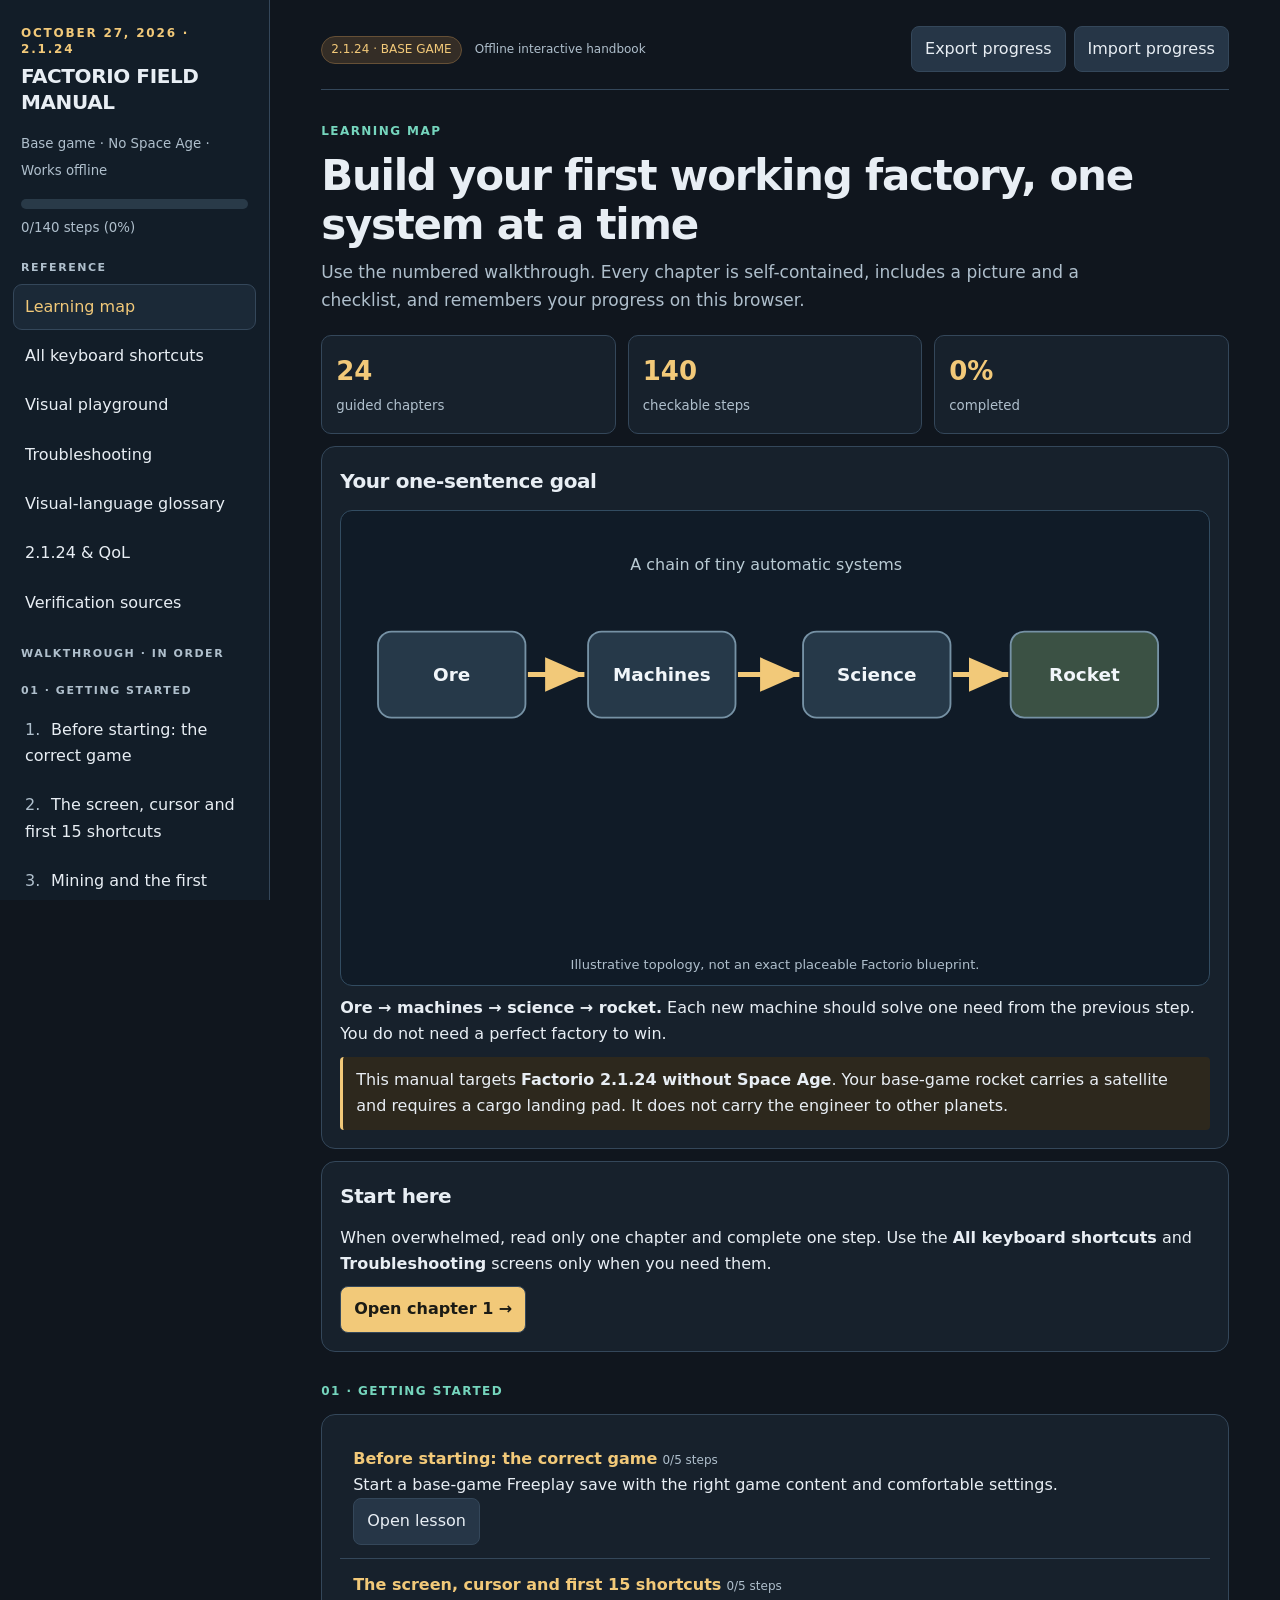
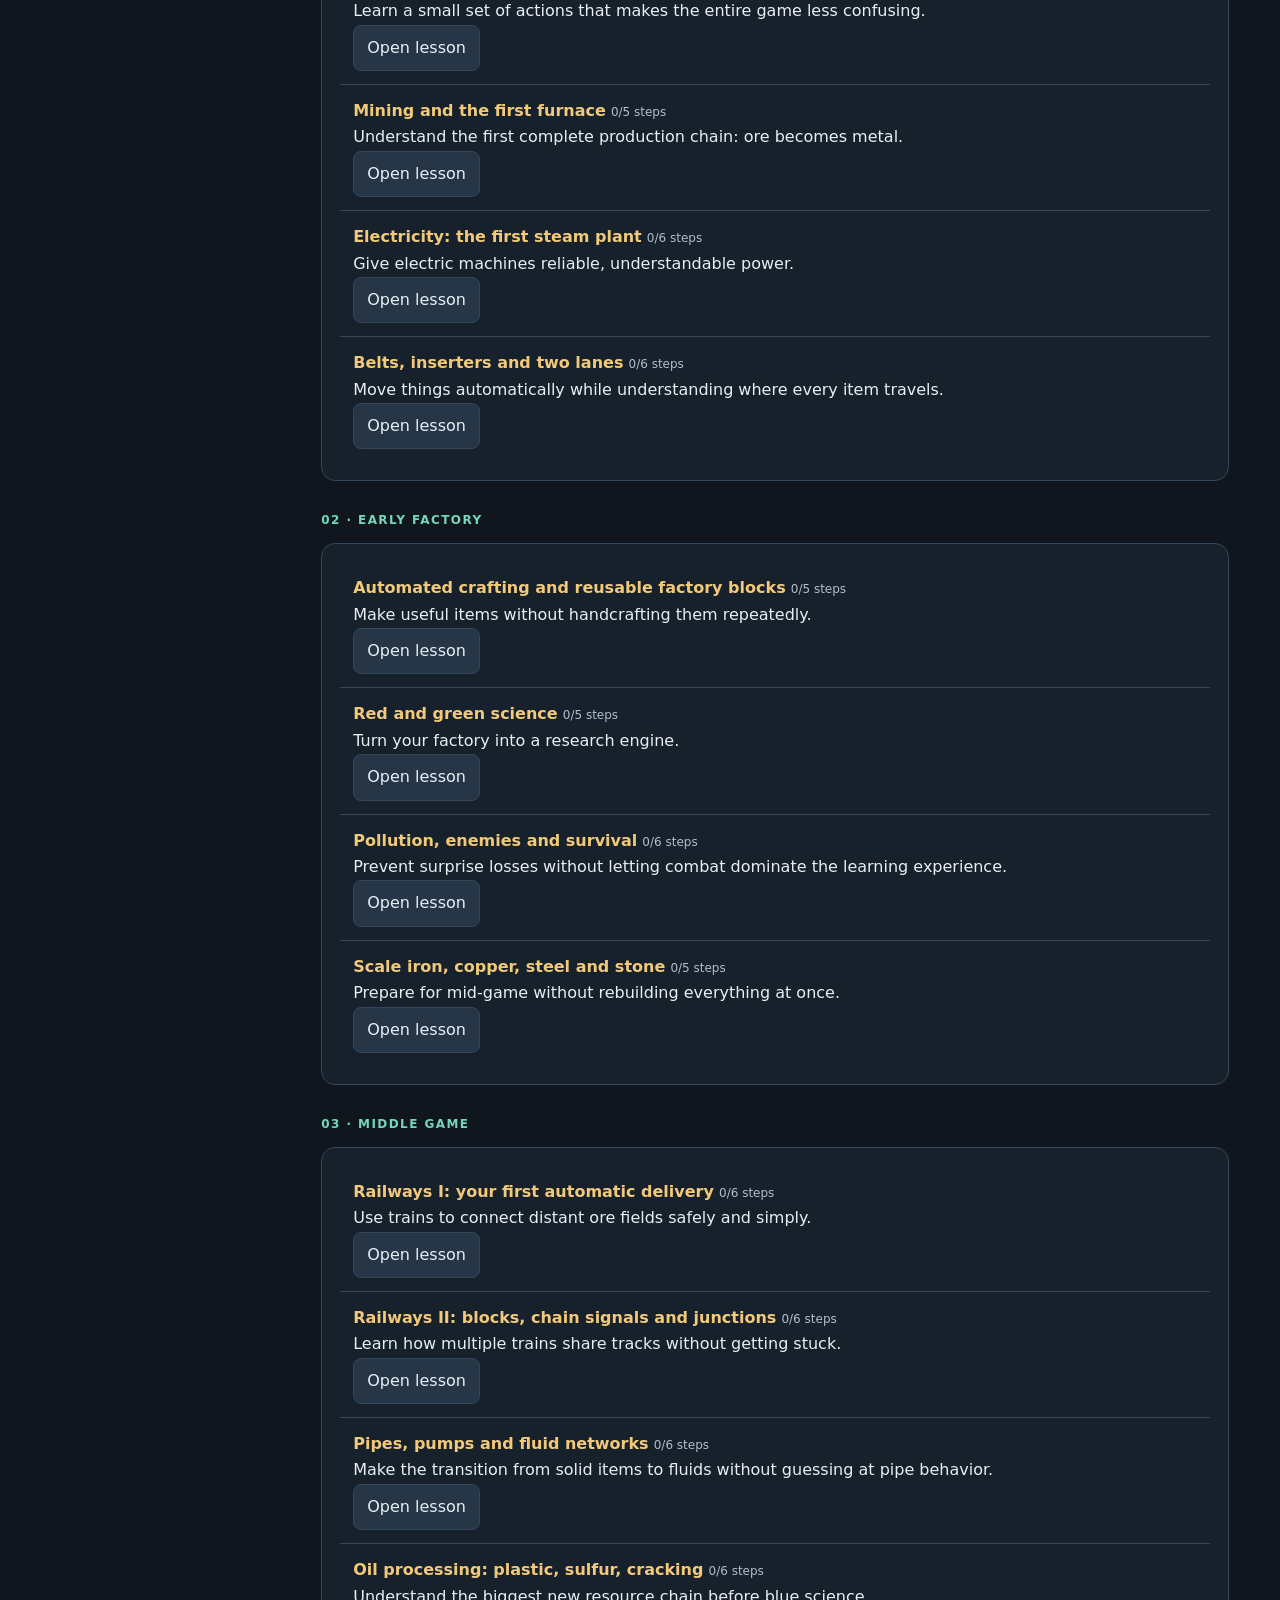
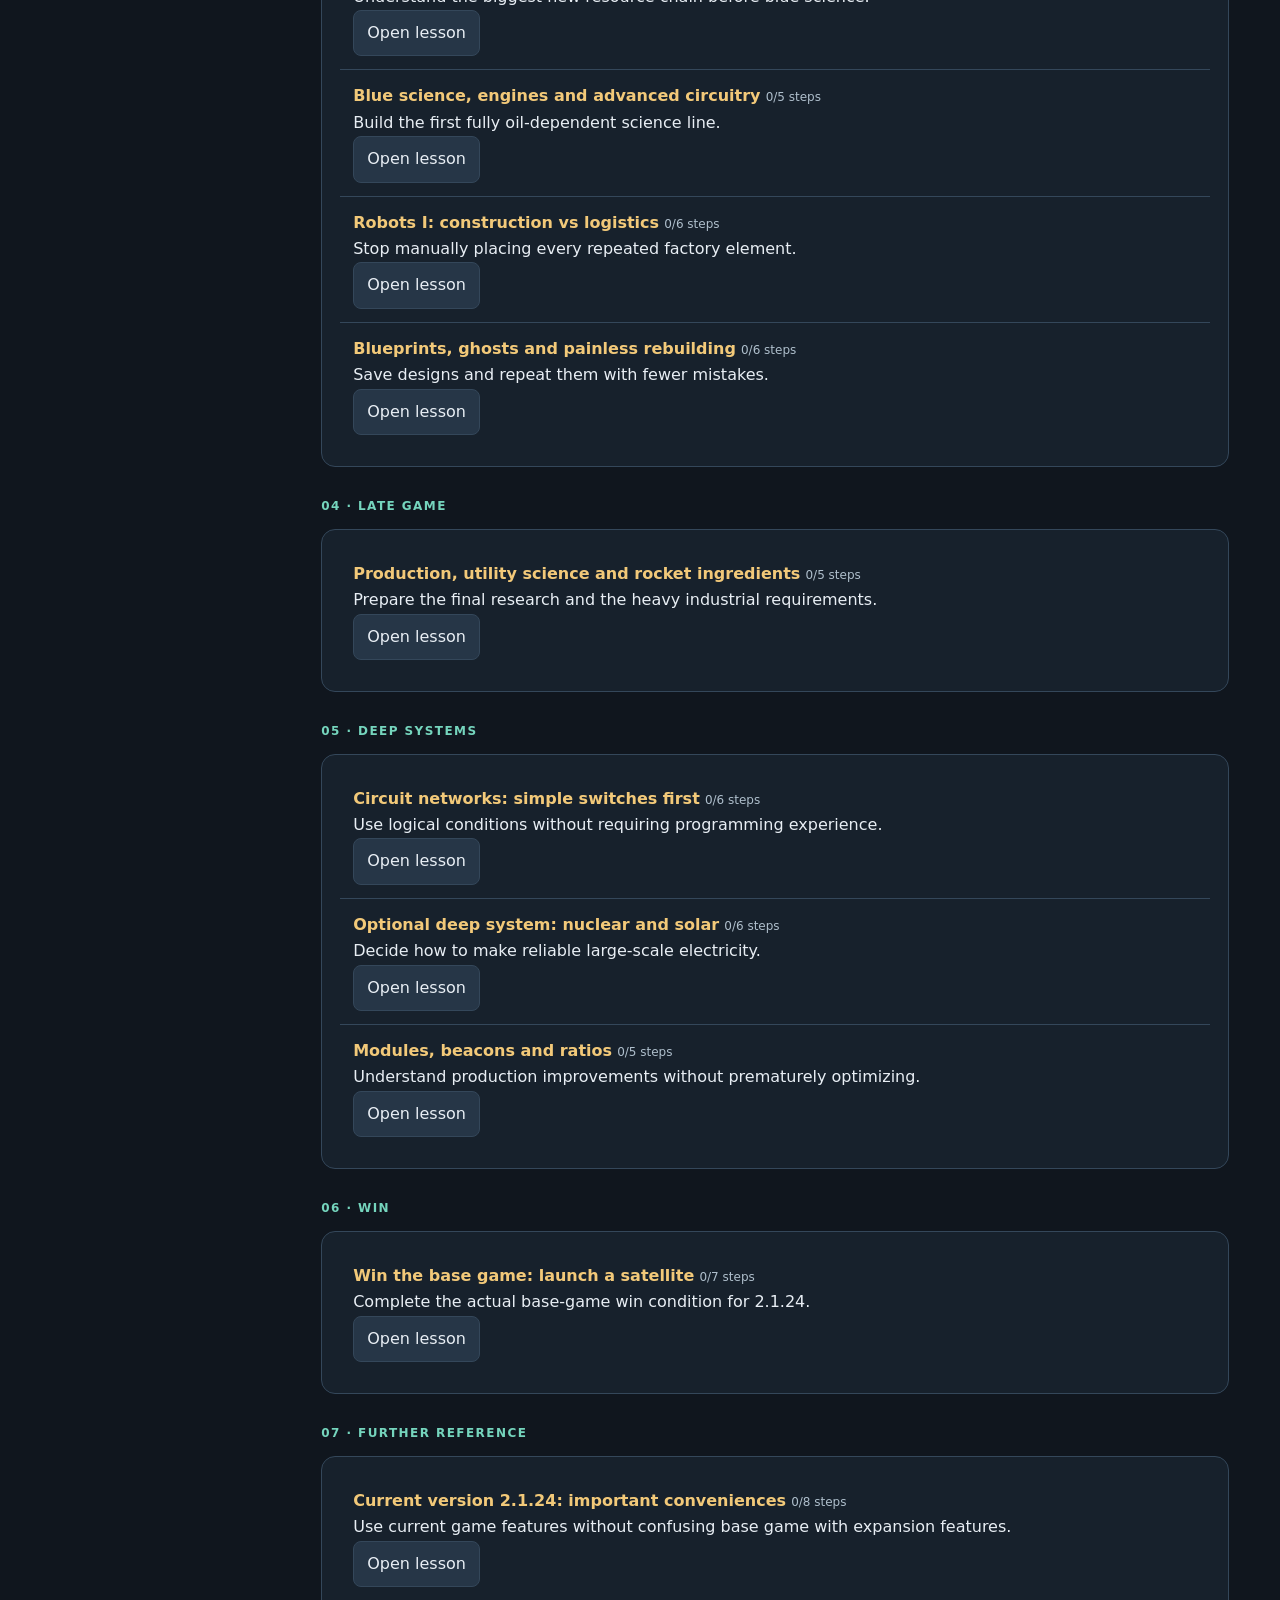
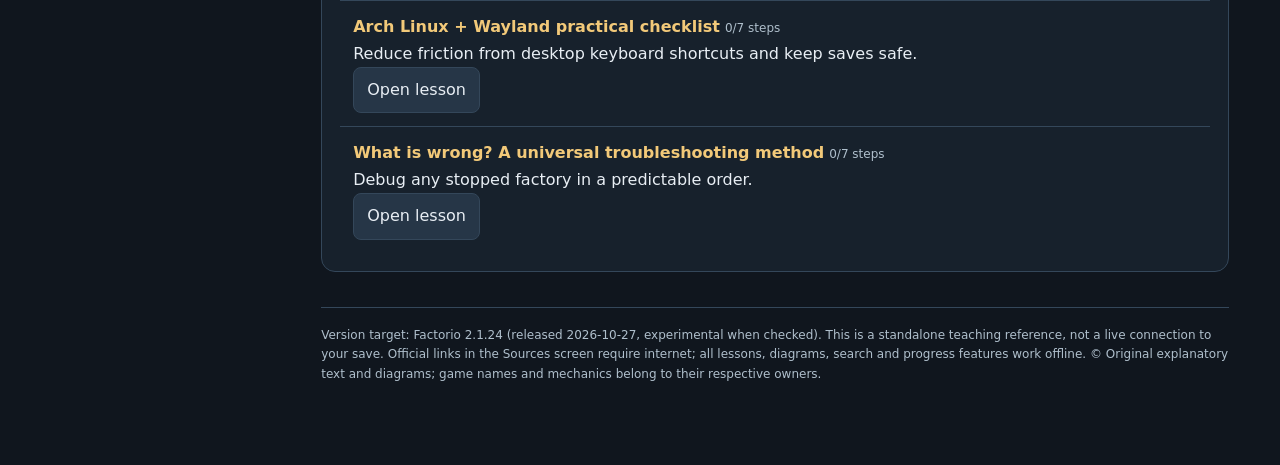
==== index.html @ 94737570 "Add offline Factorio guide with validated progress and browser tests" ====
<!doctype html>
<html lang="en"><head><meta charset="utf-8"><meta name="viewport" content="width=device-width,initial-scale=1"><meta name="color-scheme" content="dark light"><title>Factorio 2.1.24 | Base Game Field Manual</title>
<style>
:root{--bg:#10161e;--pane:#17212c;--pane2:#1b2937;--line:#34475a;--txt:#e8eef4;--muted:#afbfcc;--gold:#f2c979;--mint:#75d5bd;--blue:#83bce9;--danger:#ff9b96;--chip:#263647;--radius:14px}*{box-sizing:border-box}body{margin:0;font-family:system-ui,-apple-system,"Segoe UI",Arial,sans-serif;background:var(--bg);color:var(--txt);line-height:1.65}button,input,select{font:inherit}button{cursor:pointer}button:focus-visible,input:focus-visible,select:focus-visible{outline:3px solid var(--gold);outline-offset:2px}a{color:var(--blue)}.layout{display:grid;grid-template-columns:270px minmax(0,1fr);min-height:100vh}.side{background:#121d28;border-right:1px solid var(--line);padding:20px 13px;height:100vh;overflow:auto;position:sticky;top:0}.brand{font-weight:850;font-size:20px;line-height:1.3;letter-spacing:-.4px;padding:6px 8px 15px}.brand span{display:block;color:var(--gold);font-size:12px;text-transform:uppercase;letter-spacing:.15em;font-weight:650;margin-bottom:6px}.side small{color:var(--muted)}.side-button{display:block;width:100%;text-align:left;margin:3px 0;padding:9px 11px;background:transparent;color:var(--txt);border:1px solid transparent;border-radius:9px}.side-button:hover,.side-button[aria-current=true]{background:var(--pane2);border-color:var(--line)}.side-button[aria-current=true]{color:var(--gold)}.side-button span{display:inline-block;min-width:21px;color:var(--muted)}.side-label{margin:19px 8px 6px;font-size:11px;letter-spacing:.14em;color:var(--muted);text-transform:uppercase;font-weight:700}.main{width:min(1120px,100%);padding:26px clamp(16px,4vw,54px) 80px;margin:0 auto}.top{display:flex;align-items:center;justify-content:space-between;flex-wrap:wrap;gap:10px;border-bottom:1px solid var(--line);padding-bottom:17px}.tag{color:var(--gold);background:#342d26;display:inline-block;padding:3px 9px;border-radius:99px;font-size:12px;border:1px solid #665036}.btn{background:var(--chip);color:var(--txt);border:1px solid var(--line);border-radius:8px;padding:9px 13px}.btn:hover{border-color:var(--gold)}.btn.primary{background:var(--gold);color:#1b1b15;font-weight:800}.btn:disabled{opacity:.4;cursor:not-allowed}.navflex{display:flex;align-items:center;gap:8px;flex-wrap:wrap}.pagehead{margin:32px 0 20px}.eyebrow{color:var(--mint);text-transform:uppercase;font-size:12px;letter-spacing:.12em;font-weight:800}.pagehead h1{font-size:clamp(27px,4vw,42px);line-height:1.17;margin:9px 0;letter-spacing:-.03em}.lead{font-size:17px;color:var(--muted);max-width:800px}.progress{height:10px;background:#293a48;border-radius:99px;overflow:hidden;margin:16px 0 5px}.progress>div{height:100%;background:linear-gradient(90deg,#80bdaf,#f3ca7a);transition:width .2s}.tiny{font-size:12px;color:var(--muted)}.cols{display:grid;grid-template-columns:minmax(0,1fr) minmax(270px,.72fr);gap:16px;align-items:start}.panel{border:1px solid var(--line);border-radius:var(--radius);background:var(--pane);padding:18px;margin:12px 0}.panel h2{font-size:20px;margin:0 0 12px;letter-spacing:-.02em}.panel h3{font-size:16px;margin:14px 0 8px;color:var(--gold)}.panel p{margin:9px 0}.panel ul{margin:7px 0;padding-left:22px}.panel li{margin-bottom:9px}.step{display:grid;grid-template-columns:28px minmax(0,1fr);gap:12px;align-items:start;padding:13px 4px;border-bottom:1px solid #304355}.step:last-child{border:0}.step input{width:21px;height:21px;accent-color:var(--mint);margin-top:4px}.step.done .step-text{text-decoration:line-through;color:#94adba}.step-text{font-size:15px;overflow-wrap:anywhere}.number{color:var(--gold);font-size:12px;font-weight:800;margin-right:8px}.visual{min-height:220px;display:grid;place-items:center;background:#101b27;border:1px solid #324c61;border-radius:12px;padding:10px;overflow:auto}.visual svg{max-width:100%;height:auto}.caption{font-size:13px;color:var(--muted);margin-top:9px}.pill{display:inline-block;border:1px solid var(--line);border-radius:20px;padding:2px 9px;font-size:12px;margin:4px;color:var(--muted)}.callout{border-left:3px solid var(--mint);padding:10px 13px;background:#17312f;border-radius:4px}.warn{border-left-color:var(--gold);background:#2d281d}.check{display:flex;gap:9px;align-items:center;margin:8px 0}.check input{width:18px;height:18px;accent-color:var(--mint)}.stat-row{display:flex;flex-wrap:wrap;gap:12px}.stat{background:var(--pane);padding:14px;border:1px solid var(--line);border-radius:10px;min-width:150px;flex:1}.stat b{display:block;font-size:26px;color:var(--gold)}.stat small{color:var(--muted)}.actions{margin-top:20px;display:flex;justify-content:space-between;flex-wrap:wrap;gap:10px}.search{width:100%;background:#0e1720;border:1px solid var(--line);border-radius:8px;color:var(--txt);padding:12px 14px;margin:12px 0}.result{overflow-wrap:anywhere;padding:13px;border-bottom:1px solid var(--line)}.result:last-child{border:0}.result strong{color:var(--gold)}.kbd{font:600 12px/1.3 ui-monospace,SFMono-Regular,Consolas,monospace;background:#314254;border:1px solid #66798d;border-radius:5px;padding:4px 6px;color:#fff;white-space:nowrap;display:inline-block}.rowlabel{font-size:12px;color:var(--muted);text-transform:uppercase;letter-spacing:.08em;font-weight:700}.filter{display:flex;gap:6px;flex-wrap:wrap;margin:8px 0 16px}.filter button{border:1px solid var(--line);background:var(--chip);color:var(--txt);border-radius:99px;padding:7px 12px;font-size:13px}.filter button.active{background:var(--gold);color:#242015}.tablewrap{overflow:auto}table{border-collapse:collapse;width:100%;font-size:14px}td,th{padding:12px;border-bottom:1px solid var(--line);text-align:left;vertical-align:top}th{font-size:12px;text-transform:uppercase;color:var(--muted);letter-spacing:.08em}tr:hover td{background:#1c2b39}.expand{border-bottom:1px solid var(--line);padding:10px 2px}summary{cursor:pointer;font-weight:700;color:var(--gold)}.refs{font-size:13px}.refs a{display:block;padding:6px 0;overflow-wrap:anywhere}.railbuttons{display:flex;gap:8px;flex-wrap:wrap;margin:12px 0}.diagram-tabs{display:flex;gap:7px;flex-wrap:wrap;margin-top:10px}.diagram-tabs button{background:#263949;border:1px solid #476175;border-radius:6px;color:var(--txt);padding:6px 10px}.diagram-tabs button.active{background:#365949}.subtle{color:var(--muted)}.mobile-nav{display:none}.topinfo{display:none}footer{color:var(--muted);font-size:12px;margin-top:35px;border-top:1px solid var(--line);padding-top:18px}@media(max-width:820px){.layout{display:block}.side{height:auto;max-height:40vh;overflow:auto;position:static;border-right:0;border-bottom:1px solid var(--line)}.main{padding:18px 15px 60px}.cols{grid-template-columns:minmax(0,1fr)}.mobile-nav{display:block}.topinfo{display:block}}@media print{body{background:#fff;color:#000}.side,.top button,.actions,.filter,.search,.diagram-tabs{display:none!important}.layout{display:block}.main{width:100%;padding:8px}.panel{background:#fff;color:#000;border:1px solid #777;break-inside:avoid}.step-text{color:#000}.lead,.tiny,.caption{color:#444}.visual{background:#fafafa}.pagehead h1{font-size:28px}}
</style></head><body><div class="layout"><aside class="side"><div class="brand"><span>October 27, 2026 · 2.1.24</span>FACTORIO FIELD MANUAL</div><div style="padding:0 8px"><small>Base game · No Space Age · Works offline</small><div class="progress"><div id="sidebarprogress" style="width:0"></div></div><small id="sidebarpct">0% of lesson steps checked</small></div><div class="side-label">Reference</div><div id="coreNav"></div><div class="side-label">Walkthrough · in order</div><div id="lessonNav"></div></aside>
<main class="main"><div class="top"><div><span class="tag">2.1.24 · BASE GAME</span> <span class="tiny" style="margin-left:8px">Offline interactive handbook</span></div><div class="navflex"><button class="btn mobile-nav" id="lessonsBtn">Lessons</button><button class="btn" id="exportBtn">Export progress</button><button class="btn" id="importBtn">Import progress</button><input id="importFile" type="file" accept="application/json" hidden></div></div><p id="storageNotice" class="callout warn" role="status" hidden></p><div id="content"></div><footer>Version target: Factorio 2.1.24 (released 2026-10-27, experimental when checked). This is a standalone teaching reference, not a live connection to your save. Official links in the Sources screen require internet; all lessons, diagrams, search and progress features work offline. © Original explanatory text and diagrams; game names and mechanics belong to their respective owners.</footer></main></div>
<script id="manualdata" type="application/json">{"meta":{"title":"Factorio 2.1.24 — Base-game field manual","version":"2.1.24","date":"2026-10-27","content":"Base game, no Space Age / Quality / Elevated Rails","notes":"Verified against official wiki 2026-10-27; learn in-game by doing; no automatic integration with game save."},"chapters":[{"id":"setup","title":"Before starting: the correct game","phase":"BEGIN","why":"Start a base-game Freeplay save with the right game content and comfortable settings.","steps":["At the main menu, open Mods. Keep the base game enabled. Disable Space Age, Quality, Elevated Rails, and any other overhaul/gameplay mods for this manual. The Space Age expansion is NOT required.","Start with the built-in Tutorial scenarios if you have never placed a drill or inserter. Then create a New Game → Freeplay world. Choose default settings or increase starting area if attacks are stressful.","For a gentler learning save, consider Peaceful mode, or lower enemy frequency. These settings change the challenge; some achievements have restrictions. Save under a clear name and make backups.","Open Settings → Controls to confirm keyboard bindings. Turn on Alt-mode (Alt) after you begin; it exposes recipes, filter icons, and directions.","Your base-game win condition is to build a rocket silo, make a rocket and satellite, place a cargo landing pad, and launch the rocket. The satellite yields space science."],"diagram":"goal","tips":["Use one small goal at a time; leave space for future machines.","Do not try to make a perfect megabase or memorize every recipe."],"checks":["I know whether Space Age is disabled.","I can find Controls, Freeplay and Save."],"misconceptions":["“Version 2.1” does not mean Space Age is active."],"sources":["version","rocket","science"]},{"id":"movement","title":"The screen, cursor and first 15 shortcuts","phase":"BEGIN","why":"Learn a small set of actions that makes the entire game less confusing.","steps":["W/A/S/D move the engineer. Mouse wheel zooms. E opens the character/inventory. Left-click opens machine windows or places held buildings; hold right-click to mine/remove a structure.","Q clears the held item; when hovering an object, Q pipettes that object to your cursor if available. R rotates; Shift+R reverses rotation; H and V flip compatible layouts.","Alt toggles informative overlays. F collects items from the ground or nearby belt. Z drops one held item. Ctrl+left-click transfers item stacks quickly in contextual situations.","Use Shift+right-click on a configured machine to copy its settings and Shift+left-click on another compatible machine to paste. Press T for research, P for production statistics, Tab/M for map, and B for blueprint library.","Hold a belt, pole, or underground belt and drag to place a repeated run. E closes many opened windows; Esc opens menu or backs out. Learn the controls panel if your Wayland compositor consumes shortcuts."],"diagram":"input","tips":["Default controls are context-dependent; the same key can do different things in an inventory versus in the world.","The quickbar is a shortcut bar, not extra item storage."],"checks":["I can rotate, pipette and clear my cursor.","I can move items into/out of a machine without manually dragging each stack."],"misconceptions":[],"sources":["controls","hotkeys"]},{"id":"mining","title":"Mining and the first furnace","phase":"BEGIN","why":"Understand the first complete production chain: ore becomes metal.","steps":["Locate iron ore, copper ore, stone and coal using the map. Mine a little iron, stone and coal by right-clicking on resources.","Craft or use a burner mining drill and stone furnace. Place the drill over iron ore and point its output arrow toward the furnace or a chest. Open the drill and add coal.","Fuel the furnace with coal as well. The drill places ore into the furnace; the furnace turns ore into iron plates without player intervention.","Repeat for copper. Mine stone for extra furnaces; smelt some stone into stone bricks for later buildings.","If nothing runs, check: resource under drill, fuel in drill, fuel in furnace, drill arrow, blocked output and furnace contents."],"diagram":"ore","tips":["Burner drills burn fuel; electric drills need electric power.","A building can be functional even if you have no inserters yet."],"checks":["My miner places ore into a furnace.","I can explain why fuel and output are separate needs."],"misconceptions":[],"sources":["quick","machines"]},{"id":"power","title":"Electricity: the first steam plant","phase":"BEGIN","why":"Give electric machines reliable, understandable power.","steps":["Place one offshore pump on water. Its water outlet must connect by pipe directly or indirectly to a boiler water input.","Put coal into the boiler or feed coal with an inserter. Connect the boiler steam outlet to two steam engines using pipes or direct adjacency.","Place electric poles so their wire network connects the engines and their blue power supply areas overlap the machines you want powered.","Open any connected electric pole to inspect production, consumption and satisfaction. A working plant with no demand may idle; that is normal.","Expand gradually. The core energy ratio is 1 boiler per 2 steam engines. For version 2.1, the official water-flow calculation says an offshore pump can theoretically feed 200 boilers, but long pipelines may need pumps and practical layouts should be modular.","If a steam setup fails: trace water → boiler fuel → steam outlet → engine → electric wire → pole coverage → consuming building."],"diagram":"power","tips":["A boiler uses 1.8 MW of fuel at full output; two steam engines can generate 0.9 MW each.","Power wires connecting poles are not the same thing as the blue coverage area for machines."],"checks":["I can open the electricity graph.","I can tell “no electricity”, “insufficient electricity” and “no fuel” apart."],"misconceptions":["Do not use pre-2.0 “1 offshore pump for 20 boilers” as the current water limit."],"sources":["power","fluid"]},{"id":"belts","title":"Belts, inserters and two lanes","phase":"BEGIN","why":"Move things automatically while understanding where every item travels.","steps":["Build an electric mining drill, an inserter, belt, furnace and another inserter. The drill outputs ore directly onto a belt.","Build the first inserter to pick ore from the belt and put it into a furnace; use a second inserter to move plates out to another belt or chest.","Each belt has TWO lanes. Observe which lane receives items and how the inserter drops items. Rotation R changes direction; Alt-mode makes arrows readable.","Learn underground belts to cross another line, and splitters to divide/merge material streams. A splitter does not magically increase throughput.","With a splitter GUI, set input/output priority and filters when needed. A common future use is giving an important machine priority for scarce resources.","Reference rates for unstacked items on both lanes: yellow belt 15/s, red 30/s, blue 45/s. Upgrades need supporting production; a faster belt does not create more ore."],"diagram":"belt","tips":["Limit an output chest to a few slots so you do not unintentionally use every available resource on low-priority products.","Drag poles, belts, underground pieces and similar buildings for much faster placement."],"checks":["I can explain both belt lanes.","I can fix a furnace that is missing ore or unable to unload."],"misconceptions":[],"sources":["belts","hotkeys"]},{"id":"automation","title":"Automated crafting and reusable factory blocks","phase":"EARLY","why":"Make useful items without handcrafting them repeatedly.","steps":["Research Automation, craft an assembling machine, place it inside powered pole coverage and left-click to choose a recipe.","A recipe needs input ingredients, enough power, a valid assembler tier, and somewhere for the output to go. Feed ingredients from belts/chests with inserters; remove results with another inserter.","Build dedicated mini-lines for gears, copper cable, electronic circuits, belts, inserters, ammunition and machines. They need not be fully optimized.","Use Shift+right-click / Shift+left-click to copy recipe/settings among similar assemblers. Use Ctrl+C and Ctrl+V to duplicate a useful layout as ghosts, then build its pieces by hand or by robots later.","Learn the bottleneck rule: the slowest upstream ingredient determines downstream production. If something stops, follow its inputs backward."],"diagram":"assemble","tips":["Electronic circuits use iron plates and copper cable; cable is bulky, so make it beside circuit assemblers rather than carrying massive cable belts across the factory.","Machine craft speed, recipe time, module bonuses and inserter speed affect ratios."],"checks":["I have an assembler that runs without my inventory open.","I can identify which ingredient is missing."],"misconceptions":[],"sources":["machines","research"]},{"id":"redgreen","title":"Red and green science","phase":"EARLY","why":"Turn your factory into a research engine.","steps":["Open T. Choose a technology that needs automation (red) science packs. Feed those packs to a powered lab with an inserter or by hand.","Automate red science from copper plates and iron gears; automate gears in an assembler rather than continuously handcrafting them.","Make transport belts and inserters and automate logistic (green) science: it requires one belt and one inserter per pack.","Feed both science types to labs on belts, by inserters from chests, or by inserter-to-inserter transfer between labs.","Prioritize logistics, steel processing, electronics, automation tiers and anything that solves an immediate limitation. A research queue can handle planned follow-ups."],"diagram":"science","tips":["Science packs are not points you manually spend: powered labs consume them over time for the selected technology.","Military (black) science can be optional for launching the base-game rocket, though very useful for defense."],"checks":["My labs research automatically.","I know what a lab is waiting for if its progress stalls."],"misconceptions":[],"sources":["science","research"]},{"id":"defense","title":"Pollution, enemies and survival","phase":"EARLY","why":"Prevent surprise losses without letting combat dominate the learning experience.","steps":["Open the map and enable pollution display to see the cloud. Pollution spreads and can provoke attacks when it reaches enemy nests; expansion and enemy evolution add future pressure.","Automate basic ammunition, build gun turrets around likely approaches and keep them supplied. Walls can buy time; radars reveal distant threats.","Fight with Space (nearest enemy near the cursor), Shift+Space (selected target) and switch weapons with C. Keep ammo in both turrets and your character.","Before expanding toward enemy bases, prepare spare turrets, ammo, repair packs and a retreat route. Later use laser or flamethrower turrets if appropriate.","Version 2.1 adjusted enemy expansion patterns; do not rely on leaving a map unexplored as a way to make nearby expansion easier.","When you feel overwhelmed, inspect the world settings on a new practice save rather than increasing your factory production blindly."],"diagram":"defense","tips":["Build a small perimeter early when attacks are enabled.","Avoid running directly across active train tracks: trains are dangerous."],"checks":["I can read the pollution overlay.","I have automatic ammo production and at least one protected approach."],"misconceptions":[],"sources":["combat","version"]},{"id":"steel","title":"Scale iron, copper, steel and stone","phase":"EARLY","why":"Prepare for mid-game without rebuilding everything at once.","steps":["Make repeatable rows of electric drills feeding belts. Spread drills across ore patches, taking account of their mining areas.","Separate iron and copper smelting lines. Steel is made by smelting iron plates again; it needs a meaningful share of your iron production.","Leave build space beside every line. When it is slow, first increase miners, then furnace capacity, then belt throughput, then consumers.","Reserve simple lanes or a mall (a collection of assemblers that makes belts, inserters, poles, furnaces, rails and other buildings for your personal use).","Learn why a buffer chest hides brief shortages but does not fix a permanently under-supplied production line."],"diagram":"steel","tips":["Do not put every resource through one narrow bottleneck.","Use production statistics P to see whether a needed item is being produced and consumed."],"checks":["I know why steel demand can suddenly drain iron."],"misconceptions":[],"sources":["machines","statistics"]},{"id":"trains1","title":"Railways I: your first automatic delivery","phase":"MID","why":"Use trains to connect distant ore fields safely and simply.","steps":["Make a small one-way loop with a locomotive and cargo wagon; one-directional tracks are easier to learn than bidirectional shared track.","Put a train stop beside each station track with the correct orientation (its arrow indicates arriving trains). Give stops clear distinct names.","Load the cargo wagon at the mine using inserters from belts or chests. Unload at the main base using inserters into chests or belts; power the station equipment.","Fuel the locomotive. Open the train GUI and create a schedule: Mine → Full cargo; Base → Empty cargo. Switch to Automatic.","For longer railways, add regular rail signals to divide the line into blocks long enough to contain a complete train, including distance before merges.","When No path appears, check the railway is continuous, locomotive faces a viable route, stop alignment, rail signals on the right-hand travel side, and whether the destination is reachable."],"diagram":"train","tips":["A train stop is a destination, not a rail signal.","Train limits cap how many trains are permitted to reserve a station; they do not cap cargo."],"checks":["One train travels automatically and returns.","I can identify a valid one-way rail signal position."],"misconceptions":[],"sources":["rail","trains"]},{"id":"trains2","title":"Railways II: blocks, chain signals and junctions","phase":"MID","why":"Learn how multiple trains share tracks without getting stuck.","steps":["Think of rail signals as doors dividing continuous rail into colored BLOCKS. Only one train can own a block at once (a long train can span several blocks).","Normal rail signal: “enter if the following block is free.” Chain signal: “enter only if the following path is clear far enough to exit.”","For a junction shared by crossing routes, place chain signals before and inside the conflict region where necessary; regular rail signals after the junction only when a full train can fit behind them.","Always signal from the viewpoint of the travel direction: place signals on the RIGHT side. For two-way track segments pair opposite-facing signals, but two independent one-way tracks are much simpler.","A chain signal can display BLUE when some exits are free and some blocked; it is not simply a green/red version of an ordinary signal.","Introduce a second train after verifying each loop and each block. Name same-purpose stations consistently and consider station train limits, stacking areas and future train interrupts."],"diagram":"signals","tips":["Mnemonic: chain in, rail out — a starting rule, not a substitute for separating every actual crossing/conflict.","Do not place a normal signal directly before a crossing if the train could stop inside the crossing."],"checks":["I can explain a block in one sentence.","I can explain why a chain signal belongs before an intersection."],"misconceptions":[],"sources":["rail","trains"]},{"id":"fluids","title":"Pipes, pumps and fluid networks","phase":"MID","why":"Make the transition from solid items to fluids without guessing at pipe behavior.","steps":["Unlike ore and plates, fluids live in pipe connections, tanks, machines and fluid wagons. Inserters cannot grab loose fluid. Barrels are an optional method for transporting fluid as items.","In modern Factorio, all connected pipes/tanks form one fluid segment. Fluid transport within a valid segment is effectively instant, with per-port transfer limits; it is not old-style pipe-by-pipe pressure simulation.","A segment extending beyond a 320×320-tile bounding area becomes overextended. Split long pipelines into new segments with powered pumps; confirm pump direction.","Different-fluid pipelines cannot simply merge. Version 2.1 warns about incompatible fluids and 2.1.24 shows the pipeline overlay when selecting a fluid entity by default.","Use Alt-mode to reveal fluid input/output sockets. Open pipes and tanks to inspect pipeline contents and flow; for complex builds, connect them to red/green circuit wires if you want readouts.","For train fluids: put pumps beside fluid wagons and power them. The 2.1 pump connector supports improved wagon alignment, including ends and curves."],"diagram":"fluid","tips":["A machine can stall because its output fluid is full, not because it is short of input.","Pumps require electricity; offshore pumps do not require electricity."],"checks":["I can tell a fluid flow problem from a fuel/recipe problem."],"misconceptions":[],"sources":["fluid","version"]},{"id":"oil","title":"Oil processing: plastic, sulfur, cracking","phase":"MID","why":"Understand the biggest new resource chain before blue science.","steps":["Place pumpjacks on crude oil wells, supply electric power, and pipe crude oil into a refinery. Use the basic oil processing recipe first: crude oil becomes petroleum gas.","Route petroleum gas to chemical plants. Plastic requires petroleum gas and coal; sulfur requires petroleum gas and water. Both become essential intermediates.","With Advanced oil processing, also supply water to the refinery. It produces heavy oil, light oil and petroleum gas from separate output ports.","Use heavy oil for lubricant; use light oil for solid fuel/rocket fuel. Crack excess heavy oil into light oil, and excess light oil into petroleum gas when petroleum runs short.","A refinery producing several fluids stops if even one output backs up. Store fluids in tanks and use pump conditions to crack only surplus oil.","Use the status icon and fluid GUI, not guesswork: check every pipe, every recipe input, and whether any refinery output is full."],"diagram":"oil","tips":["Simple control example: activate heavy-oil cracking pump when heavy oil in tank exceeds a chosen reserve threshold.","Light oil is often a better solid-fuel feedstock than petroleum gas."],"checks":["My plastic plant runs automatically.","I can explain what to do when heavy oil backs up."],"misconceptions":[],"sources":["oil","fluid"]},{"id":"blue","title":"Blue science, engines and advanced circuitry","phase":"MID","why":"Build the first fully oil-dependent science line.","steps":["Automate sulfur and plastic. Automate advanced circuits from electronic circuits, plastic and copper cable.","Build engine units from steel, iron gears and pipes. Engines must be crafted in an assembler; they cannot be handcrafting shortcuts for everything.","Make chemical (blue) science from advanced circuits, engine units and sulfur in the required recipe counts.","Add blue science to labs; research advanced oil processing and other technologies that unlock logistic robots, modules, better machines and later science.","If blue science is stalled, follow the dependency chain in order: crude → petroleum → plastic/sulfur, plus iron/steel → engines and green circuits → advanced circuits."],"diagram":"science","tips":["Place assemblers for low-throughput expensive parts near their supply of circuits and plastic.","Keep a supply of lubricant for electric engines and higher-tier belts."],"checks":["I have automated all ingredients for blue science."],"misconceptions":[],"sources":["science","oil"]},{"id":"robots","title":"Robots I: construction vs logistics","phase":"MID","why":"Stop manually placing every repeated factory element.","steps":["Research robotics and construct roboports, construction robots and logistics robots. A robot needs a network/home, charge and a compatible task.","Hover a roboport: orange 50×50 is logistics service area, green 110×110 is construction coverage. Two roboports share a logistics network when their orange areas touch.","Place construction robots into a roboport, put needed buildings in available provider/storage chests, and place a blueprint or ghost inside green construction coverage.","A passive provider chest offers items to a network. A storage chest accepts unsorted items. A requester chest requests a specified minimum stock from providers. Active provider and buffer chests have specialized roles.","Logistics robots move items in the orange-connected logistics network; construction robots handle building, deconstruction and repairs within green coverage. Personal roboport equipment is a separate local build network.","If bots idle, verify task coverage, item availability, chest type, power, roboport connection, number of bots and charging congestion."],"diagram":"bots","tips":["Do not expect logistic bots to fill a chest outside orange coverage even though construction robots can build there.","Requester chests depend on later research; begin with construction robots and passive/storage chests if requesters are not unlocked yet."],"checks":["I can distinguish construction and logistics bots.","I can explain orange versus green coverage."],"misconceptions":[],"sources":["bots","logistics"]},{"id":"blueprints","title":"Blueprints, ghosts and painless rebuilding","phase":"MID","why":"Save designs and repeat them with fewer mistakes.","steps":["Ctrl+C drag-selects entities to copy as a temporary blueprint. Ctrl+V pastes it. Ctrl+X cuts/marks for removal. Ctrl+Z undoes certain build/deconstruct actions; Ctrl+Y or Ctrl+Shift+Z redoes.","Create a permanent blueprint with Alt+B. Store it in the blueprint library B or organize several in a blueprint book.","A translucent ghost is a plan, not an automatically built object. Construction robots need the item, construction coverage and power to build it.","Shift+left-click when holding a building makes a ghost even if you do not have the item. Use the upgrade planner Alt+U and deconstruction planner Alt+D for large changes.","Press H/V to flip compatible blueprints. Some buildings and complex recipes cannot be flipped in every orientation; inspect pipe ports and outputs.","Try copy-pasting four working smelters or a small assembler line. Resist the urge to import a giant external blueprint before you understand its flows."],"diagram":"blueprint","tips":["Shift+mouse wheel cycles clipboard history while holding paste.","Quickbar slots can store references to blueprints and frequently built items."],"checks":["I know why a ghost is not immediately built.","I can undo a misplaced blueprint and preserve an important layout."],"misconceptions":[],"sources":["blueprints","hotkeys"]},{"id":"circuits","title":"Circuit networks: simple switches first","phase":"ADVANCED","why":"Use logical conditions without requiring programming experience.","steps":["A circuit network carries named signals (for example “iron plate = 200”) along red/green wires. It is not an electricity cable and it cannot power machines.","Connect a storage tank to a pump with a red or green circuit wire. Set the pump enabled condition to “heavy oil > 10,000” to crack surplus oil.","A constant combinator outputs chosen signals. An arithmetic combinator calculates quantities. A decider combinator compares quantities and outputs a result. A selector combinator chooses among signals.","In version 2.1, circuit-connected machines can choose which wire colors are INPUT and which are OUTPUT. This prevents certain unwanted feedback loops and is especially useful on combinators and request-controlled machines.","Practical first projects: limit inserters based on chest count; turn an alarm light on when ammo is low; set dynamic station train limits from cargo or free capacity.","Debug by hovering a wire connection to read signal values. Trace where the value comes from, which wires are selected, the condition, and what receives the result."],"diagram":"circuit","tips":["Keep your first circuits simple: one reader, one condition, one actor.","Decider combinators in 2.1 support else outputs; circuit signals can also control labs, heat devices, mines and pipes."],"checks":["I can wire a pump to a tank.","I can distinguish a red/green signal wire from an electric pole connection."],"misconceptions":[],"sources":["circuit","version"]},{"id":"late","title":"Production, utility science and rocket ingredients","phase":"LATE","why":"Prepare the final research and the heavy industrial requirements.","steps":["Production (purple) science uses advanced manufacturing, including electric furnaces, rails and productivity modules. Automate these instead of handcrafting stacks.","Utility (yellow) science uses advanced resources such as processing units, low-density structures and flying robot frames. Make them permanent production lines.","Processing units demand advanced circuits, electronic circuits and sulfuric acid. Low-density structures require copper, steel and plastic. Flying robot frames require electric engines, batteries, steel and circuits.","Research the rocket silo technology after you have automated the required red, green, blue, purple and yellow science. Military science is optional for the launch goal.","Scale only the lines that genuinely bottleneck. Check P for long-term consumption, use reserve chests where useful, and upgrade to steel/electric furnaces or faster belts where needed."],"diagram":"rocket","tips":["Start small: a steady trickle of purple and yellow science is enough to make progress.","Avoid starving all other factories by letting rocket-component assemblers consume unlimited materials."],"checks":["My late-game science packs are made without handcrafting."],"misconceptions":[],"sources":["science","rocket"]},{"id":"nuclear","title":"Optional deep system: nuclear and solar","phase":"ADVANCED","why":"Decide how to make reliable large-scale electricity.","steps":["Solar panels produce daytime power; accumulators store excess electricity for night. The standard Nauvis planning rule is about 21 accumulators per 25 solar panels.","For nuclear, mine uranium ore (requires sulfuric acid), centrifuge uranium, create uranium fuel cells and feed a reactor. Pipe reactor heat through heat pipes to heat exchangers.","Supply exchangers with water and transport their high-temperature steam to steam turbines; cool/use spent fuel cell handling if desired.","A lone reactor produces 40 MW of heat; adjacent reactors share a neighbor bonus, making layouts more efficient but harder to design.","Nuclear fuel cells burn for a fixed cycle; a simple insertion-control circuit can reduce waste. Kovarex enrichment helps later fuel supply but is not needed for the first reactor.","Neither nuclear nor solar is required to launch the base-game rocket. Reliable coal steam power is enough if scaled appropriately."],"diagram":"power","tips":["Build nuclear for learning and compact steady power, not because rocket victory strictly requires it.","A heat exchanger and steam turbine are not interchangeable with the normal coal boiler/steam-engine pair."],"checks":["I know the direction of heat and water through nuclear power."],"misconceptions":[],"sources":["power","nuclear"]},{"id":"modules","title":"Modules, beacons and ratios","phase":"ADVANCED","why":"Understand production improvements without prematurely optimizing.","steps":["Speed modules increase machine speed but typically raise electricity use. Efficiency modules lower electricity demand and may reduce pollution indirectly.","Productivity modules create extra products per set amount of input but slow the machine and raise consumption; only allowed in compatible recipes/machines.","Beacons transmit module effects to nearby machines. Machine UI shows crafting speed and productivity effects; do not use pre-2.0 or Space Age-specific beacon ratios blindly.","For throughput, measure products per second = recipe output quantity × crafting speed × (1 + productivity bonus) / recipe time. Check the in-game numbers for your specific setup.","Prioritize productivity on expensive intermediates and science once you understand supply chains. Use speed elsewhere to counter bottlenecks. No modules are necessary for learning the first rocket."],"diagram":"assemble","tips":["A ratio is a prediction, not a law: changing modules, machine tiers or technologies changes it."],"checks":["I can explain the trade-off among speed, efficiency and productivity."],"misconceptions":[],"sources":["machines","modules"]},{"id":"rocket","title":"Win the base game: launch a satellite","phase":"FINISH","why":"Complete the actual base-game win condition for 2.1.24.","steps":["Research Rocket silo. Produce substantial concrete, electric engine units, processing units and the other silo ingredients in automated production lines.","Build the rocket silo inside your electric network and feed it the ingredients shown in its recipe interface. It builds the required rocket parts over time.","Construct a satellite (requires advanced components including solar panels, accumulators, radars, rocket fuel and advanced circuits).","Place a cargo landing pad somewhere on the planet. Insert the satellite into the rocket silo payload. In the 2.1 base game, the rocket requires a satellite to launch.","Launch the rocket and watch the victory event. The launch returns 1,000 space science packs to the cargo landing pad for infinite research.","If the rocket will not launch, confirm that the silo is powered, rocket assembly is complete, the satellite is loaded and a cargo landing pad exists.","You can continue playing after winning: improve production, add more trains, try construction robots or build an exceptionally reliable factory."],"diagram":"rocket","tips":["Do not follow a Space Age guide that says your first base-game rocket leaves Nauvis with your character.","Satellite plus cargo landing pad are essential to the 2.1 base-game launch path."],"checks":["I launched a satellite in a rocket.","I understand where base-game space science comes from."],"misconceptions":[],"sources":["rocket","science"]},{"id":"qol","title":"Current version 2.1.24: important conveniences","phase":"REFERENCE","why":"Use current game features without confusing base game with expansion features.","steps":["2.1.24: selecting a fluid entity again visualizes its pipeline; the relevant interface option is enabled by default. The pipe GUI also explains pipeline content and flow.","2.1.24: holding a wire limits selection to entities that accept that wire. Interface settings now include a separate Quickbar section.","2.1.21: pressing a hotkey for an empty quickbar slot can pipette the object under your cursor into that slot. Some combinators gained more comparison options.","2.1 broadly: flippable burner miners, pumpjacks and supported inserters; better drops onto splitters; fluid mixing warnings; better fluid-wagon pump connections.","2.1 broadly: pin Factoriopedia while working, hide unresearchable/unresearched entries, show interface tooltips, show pipe/tank flow information, and configure circuit input/output separately.","2.1 broadly: revised biter expansion, improved shotgun balance, Spidertron patrol support and easier rolling-stock upgrades.","2.1 Linux: SDL3, automatic video driver choice (prefers Wayland if fifo-v1 is available, otherwise X11), IME and on-screen keyboard support, and Wayland blueprint drag-and-drop.","Not in your base-only game: Space Age planets and space platforms, Quality module progression, elevated rail buildings, foundries, recyclers and interplanetary logistics."],"diagram":"goal","tips":["Some newer tools are optional or only useful late in the game. Do not learn them until you need them."],"checks":["I can find new 2.1.24 fluid visualization and Quickbar settings."],"misconceptions":[],"sources":["version","controls"]},{"id":"linux","title":"Arch Linux + Wayland practical checklist","phase":"REFERENCE","why":"Reduce friction from desktop keyboard shortcuts and keep saves safe.","steps":["Factorio 2.1 uses SDL3. On Linux the “auto” video driver prefers native Wayland when the compositor advertises fifo-v1; otherwise it prefers X11 (which may run through XWayland). Do not assume native Wayland without checking the running environment.","If Alt or Alt+mouse shortcuts are intercepted by your desktop environment, adjust the compositor window-move shortcuts or rebind Factorio controls under Settings → Controls. Do not change many hotkeys at once.","Search your user data directory, commonly ~/.factorio/ for native Linux installations. Some Steam setups store cloud-related data under ~/.steam/steam/userdata/\u003cid>/427520/remote/, and Flatpak paths differ.","Before changing mods, settings or release branches, make a backup of your saves, blueprints and config files. In-game save files generally live in the user data directory under saves/.","Check the game main menu version string, not just the Steam beta setting, to confirm 2.1.24. At the time this manual was researched, 2.1.24 was experimental and 2.1.23 was the confirmed stable branch.","If UI scaling is uncomfortable, adjust interface size within the game; the debug scaling shortcuts are Ctrl+Numpad +/− or Ctrl+Numpad 0. Choose a display/UI scale that makes recipe icons readable.","The updated native non-Steam Linux requirement is GLIBC 2.36 or newer. Arch normally meets it if system packages are reasonably current; do not make blind system changes to fix an unrelated game problem."],"diagram":"input","tips":["Keep a clearly named before-update save; save files and blueprints from 2.1 cannot be downgraded safely to 2.0."],"checks":["I know where to inspect the version and back up save files."],"misconceptions":[],"sources":["linux","version"]},{"id":"debug","title":"What is wrong? A universal troubleshooting method","phase":"REFERENCE","why":"Debug any stopped factory in a predictable order.","steps":["Step 1: Look at the stopped machine and hover/open it. Read its exact status, recipe, input inventory, output inventory and power icon.","Step 2: Follow the item/fluid stream backward. Is the ingredient produced, delivered, accessible to an inserter and on the lane the inserter can reach?","Step 3: Inspect energy and fuel. Are poles connected to a generator? Does the power network have enough electricity? Is an engine/boiler out of water, steam or coal?","Step 4: Check orientation and room. Are inserter arrows backwards? Are pipe connections mismatched? Are output slots, fluid tanks, chests or belts completely full?","Step 5: For trains, check path continuity, signal travel side, signal colors/blocks, stop placement, automatic mode, fuel and train limits.","Step 6: For robots, check green/orange areas, item chests, robot availability, network power and charging. For circuits, check signal counts, wire color, condition and input/output configuration.","Step 7: After changing one thing, observe again before changing more. Record the cause and the one fix that worked."],"diagram":"debug","tips":["A saturated belt is often evidence that the downstream consumer is too slow, not that the belt is defective.","Try the in-game Factoriopedia Alt+click, machine status tooltip and P production screen before searching the internet."],"checks":["I can check power → ingredients → outputs → transport in a repeatable order."],"misconceptions":[],"sources":["troubleshoot","statistics"]}],"controls":[{"category":"Movement","key":"W","action":"Move up","detail":"Move engineer on the surface.","scope":"Base","note":""},{"category":"Movement","key":"A","action":"Move left","detail":"Move engineer on the surface.","scope":"Base","note":""},{"category":"Movement","key":"S","action":"Move down","detail":"Move engineer on the surface.","scope":"Base","note":""},{"category":"Movement","key":"D","action":"Move right","detail":"Move engineer on the surface.","scope":"Base","note":""},{"category":"World","key":"E","action":"Open inventory/character GUI","detail":"Also confirms/closes some game panels.","scope":"Base","note":""},{"category":"World","key":"Left mouse","action":"Build / open GUI","detail":"Place held entity, or open selected entity interface.","scope":"Base","note":""},{"category":"World","key":"Right mouse","action":"Mine / use item","detail":"Hold over entities/resources to mine; contextual item use.","scope":"Base","note":""},{"category":"World","key":"Q","action":"Pipette / clear cursor","detail":"Hover placed object to select matching build item; otherwise clear cursor.","scope":"Base","note":""},{"category":"World","key":"R","action":"Rotate clockwise","detail":"Rotate held entity or currently selected entity.","scope":"Base","note":""},{"category":"World","key":"Shift+R","action":"Rotate anticlockwise","detail":"Reverse rotate.","scope":"Base","note":""},{"category":"World","key":"H","action":"Flip horizontally","detail":"Works only for flippable objects/blueprints.","scope":"Base","note":""},{"category":"World","key":"V","action":"Flip vertically","detail":"Works only for flippable objects/blueprints.","scope":"Base","note":""},{"category":"World","key":"Alt","action":"Toggle Alt-mode","detail":"Show recipes, item icons, inserter arrows.","scope":"Base","note":""},{"category":"World","key":"F","action":"Pick up nearby items","detail":"Pick loose items up off belts or the ground.","scope":"Base","note":""},{"category":"World","key":"Z","action":"Drop one item","detail":"Drop one held item into world, belt or machine.","scope":"Base","note":""},{"category":"World","key":"Shift+Left mouse","action":"Build ghost","detail":"Requires holding a buildable item; contextual other action in GUI.","scope":"Base","note":""},{"category":"World","key":"Ctrl+Shift+Left mouse","action":"Super-force build","detail":"Prepare terrain and mark obstructions for robot deconstruction.","scope":"Base","note":""},{"category":"World","key":"Space","action":"Shoot enemy","detail":"Shoot near cursor with equipped weapon.","scope":"Base","note":""},{"category":"World","key":"Shift+Space","action":"Shoot selected target","detail":"Shoot precise selection/contextual targeted shot.","scope":"Base","note":""},{"category":"World","key":"C","action":"Cycle weapons","detail":"Next equipped weapon.","scope":"Base","note":""},{"category":"World","key":"Enter","action":"Enter/exit vehicle","detail":"Stand near a car/tank/train.","scope":"Base","note":""},{"category":"World","key":"Mouse wheel","action":"Zoom world in/out","detail":"Scroll to zoom; mouse position handling configurable.","scope":"Base","note":""},{"category":"World","key":"Shift+Alt+Mouse wheel","action":"Zoom minimap","detail":"Pointer must be over minimap.","scope":"Base","note":""},{"category":"World","key":"Shift+Right mouse","action":"Copy machine settings","detail":"Copy source recipe/filter/schedule/circuit configuration.","scope":"Base","note":""},{"category":"World","key":"Shift+Left mouse","action":"Paste machine settings","detail":"Apply copied settings to compatible target.","scope":"Base","note":""},{"category":"World","key":"Grave / backtick","action":"Toggle chat/console","detail":"Avoid commands that disable achievements.","scope":"Base","note":""},{"category":"World","key":"Alt+Left mouse","action":"Open Factoriopedia","detail":"Hover an object then use this shortcut.","scope":"Base","note":""},{"category":"World","key":"Alt+Right mouse","action":"Pin entity or location","detail":"Contextual entity/location pin.","scope":"Base","note":""},{"category":"World","key":"Ctrl+Alt+Left mouse","action":"Ping map location","detail":"Share a location in chat.","scope":"Base","note":""},{"category":"Inventory / craft","key":"Left click recipe","action":"Craft 1","detail":"In character crafting screen.","scope":"Base","note":""},{"category":"Inventory / craft","key":"Right click recipe","action":"Craft 5","detail":"In crafting screen.","scope":"Base","note":""},{"category":"Inventory / craft","key":"Shift+Left click recipe","action":"Craft maximum","detail":"In crafting screen.","scope":"Base","note":""},{"category":"Inventory / craft","key":"Left click crafting queue","action":"Cancel 1","detail":"In crafting queue.","scope":"Base","note":""},{"category":"Inventory / craft","key":"Right click crafting queue","action":"Cancel 5","detail":"In crafting queue.","scope":"Base","note":""},{"category":"Inventory / craft","key":"Shift+Left click crafting queue","action":"Cancel all","detail":"In crafting queue.","scope":"Base","note":""},{"category":"Inventory / craft","key":"Left mouse on inventory","action":"Pick up/drop full stack","detail":"Within inventory.","scope":"Base","note":""},{"category":"Inventory / craft","key":"Right mouse on inventory","action":"Half-stack / place one","detail":"Right-click takes half or places one held item.","scope":"Base","note":""},{"category":"Inventory / craft","key":"Shift+Left mouse","action":"Move one stack","detail":"Transfer between inventories.","scope":"Base","note":""},{"category":"Inventory / craft","key":"Ctrl+Left mouse","action":"Move all matching stacks","detail":"Inventory bulk transfer; in world fast transfer into/out of machines.","scope":"Base","note":""},{"category":"Inventory / craft","key":"Shift+Right mouse","action":"Transfer half stack","detail":"Inventory context.","scope":"Base","note":""},{"category":"Inventory / craft","key":"Ctrl+Right mouse","action":"Transfer half of item type","detail":"Inventory context; world transfers half via entity.","scope":"Base","note":""},{"category":"Inventory / craft","key":"Middle mouse","action":"Filter slot","detail":"Filters inventory/quickbar or clears quickbar slot.","scope":"Base","note":""},{"category":"Inventory / craft","key":"Shift+Right mouse on slot","action":"Copy inventory filter","detail":"Use with Shift+Left mouse paste filter.","scope":"Base","note":""},{"category":"Inventory / craft","key":"Shift+Left mouse on slot","action":"Paste inventory filter","detail":"Compatible inventory slots.","scope":"Base","note":""},{"category":"Quickbar","key":"1–0","action":"Select quickbar slot","detail":"Slots 1–10 on active quickbar.","scope":"Base","note":""},{"category":"Quickbar","key":"Shift+1–0","action":"Activate quickbar N","detail":"Select quickbar numbered 1 through 10.","scope":"Base","note":""},{"category":"Quickbar","key":"X","action":"Rotate active quickbars","detail":"Switch which shortcut bars display.","scope":"Base","note":""},{"category":"Quickbar","key":"Empty quickbar slot key","action":"Quick pipette (2.1.21)","detail":"If enabled, key for empty slot can pipette hovered object into that slot.","scope":"Base","note":""},{"category":"Plans / tools","key":"Ctrl+C","action":"Copy area","detail":"Drag rectangle for temporary blueprint.","scope":"Base","note":""},{"category":"Plans / tools","key":"Ctrl+X","action":"Cut area","detail":"Copy and mark entities for removal.","scope":"Base","note":""},{"category":"Plans / tools","key":"Ctrl+V","action":"Paste clipboard","detail":"Ghost-paste copied entities.","scope":"Base","note":""},{"category":"Plans / tools","key":"Ctrl+Z","action":"Undo","detail":"Undo certain placements/deconstruction.","scope":"Base","note":""},{"category":"Plans / tools","key":"Ctrl+Y / Ctrl+Shift+Z","action":"Redo","detail":"Redo an undo.","scope":"Base","note":""},{"category":"Plans / tools","key":"Shift+Mouse wheel","action":"Cycle clipboard history","detail":"While paste tool is held.","scope":"Base","note":""},{"category":"Plans / tools","key":"Alt+B","action":"Make blueprint","detail":"Open permanent blueprint creation tool.","scope":"Base","note":""},{"category":"Plans / tools","key":"Alt+D","action":"Make deconstruction planner","detail":"Mark entities for robot removal.","scope":"Base","note":""},{"category":"Plans / tools","key":"Alt+U","action":"Make upgrade planner","detail":"Mark entities for robot upgrading.","scope":"Base","note":""},{"category":"Plans / tools","key":"Alt+C","action":"Copper wire tool","detail":"Electric-pole wire connecting/disconnecting.","scope":"Base","note":""},{"category":"Plans / tools","key":"Alt+R","action":"Red wire tool","detail":"Circuit wire connection mode.","scope":"Base","note":""},{"category":"Plans / tools","key":"Alt+G","action":"Green wire tool","detail":"Circuit wire connection mode.","scope":"Base","note":""},{"category":"Plans / tools","key":"Alt+A","action":"Spidertron remote","detail":"Only after researching/building Spidertron.","scope":"Base","note":""},{"category":"Plans / tools","key":"Alt+T","action":"Artillery targeting remote","detail":"Late-game artillery targeting.","scope":"Base","note":""},{"category":"Plans / tools","key":"Alt+E","action":"Toggle exoskeleton","detail":"Equipment dependent.","scope":"Base","note":""},{"category":"Plans / tools","key":"Alt+L","action":"Toggle personal logistics","detail":"Equipment / research dependent.","scope":"Base","note":""},{"category":"Plans / tools","key":"Alt+F","action":"Toggle personal roboport","detail":"Equipment dependent.","scope":"Base","note":""},{"category":"Plans / tools","key":"Alt+Y","action":"Discharge defense remote","detail":"Equipment dependent.","scope":"Base","note":""},{"category":"Panels","key":"T","action":"Technology / research","detail":"Open research tree.","scope":"Base","note":""},{"category":"Panels","key":"P","action":"Production statistics","detail":"Open production and consumption graphs.","scope":"Base","note":""},{"category":"Panels","key":"L","action":"Logistic networks","detail":"View robot network details.","scope":"Base","note":""},{"category":"Panels","key":"B","action":"Blueprint library","detail":"Saved blueprint and book UI.","scope":"Base","note":""},{"category":"Panels","key":"O","action":"Train overview","detail":"Train list and status.","scope":"Base","note":""},{"category":"Panels","key":"Tab / M","action":"Map","detail":"Open map.","scope":"Base","note":""},{"category":"Panels","key":"Esc","action":"Menu / cancel","detail":"Open pause menu or back out of interface.","scope":"Base","note":""},{"category":"Panels","key":"F1","action":"Character logistics","detail":"Character logistics panel.","scope":"Base","note":""},{"category":"Panels","key":"F2","action":"Character info","detail":"Character info panel.","scope":"Base","note":""},{"category":"Panels","key":"F3","action":"Character crafting","detail":"Character crafting panel.","scope":"Base","note":""},{"category":"Panels","key":"Alt+Left / Alt+Right","action":"UI navigation back/forward","detail":"Go to previous or next previously opened UI window.","scope":"Base","note":""},{"category":"Panels","key":"Ctrl+F","action":"Focus GUI search","detail":"Contextual search boxes.","scope":"Base","note":""},{"category":"Panels","key":"Pause","action":"Pause simulation","detail":"Dedicated Pause key.","scope":"Base","note":""},{"category":"Advanced","key":"G","action":"Toggle rail layer","detail":"Applies when rail planner used; elevated rails depend on DLC.","scope":"Base","note":""},{"category":"Advanced","key":"Ctrl+Left mouse with rail","action":"Avoid obstacles","detail":"Contextual rail-building ghost/obstacle avoidance.","scope":"Base","note":""},{"category":"Advanced","key":"Ctrl+Left mouse on map","action":"Temporary train stop","detail":"From locomotive GUI or map, adds a temporary stop.","scope":"Base","note":""},{"category":"Advanced","key":"Shift+Left mouse on train map","action":"Schedule train stop","detail":"Add selected stop to locomotive schedule.","scope":"Base","note":""},{"category":"Advanced","key":"J","action":"Connect trains","detail":"Couple selected rolling stock.","scope":"Base","note":""},{"category":"Advanced","key":"K","action":"Disconnect trains","detail":"Uncouple selected rolling stock.","scope":"Base","note":""},{"category":"Advanced","key":"Numpad + / −","action":"Change tile brush size","detail":"While laying terrain tiles.","scope":"Base","note":""},{"category":"Advanced","key":"Shift+Left mouse on pole","action":"Remove pole cables","detail":"Contextual cable removal.","scope":"Base","note":""},{"category":"Advanced","key":"Ctrl+Arrow","action":"Adjust blueprint absolute grid","detail":"Only in blueprint placement contexts.","scope":"Base","note":""},{"category":"Advanced","key":"Shift+Arrow","action":"Shift blueprint entities","detail":"Only in blueprint placement contexts.","scope":"Base","note":""},{"category":"Advanced","key":"Alt+Mouse wheel","action":"Change quality selection","detail":"Requires Quality mod: NOT base-game feature.","scope":"Base","note":""},{"category":"Advanced","key":"Ctrl+Numpad + / −","action":"Change UI scale","detail":"Debug shortcut; scaling is also available in settings.","scope":"Base","note":""},{"category":"Advanced","key":"Ctrl+Numpad 0","action":"Automatic UI scale","detail":"Debug shortcut.","scope":"Base","note":""},{"category":"Advanced","key":"F4","action":"Debug settings","detail":"Advanced diagnostics.","scope":"Base","note":""},{"category":"Advanced","key":"F5","action":"Debug display","detail":"Advanced diagnostics.","scope":"Base","note":""},{"category":"Advanced","key":"F9","action":"Reset zoom","detail":"Debug shortcut.","scope":"Base","note":""},{"category":"Advanced","key":"Ctrl+Shift+E","action":"Prototype viewer","detail":"Advanced/debug.","scope":"Base","note":""},{"category":"Advanced","key":"Ctrl+Shift+F","action":"Prototype explorer","detail":"Advanced/debug.","scope":"Base","note":""},{"category":"Contextual","key":"Shift+Right mouse","action":"Queue command","detail":"When commanding a remote-controlled unit, append rather than replace an order.","scope":"Base","note":""},{"category":"Contextual","key":"Ctrl+Left mouse","action":"Rename all","detail":"Some rename dialogs can rename all identically named stops.","scope":"Base","note":""},{"category":"Contextual","key":"Shift+Left mouse","action":"Place chat tag","detail":"With chat open, insert a link to the hovered item/location.","scope":"Base","note":""},{"category":"Contextual","key":"Shift","action":"Force tooltip","detail":"Immediately show a tooltip if tooltip delay is long or Never.","scope":"Base","note":""},{"category":"Contextual","key":"Shift+Mouse wheel","action":"Scroll tooltip","detail":"When the contextual detailed tooltip supports scrolling.","scope":"Base","note":""},{"category":"Contextual","key":"Backspace / Mouse button 4","action":"Previous mod","detail":"Only in the mod-selection dialog.","scope":"Base","note":""},{"category":"Contextual","key":"F10","action":"Next replay player","detail":"Only when watching a replay.","scope":"Base","note":""},{"category":"Editor / debug","key":"Middle mouse","action":"Next editor variation","detail":"Editor mode only; not normal Freeplay.","scope":"Base","note":""},{"category":"Editor / debug","key":"Shift+Middle mouse","action":"Previous editor variation / clone","detail":"Editor mode; the same combination is context-dependent.","scope":"Base","note":""},{"category":"Editor / debug","key":"Ctrl+Middle mouse","action":"Delete editor item","detail":"Editor mode only.","scope":"Base","note":""},{"category":"Editor / debug","key":"Numpad 0","action":"Pause selected editor entity","detail":"Editor mode only.","scope":"Base","note":""},{"category":"Editor / debug","key":"Numpad .","action":"Advance one simulation tick","detail":"Editor mode only.","scope":"Base","note":""},{"category":"Editor / debug","key":"Shift+Numpad +","action":"Increase simulation speed","detail":"Editor mode only.","scope":"Base","note":""},{"category":"Editor / debug","key":"Shift+Numpad −","action":"Decrease simulation speed","detail":"Editor mode only.","scope":"Base","note":""},{"category":"Editor / debug","key":"Shift+Numpad *","action":"Reset simulation speed","detail":"Editor mode only.","scope":"Base","note":""},{"category":"Editor / debug","key":"Ctrl+number","action":"Select editor surface","detail":"Editor mode, if available.","scope":"Base","note":""},{"category":"Editor / debug","key":"Ctrl+Shift+F11","action":"Enter editor","detail":"Advanced/editor command, not needed for winning.","scope":"Base","note":""},{"category":"Editor / debug","key":"Ctrl+F3","action":"Toggle sprite atlas display","detail":"Debug only.","scope":"Base","note":""},{"category":"Editor / debug","key":"Ctrl+Shift+F4","action":"Toggle GUI visibility","detail":"Debug only.","scope":"Base","note":""},{"category":"Editor / debug","key":"Ctrl+F5","action":"Toggle GUI debug","detail":"Debug only.","scope":"Base","note":""},{"category":"Editor / debug","key":"Ctrl+F6","action":"Toggle GUI style inspection","detail":"Debug only.","scope":"Base","note":""},{"category":"Editor / debug","key":"Ctrl+F7","action":"Toggle GUI shadows","detail":"Debug only.","scope":"Base","note":""},{"category":"Editor / debug","key":"Ctrl+F8","action":"Toggle GUI glows","detail":"Debug only.","scope":"Base","note":""},{"category":"Editor / debug","key":"Shift+F9","action":"Set zoom to 2×","detail":"Debug only.","scope":"Base","note":""}],"troubleshooting":[["No power icon","Check pole blue coverage, connected wires, generator, steam/fuel and network satisfaction."],["Low power","Open a pole: supply is below consumption. Add generation or reduce loads."],["Steam engines idle","If electricity demand is low, engines may deliberately produce almost nothing."],["Boiler does not run","Check coal fuel, water connection, steam output orientation and demand."],["Miner stopped","Check resource under mining area, electricity/fuel, output belt and potential depletion."],["Assembler stuck","Check chosen recipe, unlocked recipe tier, ingredients, power, output space and fluid ports."],["Inserter frozen","Check power, pickup/drop positions, filters, disabled condition, input and destination full."],["Items on wrong belt lane","Inspect drill/inserter drop arrow in Alt-mode and where belt turns/side-loads."],["One lane starves","Side-load/merge lanes deliberately or feed each lane independently."],["Oil refinery blocked","An advanced recipe stops when ANY output is full. Add tanks and cracking."],["Fluid pipe overextended","Find the >320×320 segment; add a powered pump to split the network."],["Fluid mixing warning","Separate conflicting fluid systems; check rotated chemical machines and wrong pipe joins."],["Pump inactive","Check electric power, direction, input fluid, output capacity and circuit condition."],["Train “No path”","Check connected rails, direction of signals on train’s right, stop orientation and bridges if enabled."],["Train “Destination full”","Train limit is zero/used up, all same-name stations unavailable or disabled."],["Deadlocked intersection","Check crossing blocks, normal signals inside junctions, chain signals before and sufficient waiting lengths."],["Train misses loading","Check stop side, wagon/inserter alignment, wagon filters, cargo capacity and power."],["Cargo wagon fluid loading fails","Use FLUID wagon plus powered pumps with actual valid connectors, not inserters."],["Bot ghost not built","Check ghost in green zone, providers holding exact item, construction bots available and power."],["Logistics bot ignores requester","Check orange shared network, logistic bots, available source and unlock of requester chest."],["Bots charge slowly","Spread charging load across more powered roboports."],["Circuit does opposite action","Verify comparator, selected red/green input, condition, output and negative counts."],["Research stuck","Check tech chosen, ALL science pack colors available, lab power and lab input."],["Rocket unable to launch","For base 2.1: finish rocket parts, provide satellite and build cargo landing pad."],["Enemies suddenly attack","View pollution overlay, strengthen ammo/turrets, clear threatening nests or reduce pollution."],["A key does nothing on Wayland","Check compositor shortcuts/keyboard layout; test binding in Factorio Settings → Controls."],["Shortcut missing","Look at controls category; some hotkeys unbound by default or only work with an equipped tool."]],"glossary":[["Belt","Two-lane solid-item transport line."],["Inserter","Swinging arm that moves solid items between machines, belts and chests."],["Lane","One half of a belt’s item flow."],["Throughput","Number of items or fluid units delivered per second."],["Bottleneck","The stage that limits the total output of a production chain."],["Recipe","The input items and time required to produce an output in a machine."],["Handcrafting","The engineer personally crafting in the character panel; not always possible."],["Fuel","Consumable energy source (often coal, solid fuel, rocket fuel or uranium cells)."],["Power network","Electricity wiring between generators, poles and consumers."],["Pollution","Factory emissions which spread and can trigger biter attacks."],["Science pack","Consumed by powered labs to progress technology research."],["Ghost","A planned, not yet physically placed object."],["Blueprint","Saved arrangement of structures/settings that can be placed as ghosts."],["Block","Section of connected railway controlled by signals."],["Rail signal","Allows train entry if the protected block is available."],["Chain signal","Allows entry only if the train can follow its planned path onward."],["Station train limit","Number of trains allowed to reserve the station as their destination."],["Fluid segment","Connected pipes/tanks sharing fluid and fluid-level behavior."],["Cracking","Conversion of a heavier oil product into a lighter one."],["Orange zone","Roboport logistic-service coverage."],["Green zone","Roboport construction coverage."],["Circuit signal","Named quantity carried on red/green circuit wires."],["Combinator","Circuit-network building for constant, arithmetic, decision or selection logic."],["Mall","Factory section that supplies the player with construction materials."],["Alt-mode","Visibility overlay for recipes, arrow directions and item contents."],["Factoriopedia","Built-in searchable reference of entities/recipes/technologies."],["FPS / UPS","Frames per second and game simulation updates per second."],["Nauvis","Starting planet in Factorio; the entire base-game campaign stays there."],["Space science","Base game: 1,000 packs produced by launching a rocket with satellite."],["Cargo landing pad","Base game rocket science is delivered here; one must exist for launch."],["Quickbar","Reference slots for selecting items/tools; not extra inventory."]],"qol":[["2.1.24","Base","Selected fluid entities show pipeline visualization again; enabled by default."],["2.1.24","Base","Only wire-compatible entities selectable while holding wire."],["2.1.24","Base","Quickbar settings get their own interface section."],["2.1.21","Base","Empty quickbar hotkey can pipette hovered item into that slot."],["2.1.21","Base","Selector combinator index selection; read empty slots for containers; silo launched signal."],["2.1.13","Base","Zoom-to-cursor setting where supported; new alert for detected enemy expansion."],["2.1.9","Base","Decider combinator else output."],["2.1.7","Base","Flippable burner drills, pumpjacks, compatible inserters."],["2.1.7","Base","Circuit input/output red/green wire selection separately."],["2.1.7","Base","Pipes, boilers, labs, land mines, heat pipes gain circuit options."],["2.1.7","Base","Fluid mixing warnings and expanded pipe GUI/overlay."],["2.1.7","Base","Fluid pumps connect to curved, non-aligned and end-of-wagon positions."],["2.1.7","Base","Factoriopedia pinning and hiding unresearched content."],["2.1.7","Base","Spidertron patrol and easier rolling-stock upgrades."],["2.1.7","Base","Shotgun behavior/damage rebalance and changed enemy expansion."],["2.1.7","Base","New assembler, refinery and rocket silo appearance."],["2.1.7","Linux","SDL3, Wayland auto fallback behavior, IME, virtual keyboard and blueprint drag/drop."],["2.1","Space Age only","Mixed rockets and platform logistics; ignore in base game."],["2.1","Space Age only","Quality locomotives/wagons, landing-pad unloading bay and orbital transfers."],["2.1","Space Age only","New planetary visuals/asteroid balancing; do not learn for base victory."]],"sources":{"version":["Official complete 2.1 version history incl. 2.1.24","https://wiki.factorio.com/Version_history/2.1.0"],"controls":["Official current keyboard/mouse controls","https://wiki.factorio.com/Controls"],"hotkeys":["Keyboard shortcuts tutorial","https://wiki.factorio.com/Tutorial:Keyboard_shortcuts"],"quick":["Beginner quick start (some ratios are outdated)","https://wiki.factorio.com/Tutorial:Quick_start_guide"],"machines":["Assembling machine","https://wiki.factorio.com/Assembling_machine"],"belts":["Belt transport system","https://wiki.factorio.com/Belt_transport_system"],"power":["Power production (current ratios)","https://wiki.factorio.com/Power_production"],"fluid":["Fluid system (modern mechanics)","https://wiki.factorio.com/Fluid_system"],"science":["Science packs and research","https://wiki.factorio.com/Science_pack"],"research":["Research","https://wiki.factorio.com/Research"],"combat":["Enemies and pollution","https://wiki.factorio.com/Enemies"],"statistics":["Production statistics","https://wiki.factorio.com/Production_statistics"],"rail":["Train signals tutorial","https://wiki.factorio.com/Tutorial:Train_signals"],"trains":["Train stops, train limits and priority","https://wiki.factorio.com/Train_stop"],"oil":["Oil processing and cracking","https://wiki.factorio.com/Oil_processing"],"bots":["Roboport coverage","https://wiki.factorio.com/Roboport"],"logistics":["Logistic network and chests","https://wiki.factorio.com/Logistic_network"],"blueprints":["Blueprint","https://wiki.factorio.com/Blueprint"],"circuit":["Circuit networks","https://wiki.factorio.com/Circuit_network"],"modules":["Modules","https://wiki.factorio.com/Module"],"nuclear":["Nuclear tutorial","https://wiki.factorio.com/Tutorial:Nuclear_power"],"rocket":["Rocket silo in base game","https://wiki.factorio.com/Rocket_silo"],"linux":["Linux file locations","https://wiki.factorio.com/Application_directory"],"goal":["Official 2.1 stable overview","https://factorio.com/blog/post/fff-449"],"troubleshoot":["Alerts and icons","https://wiki.factorio.com/Alerts"]}}</script><script>
'use strict';const DATA=JSON.parse(document.getElementById('manualdata').textContent);const $=id=>document.getElementById(id);let route='home',filter='All',searchTerm='';const phaseNames={BEGIN:'01 · Getting started',EARLY:'02 · Early factory',MID:'03 · Middle game',LATE:'04 · Late game',ADVANCED:'05 · Deep systems',FINISH:'06 · Win',REFERENCE:'07 · Further reference'};
const escapeHTML=s=>String(s??'').replace(/[&<>"']/g,m=>({'&':'&amp;','<':'&lt;','>':'&gt;','"':'&quot;',"'":'&#39;'}[m]));
const progressKeys=new Set(DATA.chapters.flatMap(ch=>[...ch.steps.map((_,i)=>ch.id+':'+i),...ch.checks.map((_,i)=>ch.id+':quiz'+i)]));
function validateProgress(value){
 if(!value||typeof value!=='object'||Array.isArray(value))throw new Error('Progress must be an object.');
 const clean={};
 for(const [key,checked] of Object.entries(value)){
  if(!progressKeys.has(key)||typeof checked!=='boolean')throw new Error('Progress contains an unknown step or an invalid checkbox value.');
  clean[key]=checked;
 }
 return clean;
}
function storageNotice(message){$('storageNotice').textContent=message;$('storageNotice').hidden=!message}
let progress={};try{progress=validateProgress(JSON.parse(localStorage.getItem('factorio_2_1_24_progress')||'{}'))}catch(_){storageNotice('Saved progress could not be loaded. Use Import progress to restore a backup, and Export progress to keep your work.');}
function persist(){try{localStorage.setItem('factorio_2_1_24_progress',JSON.stringify(progress));storageNotice('')}catch(_){storageNotice('This browser cannot save progress locally. Use Export progress before closing the manual.')}};
const referenceRoutes=['home','controls','diagrams','help','glossary','whatsnew','sources'];
function readRoute(){try{const r=decodeURIComponent(location.hash.slice(1));return referenceRoutes.includes(r)||DATA.chapters.some(c=>c.id===r)?r:'home'}catch(_){return 'home'}}
function visited(ch){return ch.steps.filter((_,i)=>!!progress[ch.id+':'+i]).length}
function stats(){const total=DATA.chapters.reduce((n,c)=>n+c.steps.length,0),done=DATA.chapters.reduce((n,c)=>n+visited(c),0);return {total,done,pct:Math.round(100*done/total)}};
function nav(to){route=to;searchTerm='';render();window.scrollTo(0,0);location.hash=encodeURIComponent(to)}
function totalNav(){let html='';for(const [id,label] of [['home','Learning map'],['controls','All keyboard shortcuts'],['diagrams','Visual playground'],['help','Troubleshooting'],['glossary','Visual-language glossary'],['whatsnew','2.1.24 & QoL'],['sources','Verification sources']])html+=`<button class="side-button" aria-current="${route===id}" data-to="${id}">${label}</button>`;$('coreNav').innerHTML=html;html='';let last='';DATA.chapters.forEach((c,i)=>{if(last!==c.phase){last=c.phase;html+=`<div class="side-label">${escapeHTML(phaseNames[last]||last)}</div>`}html+=`<button class="side-button" aria-current="${route===c.id}" data-to="${c.id}"><span>${visited(c)===c.steps.length?'✓':(i+1)+'.'}</span> ${escapeHTML(c.title)}</button>`});$('lessonNav').innerHTML=html;const st=stats();$('sidebarprogress').style.width=st.pct+'%';$('sidebarpct').textContent=`${st.done}/${st.total} steps (${st.pct}%)`;document.querySelectorAll('[data-to]').forEach(b=>b.onclick=()=>nav(b.dataset.to))}
function heading(eyebrow,title,desc){return `<header class="pagehead"><div class="eyebrow">${escapeHTML(eyebrow)}</div><h1>${escapeHTML(title)}</h1><div class="lead">${escapeHTML(desc||'')}</div></header>`}
function box(x,y,w,h,t,color='#263949'){return `<rect x="${x}" y="${y}" width="${w}" height="${h}" rx="11" fill="${color}" stroke="#7692a5" stroke-width="1.5"/><text x="${x+w/2}" y="${y+h/2+5}" text-anchor="middle" fill="#f1f6fa" font-family="system-ui" font-size="15" font-weight="650">${escapeHTML(t)}</text>`}
function arrow(x1,y1,x2,y2,color='#f2c979'){return `<line x1="${x1}" y1="${y1}" x2="${x2}" y2="${y2}" stroke="${color}" stroke-width="4" marker-end="url(#arr)"/>`}
function caption(x,y,t){return `<text x="${x}" y="${y}" text-anchor="middle" fill="#b9cbd4" font-size="13" font-family="system-ui">${escapeHTML(t)}</text>`}
function graphic(kind){const a=[];let sub='Illustrative topology, not an exact placeable Factorio blueprint.';
 switch(kind){
case 'goal':a.push(box(22,90,120,70,'Ore'),arrow(144,125,190,125),box(193,90,120,70,'Machines'),arrow(315,125,365,125),box(368,90,120,70,'Science'),arrow(490,125,535,125),box(537,90,120,70,'Rocket','#3b5144'));a.push(caption(338,40,'A chain of tiny automatic systems'));break;
case 'input':a.push(box(40,45,200,130,'WASD: move'),box(375,45,200,130,'Mouse: interact'),box(207,220,200,58,'Q · R · Alt · E','#3c554b'),caption(340,345,'Learn these before memorizing anything else'));break;
case 'ore':a.push(box(35,96,150,70,'Burner drill','#564b31'),arrow(190,128,280,128),box(282,96,150,70,'Stone furnace','#744b35'),arrow(435,128,505,128),box(507,96,140,70,'Iron plate','#3c554b'),caption(323,48,'Coal fuels BOTH drill and furnace'));break;
case 'power':a.push(box(16,90,125,70,'Water pump'),arrow(144,125,195,125,'#83bce9'),box(198,90,130,70,'Boiler','#6b4938'),arrow(330,125,385,125),box(390,50,145,64,'Steam engine'),box(390,145,145,64,'Steam engine'),arrow(540,122,625,122,'#75d5bd'),caption(630,145,'To poles'),caption(325,270,'1 boiler → 2 engines → up to 1.8 MW'));break;
case 'belt':a.push(box(22,87,118,82,'Drill'),arrow(143,127,190,127),`<rect x="193" y="87" width="285" height="90" fill="#385066" stroke="#89a5b9"/><line x1="193" y1="132" x2="478" y2="132" stroke="#f2c979" stroke-width="3"/>`,caption(330,114,'Lane A → → →'),caption(330,162,'Lane B → → →'),arrow(477,130,523,130),box(526,87,125,82,'Inserter →'),caption(330,48,'Both lanes share the same belt direction'));break;
case 'assemble':a.push(box(25,80,150,65,'Input belt'),arrow(177,113,232,113),box(234,80,172,65,'Assembler','#395349'),arrow(409,113,465,113),box(468,80,174,65,'Output belt'),caption(337,221,'Recipe + ingredients + power + room for output'));break;
case 'science':a.push(box(17,38,167,63,'Red science','#634444'),box(17,172,167,63,'Green science','#426341'),arrow(188,70,330,125),arrow(188,204,330,150),box(332,90,156,80,'LAB','#3b5555'),arrow(494,130,542,130),box(545,91,120,77,'Research','#5c4f35'));break;
case 'defense':a.push(`<circle cx="342" cy="148" r="130" fill="#51482f" fill-opacity=".4" stroke="#d4a95d" stroke-dasharray="8 8"/>`,box(280,112,123,66,'Factory','#325548'),box(33,110,128,66,'Biters','#603535'),box(519,110,128,66,'Turrets','#375165'),caption(342,312,'Pollution can reach enemy nests beyond walls'));break;
case 'steel':a.push(box(32,76,150,70,'Iron ore'),arrow(184,111,233,111),box(236,76,170,70,'Furnace'),arrow(408,111,456,111),box(458,76,174,70,'Iron plate'),arrow(546,148,546,196),box(457,200,174,67,'Steel furnace','#5a5335'),caption(345,315,'Steel is another smelting step from iron plates'));break;
case 'train':a.push(box(10,42,168,68,'Mine stop'),box(512,42,168,68,'Base stop'),`<path d="M 170 112 L 170 260 Q170 288 200 288 H 491 Q 521 288 521 258 V112" stroke="#8aa3b4" stroke-width="9" fill="none"/><path d="M 200 122 H 490" stroke="#8aa3b4" stroke-width="9" fill="none"/>`,box(246,240,155,54,'Locomotive','#4b563e'),caption(344,190,'One-way loop with clear stops'));break;
case 'signals':a.push(`<path d="M 20 152 H 665 M 350 25 V285" stroke="#9bb3c1" stroke-width="9"/>`,box(65,70,145,53,'Chain BEFORE','#4e4932'),box(475,75,150,53,'Rail AFTER','#31594c'),`<circle cx="261" cy="152" r="12" fill="#eeae56"/><circle cx="423" cy="152" r="12" fill="#70d6b6"/>`,caption(346,318,'A waiting train must never obstruct the crossing'));break;
case 'fluid':a.push(box(20,85,140,65,'Oil source'),arrow(164,116,238,116,'#83bce9'),box(240,85,180,65,'Pipe segment'),arrow(423,116,486,116,'#83bce9'),box(488,85,155,65,'Powered pump'),caption(337,241,'New segment beyond pump; no more than 320×320 tiles per segment'));break;
case 'oil':a.push(box(16,95,156,70,'Crude oil'),arrow(174,130,219,130),box(222,95,146,70,'Refinery'),arrow(370,130,417,130),box(420,95,220,70,'Petroleum gas','#554636'),caption(530,208,'Plastic + sulfur'),caption(335,35,'Later: heavy → light → petroleum cracking'));break;
case 'bots':a.push(`<rect x="55" y="35" width="590" height="264" rx="6" fill="#1f3834" stroke="#85d7bd" stroke-width="4" stroke-dasharray="10 7"/>`,`<rect x="192" y="70" width="313" height="200" rx="3" fill="#544a24" fill-opacity=".55" stroke="#f2c979" stroke-width="4"/>`,box(273,127,153,65,'Roboport','#4b5145'),caption(349,55,'ORANGE = logistics'),caption(352,322,'GREEN (outer) = construction; illustrative coverage'));break;
case 'blueprint':a.push(box(22,94,180,72,'Working block'),arrow(205,130,260,130),box(264,94,172,72,'Ghost plan','#44516a'),arrow(439,130,495,130),box(499,94,150,72,'Robot builds','#3b5445'),caption(337,235,'Needs materials + construction coverage + robot'));break;
case 'circuit':a.push(box(25,85,160,70,'Tank: 12000'),arrow(190,120,258,120,'#ef777d'),box(263,85,190,70,'Condition >10000'),arrow(456,120,514,120,'#75d5bd'),box(515,85,136,70,'Pump ON'),caption(350,238,'Red/green wires carry SIGNALS, not electrical power'));break;
case 'rocket':a.push(box(20,75,165,77,'Rocket silo'),arrow(190,116,235,116),box(239,75,160,77,'Satellite'),arrow(402,116,451,116),box(456,75,210,77,'Launch + victory','#496144'),caption(340,245,'Cargo landing pad collects 1,000 space science packs'));break;
case 'debug':a.push(box(25,78,130,75,'Power?'),arrow(160,115,208,115),box(212,78,145,75,'Inputs?'),arrow(362,115,410,115),box(415,78,145,75,'Output?'),arrow(565,115,601,115),caption(335,235,'Inspect one possible cause at a time'));break;
 default:a.push(box(100,80,160,72,'Input'),arrow(264,116,370,116),box(374,80,160,72,'Output'));}
return `<svg viewBox="0 0 690 345" role="img" aria-label="${escapeHTML(kind)} concept diagram" xmlns="http://www.w3.org/2000/svg"><defs><marker id="arr" markerWidth="9" markerHeight="9" refX="8" refY="3.5" orient="auto"><path d="M0,0 L0,7 L8,3.5 Z" fill="#f2c979"/></marker></defs>${a.join('')}</svg><div class="caption">${escapeHTML(sub)}</div>`}
function list(items){return items.length?`<ul>${items.map(x=>`<li>${escapeHTML(x)}</li>`).join('')}</ul>`:''}
function renderHome(){const st=stats();const phases=['BEGIN','EARLY','MID','LATE','ADVANCED','FINISH','REFERENCE'];let h=heading('Learning map','Build your first working factory, one system at a time','Use the numbered walkthrough. Every chapter is self-contained, includes a picture and a checklist, and remembers your progress on this browser.');h+=`<div class="stat-row"><div class="stat"><b>${DATA.chapters.length}</b><small>guided chapters</small></div><div class="stat"><b>${st.total}</b><small>checkable steps</small></div><div class="stat"><b>${st.pct}%</b><small>completed</small></div></div><section class="panel"><h2>Your one-sentence goal</h2><div class="visual">${graphic('goal')}</div><p><strong>Ore → machines → science → rocket.</strong> Each new machine should solve one need from the previous step. You do not need a perfect factory to win.</p><div class="callout warn">This manual targets <strong>Factorio 2.1.24 without Space Age</strong>. Your base-game rocket carries a satellite and requires a cargo landing pad. It does not carry the engineer to other planets.</div></section>`;h+=`<section class="panel"><h2>Start here</h2><p>When overwhelmed, read only one chapter and complete one step. Use the <b>All keyboard shortcuts</b> and <b>Troubleshooting</b> screens only when you need them.</p><button class="btn primary" data-to="setup">Open chapter 1 →</button></section>`;for(const phase of phases){const cc=DATA.chapters.filter(x=>x.phase===phase);if(!cc.length)continue;h+=`<div class="eyebrow" style="margin-top:30px">${escapeHTML(phaseNames[phase])}</div><div class="panel">${cc.map(c=>`<div class="result"><strong>${escapeHTML(c.title)}</strong> <span class="tiny">${visited(c)}/${c.steps.length} steps</span><div>${escapeHTML(c.why)}</div><button class="btn" data-to="${c.id}">Open lesson</button></div>`).join('')}</div>`}return h}
function renderLesson(ch){const idx=DATA.chapters.findIndex(x=>x.id===ch.id);const s=visited(ch),total=ch.steps.length;let h=heading(`${phaseNames[ch.phase]} · Chapter ${idx+1}/${DATA.chapters.length}`,ch.title,ch.why);h+=`<div class="cols"><div><section class="panel"><h2>Follow these steps</h2><div class="progress"><div style="width:${Math.round(s/total*100)}%"></div></div><div class="tiny">${s} of ${total} steps checked. Checking means you actually tried it in Factorio.</div>${ch.steps.map((step,i)=>`<label class="step ${progress[ch.id+':'+i]?'done':''}"><input type="checkbox" data-check="${ch.id+':'+i}" ${progress[ch.id+':'+i]?'checked':''}><span class="step-text"><span class="number">${i+1}.</span>${escapeHTML(step)}</span></label>`).join('')}</section><section class="panel"><h2>Self-check: Can I explain this?</h2>${ch.checks.map((c,i)=>`<label class="check"><input type="checkbox" data-check="${ch.id+':quiz'+i}" ${progress[ch.id+':quiz'+i]?'checked':''}><span>${escapeHTML(c)}</span></label>`).join('')}</section></div><div><div class="panel"><h2>Picture first</h2><div class="visual">${graphic(ch.diagram)}</div><p class="tiny">These are simplified diagrams, not precise placement blueprints.</p></div>${ch.tips.length?`<section class="panel"><h2>Useful habits</h2>${list(ch.tips)}</section>`:''}${ch.misconceptions.length?`<section class="panel"><h2>Common misunderstanding</h2><div class="callout warn">${list(ch.misconceptions)}</div></section>`:''}<section class="panel"><h2>Check the official reference</h2><div class="refs">${ch.sources.map(k=>DATA.sources[k]?`<a target="_blank" rel="noopener" href="${DATA.sources[k][1]}">${escapeHTML(DATA.sources[k][0])}</a>`:'').join('')}</div><p class="tiny">Links need internet; the chapter does not.</p></section></div></div>`;h+=`<div class="actions"><button class="btn" ${idx===0?'disabled':''} data-to="${DATA.chapters[idx-1]?.id||'setup'}">← Previous chapter</button><button class="btn primary" data-to="${DATA.chapters[idx+1]?.id||'home'}">${idx===DATA.chapters.length-1?'Back to map':'Next chapter →'}</button></div>`;return h}
function renderControls(){let categories=['All',...new Set(DATA.controls.map(x=>x.category))];let filtered=DATA.controls.filter(x=>(filter==='All'||x.category===filter)&&([x.key,x.action,x.detail].join(' ').toLowerCase().includes(searchTerm.toLowerCase())));return heading('Reference','Every default keyboard and mouse shortcut','Search by task, key or words such as “train”, “filter”, “copy”. Controls are contextual, some are DLC-only and some are unbound by default.')+`<input class="search" id="lookup" placeholder="Search keys or actions (e.g. train, Ctrl, paste)" value="${escapeHTML(searchTerm)}" aria-label="Search shortcuts"><div class="filter">${categories.map(c=>`<button data-filter="${escapeHTML(c)}" class="${filter===c?'active':''}">${escapeHTML(c)}</button>`).join('')}</div><div class="panel tablewrap"><div class="tiny">${filtered.length} matching commands. Verify any rebound keys under Settings → Controls.</div><table><thead><tr><th>Key / gesture</th><th>Action</th><th>Meaning</th></tr></thead><tbody>${filtered.map(r=>`<tr><td><span class="kbd">${escapeHTML(r.key)}</span></td><td><strong>${escapeHTML(r.action)}</strong></td><td>${escapeHTML(r.detail)}${r.scope!=='Base'?` <span class="tag">${escapeHTML(r.scope)}</span>`:''}</td></tr>`).join('')}</tbody></table></div>`}
function renderHelp(){let f=DATA.troubleshooting.filter(([q,a])=>(q+' '+a).toLowerCase().includes(searchTerm.toLowerCase()));return heading('Rapid diagnosis','Find out why the factory stopped','Always follow the same sequence: machine status → power/fuel → input → output → transport → wires.')+`<input class="search" id="lookup" placeholder="Search symptom: No path, robot, oil, power…" value="${escapeHTML(searchTerm)}" aria-label="Search problems"><div class="panel"><h2>${f.length} problems and first checks</h2>${f.map(([q,a])=>`<details class="expand"><summary>${escapeHTML(q)}</summary><p>${escapeHTML(a)}</p></details>`).join('')}</div><div class="panel"><h2>Diagnostic picture</h2><div class="visual">${graphic('debug')}</div></div>`}
function renderGlossary(){const f=DATA.glossary.filter(x=>x.join(' ').toLowerCase().includes(searchTerm.toLowerCase()));return heading('Learning the vocabulary','Plain-language glossary','Every new concept gets one short description. Search by any word you do not understand.')+`<input class="search" id="lookup" placeholder="Look up: block, orange, throughput…" value="${escapeHTML(searchTerm)}" aria-label="Search glossary"><div class="panel">${f.map(([term,definition])=>`<div class="result"><strong>${escapeHTML(term)}</strong><div>${escapeHTML(definition)}</div></div>`).join('')}</div>`}
function renderWhatsnew(){return heading('Current facts','What 2.1.24 means for you','Features relevant to the modern base game are separated from expansion-only features. This section is about how the current game behaves, not a historical changelog.')+`<section class="panel"><h2>Changes that matter while playing</h2><div class="tablewrap"><table><thead><tr><th>Introduced</th><th>Applies to</th><th>Available behavior</th></tr></thead><tbody>${DATA.qol.map(([v,scope,ex])=>`<tr><td>${escapeHTML(v)}</td><td><span class="tag">${escapeHTML(scope)}</span></td><td>${escapeHTML(ex)}</td></tr>`).join('')}</tbody></table></div><div class="callout warn">2.1.24 was experimental when researched, not the latest confirmed stable build. The official 2.1.24 patch notes and 2.1 stable announcement are in Sources.</div></section>`}
function renderSources(){return heading('Verified references','Official sources and scope','Source links are intentionally online-only; the manual itself is offline. These resources are where the local AI building agent should check factual claims and game-data changes.')+`<section class="panel"><h2>Primary source register</h2>${Object.entries(DATA.sources).map(([id,[name,url]])=>`<div class="result"><strong>${escapeHTML(name)}</strong><div><a href="${url}" target="_blank" rel="noopener">${escapeHTML(url)}</a></div></div>`).join('')}</section><section class="panel"><h2>Important verification caveats</h2><ul><li>Official Factorio wiki pages can contain both base-game and Space Age tabs. Always use the base-game values.</li><li>The official older Quick Start Guide is helpful for concepts but has outdated boiler/pump ratios; prefer current Power production.</li><li>Player-changed hotkeys override defaults. The live game Controls panel is authoritative for the user’s installation.</li><li>The manuals explicitly exclude modded recipe or progression changes.</li><li>Current patch is version 2.1.24. This handbook is not guaranteed correct for releases later than October 27, 2026.</li></ul></section>`}
function renderDiagrams(){let kinds=[['goal','Factory goal'],['ore','First smelting'],['power','Electric power'],['belt','Belt lanes'],['science','Science and labs'],['signals','Train signals'],['bots','Robot zones'],['fluid','Fluid pipes'],['oil','Refining'],['circuit','Oil circuit'],['rocket','Rocket victory']];return heading('Visual reference','Learn with diagrams','Select a system. These are conceptual maps to explain flow, not importable or tile-accurate blueprints.')+`<div class="panel"><div class="diagram-tabs">${kinds.map(([id,name],i)=>`<button class="${(window._diagram||'goal')===id?'active':''}" data-diagram="${id}">${name}</button>`).join('')}</div><div class="visual" id="diagramPic">${graphic(window._diagram||'goal')}</div></div><div class="panel"><h2>Train signal thought experiment</h2><p>A train approaches an intersection. The immediate crossing block is empty, but its exit block is occupied. What happens?</p><div class="railbuttons"><button class="btn" data-rail="regular">Try regular signal</button><button class="btn" data-rail="chain">Try chain signal</button></div><div id="railOutcome" class="callout">Choose one signal above.</div><p class="tiny">Simplified case: one path, chain signal guarding the junction, with a regular signal at its exit.</p></div><div class="panel"><h2>Steam power mini-planner</h2><label for="boilerCount">How many boilers?</label> <input id="boilerCount" type="number" min="1" max="500" value="4" class="search" style="width:120px;display:inline-block"><div id="powerCount" class="callout">4 boilers supply 8 engines → 7.2 MW maximum generation.</div><p class="tiny">Assumes full boiler fuel, 165°C steam, and sufficient water and power demand; a layout is constrained by actual pipe and machine connections.</p></div>`}
function render(){totalNav();const ch=DATA.chapters.find(c=>c.id===route);let h=ch?renderLesson(ch):({home:renderHome,controls:renderControls,diagrams:renderDiagrams,help:renderHelp,glossary:renderGlossary,whatsnew:renderWhatsnew,sources:renderSources}[route]||renderHome)();$('content').innerHTML=h;document.querySelectorAll('[data-to]').forEach(b=>b.onclick=()=>nav(b.dataset.to));document.querySelectorAll('[data-check]').forEach(b=>b.onchange=()=>{progress[b.dataset.check]=b.checked;persist();const key=b.dataset.check;render();document.querySelector('[data-check=\"'+key+'\"]')?.focus({preventScroll:true})});document.querySelectorAll('[data-filter]').forEach(b=>b.onclick=()=>{filter=b.dataset.filter;render();$('lookup')?.focus()});const inp=$('lookup');if(inp){inp.addEventListener('input',e=>{searchTerm=e.target.value;const pos=e.target.selectionStart;render();const ii=$('lookup');ii?.focus();ii?.setSelectionRange(pos,pos)});}document.querySelectorAll('[data-diagram]').forEach(b=>b.onclick=()=>{window._diagram=b.dataset.diagram;render()});document.querySelectorAll('[data-rail]').forEach(b=>b.onclick=()=>{let isChain=b.dataset.rail==='chain';$('railOutcome').innerHTML=isChain?'<strong>Chain: WAIT before entering.</strong> The crossing is empty, but the path beyond its exit is not free. The train stays outside the intersection.':'<strong>Regular: ENTER the empty crossing block.</strong> It can then stop inside the intersection at the next red signal, blocking other paths. This is why a regular signal alone is dangerous at a junction entrance.'});const bc=$('boilerCount');if(bc){bc.oninput=()=>{let n=Number(bc.value);$('powerCount').textContent=Number.isInteger(n)&&n>0&&n<=500?`${n} boilers supply ${2*n} steam engines → ${(1.8*n).toLocaleString()} MW maximum generation.`:'Enter a whole boiler count from 1 to 500.'}}}
$('exportBtn').onclick=()=>{const blob=new Blob([JSON.stringify({manualVersion:DATA.meta.version,exported:new Date().toISOString(),progress},null,2)],{type:'application/json'});const a=document.createElement('a');a.href=URL.createObjectURL(blob);a.download='factorio-manual-progress.json';a.click();setTimeout(()=>URL.revokeObjectURL(a.href),1000)};
$('importBtn').onclick=()=>$('importFile').click();$('importFile').onchange=async e=>{
 const f=e.target.files[0];if(!f)return;
 try{
  const obj=JSON.parse(await f.text());
  if(!obj||obj.manualVersion!==DATA.meta.version)throw new Error('Choose a progress export for manual version '+DATA.meta.version+'.');
  const imported=validateProgress(obj.progress);
  progress=imported;persist();render();alert('Progress imported.');
 }catch(err){alert('Could not import progress. '+err.message)}
 finally{e.target.value=''}
};
$('lessonsBtn').onclick=()=>{document.querySelector('.side').scrollIntoView({behavior:'smooth'})};window.addEventListener('hashchange',()=>{const r=readRoute();if(r!==route){route=r;searchTerm='';render()}});route=readRoute();render();
</script></body></html>
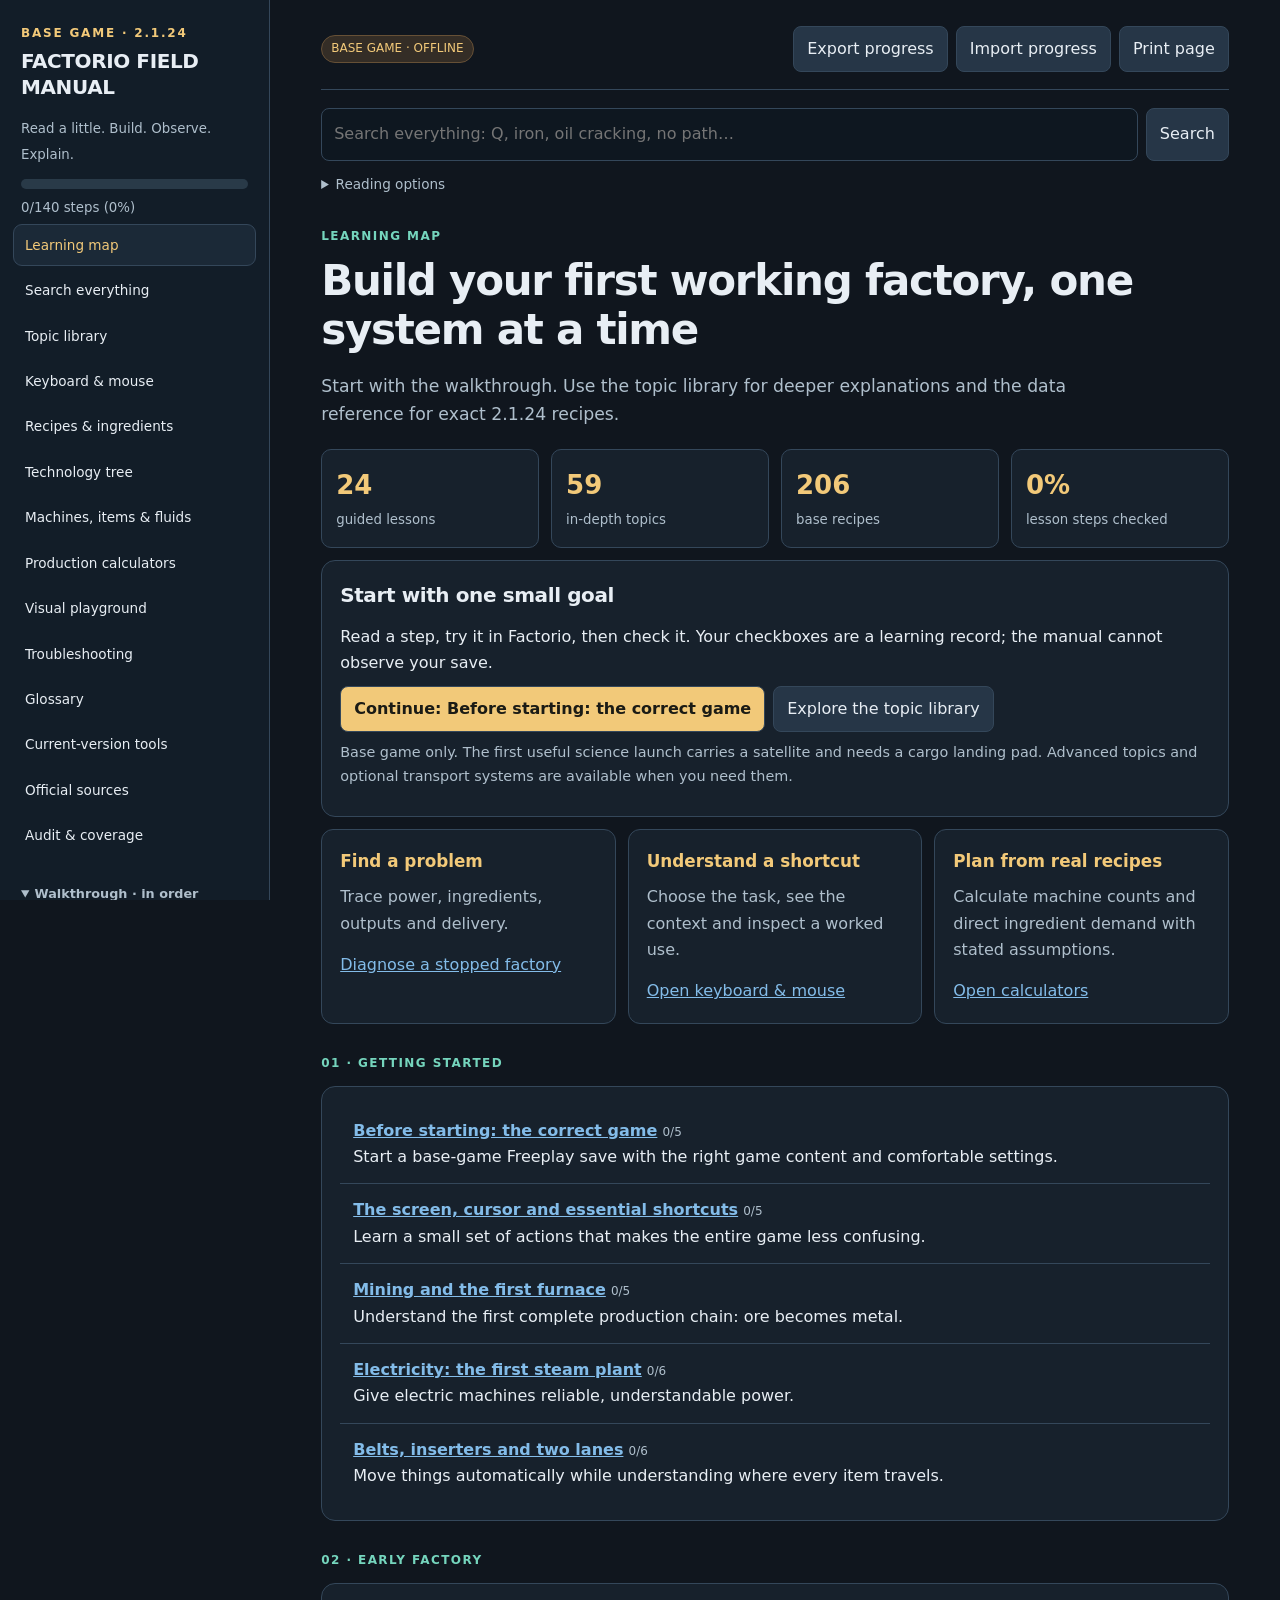
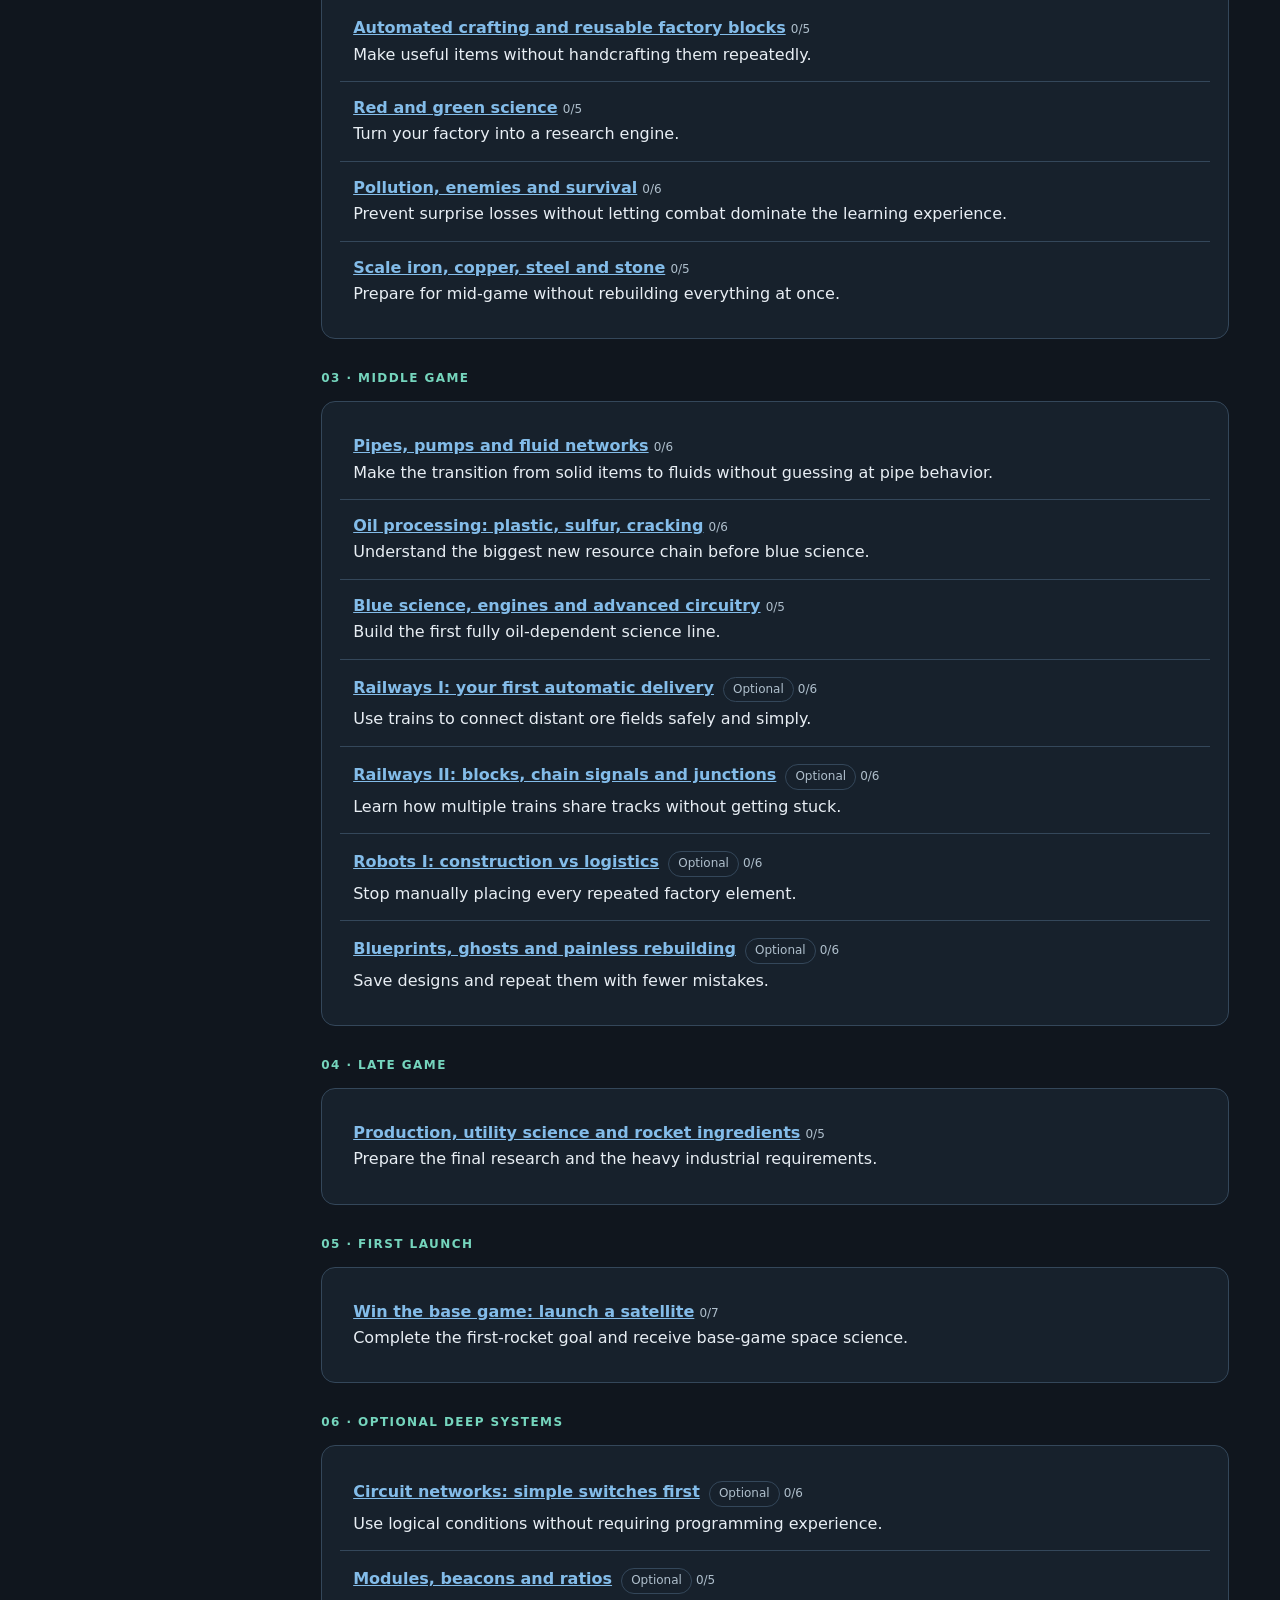
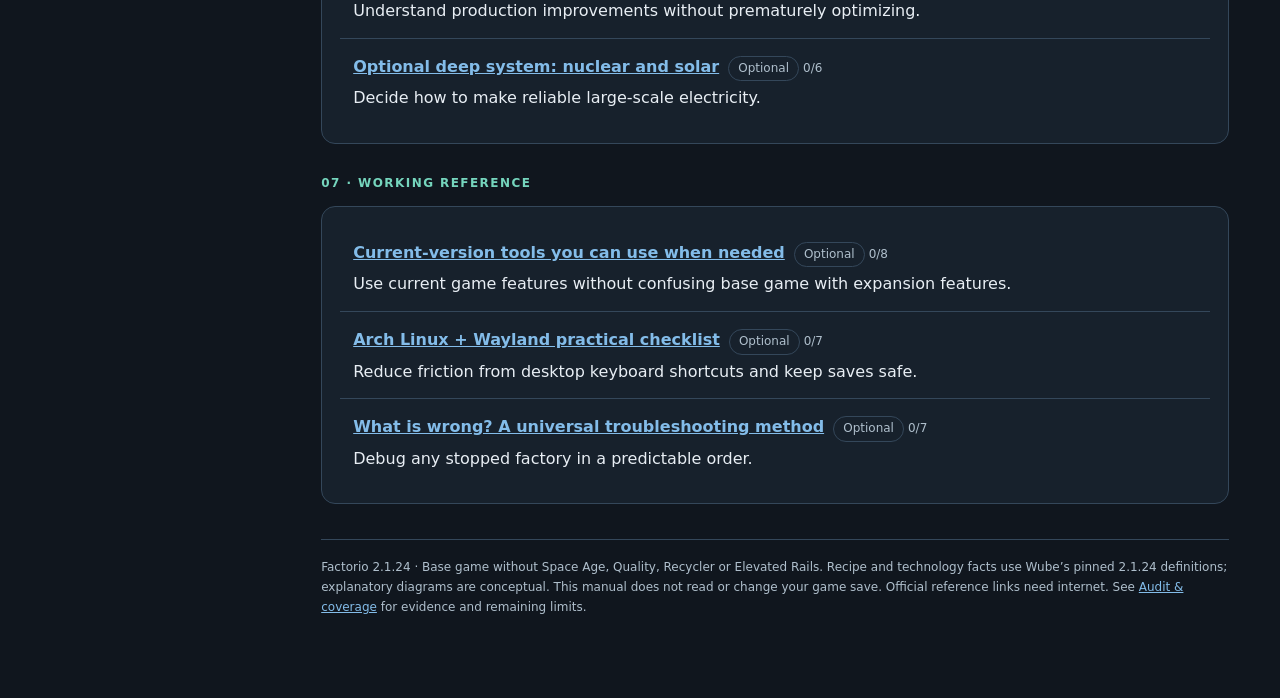
==== commit ac5819a2: "Audit and expand Factorio manual with versioned data and deep system guides" ====
--- a/index.html
+++ b/index.html
@@ -1,39 +1,98 @@
 <!doctype html>
-<html lang="en"><head><meta charset="utf-8"><meta name="viewport" content="width=device-width,initial-scale=1"><meta name="color-scheme" content="dark light"><title>Factorio 2.1.24 | Base Game Field Manual</title>
-<style>
-:root{--bg:#10161e;--pane:#17212c;--pane2:#1b2937;--line:#34475a;--txt:#e8eef4;--muted:#afbfcc;--gold:#f2c979;--mint:#75d5bd;--blue:#83bce9;--danger:#ff9b96;--chip:#263647;--radius:14px}*{box-sizing:border-box}body{margin:0;font-family:system-ui,-apple-system,"Segoe UI",Arial,sans-serif;background:var(--bg);color:var(--txt);line-height:1.65}button,input,select{font:inherit}button{cursor:pointer}button:focus-visible,input:focus-visible,select:focus-visible{outline:3px solid var(--gold);outline-offset:2px}a{color:var(--blue)}.layout{display:grid;grid-template-columns:270px minmax(0,1fr);min-height:100vh}.side{background:#121d28;border-right:1px solid var(--line);padding:20px 13px;height:100vh;overflow:auto;position:sticky;top:0}.brand{font-weight:850;font-size:20px;line-height:1.3;letter-spacing:-.4px;padding:6px 8px 15px}.brand span{display:block;color:var(--gold);font-size:12px;text-transform:uppercase;letter-spacing:.15em;font-weight:650;margin-bottom:6px}.side small{color:var(--muted)}.side-button{display:block;width:100%;text-align:left;margin:3px 0;padding:9px 11px;background:transparent;color:var(--txt);border:1px solid transparent;border-radius:9px}.side-button:hover,.side-button[aria-current=true]{background:var(--pane2);border-color:var(--line)}.side-button[aria-current=true]{color:var(--gold)}.side-button span{display:inline-block;min-width:21px;color:var(--muted)}.side-label{margin:19px 8px 6px;font-size:11px;letter-spacing:.14em;color:var(--muted);text-transform:uppercase;font-weight:700}.main{width:min(1120px,100%);padding:26px clamp(16px,4vw,54px) 80px;margin:0 auto}.top{display:flex;align-items:center;justify-content:space-between;flex-wrap:wrap;gap:10px;border-bottom:1px solid var(--line);padding-bottom:17px}.tag{color:var(--gold);background:#342d26;display:inline-block;padding:3px 9px;border-radius:99px;font-size:12px;border:1px solid #665036}.btn{background:var(--chip);color:var(--txt);border:1px solid var(--line);border-radius:8px;padding:9px 13px}.btn:hover{border-color:var(--gold)}.btn.primary{background:var(--gold);color:#1b1b15;font-weight:800}.btn:disabled{opacity:.4;cursor:not-allowed}.navflex{display:flex;align-items:center;gap:8px;flex-wrap:wrap}.pagehead{margin:32px 0 20px}.eyebrow{color:var(--mint);text-transform:uppercase;font-size:12px;letter-spacing:.12em;font-weight:800}.pagehead h1{font-size:clamp(27px,4vw,42px);line-height:1.17;margin:9px 0;letter-spacing:-.03em}.lead{font-size:17px;color:var(--muted);max-width:800px}.progress{height:10px;background:#293a48;border-radius:99px;overflow:hidden;margin:16px 0 5px}.progress>div{height:100%;background:linear-gradient(90deg,#80bdaf,#f3ca7a);transition:width .2s}.tiny{font-size:12px;color:var(--muted)}.cols{display:grid;grid-template-columns:minmax(0,1fr) minmax(270px,.72fr);gap:16px;align-items:start}.panel{border:1px solid var(--line);border-radius:var(--radius);background:var(--pane);padding:18px;margin:12px 0}.panel h2{font-size:20px;margin:0 0 12px;letter-spacing:-.02em}.panel h3{font-size:16px;margin:14px 0 8px;color:var(--gold)}.panel p{margin:9px 0}.panel ul{margin:7px 0;padding-left:22px}.panel li{margin-bottom:9px}.step{display:grid;grid-template-columns:28px minmax(0,1fr);gap:12px;align-items:start;padding:13px 4px;border-bottom:1px solid #304355}.step:last-child{border:0}.step input{width:21px;height:21px;accent-color:var(--mint);margin-top:4px}.step.done .step-text{text-decoration:line-through;color:#94adba}.step-text{font-size:15px;overflow-wrap:anywhere}.number{color:var(--gold);font-size:12px;font-weight:800;margin-right:8px}.visual{min-height:220px;display:grid;place-items:center;background:#101b27;border:1px solid #324c61;border-radius:12px;padding:10px;overflow:auto}.visual svg{max-width:100%;height:auto}.caption{font-size:13px;color:var(--muted);margin-top:9px}.pill{display:inline-block;border:1px solid var(--line);border-radius:20px;padding:2px 9px;font-size:12px;margin:4px;color:var(--muted)}.callout{border-left:3px solid var(--mint);padding:10px 13px;background:#17312f;border-radius:4px}.warn{border-left-color:var(--gold);background:#2d281d}.check{display:flex;gap:9px;align-items:center;margin:8px 0}.check input{width:18px;height:18px;accent-color:var(--mint)}.stat-row{display:flex;flex-wrap:wrap;gap:12px}.stat{background:var(--pane);padding:14px;border:1px solid var(--line);border-radius:10px;min-width:150px;flex:1}.stat b{display:block;font-size:26px;color:var(--gold)}.stat small{color:var(--muted)}.actions{margin-top:20px;display:flex;justify-content:space-between;flex-wrap:wrap;gap:10px}.search{width:100%;background:#0e1720;border:1px solid var(--line);border-radius:8px;color:var(--txt);padding:12px 14px;margin:12px 0}.result{overflow-wrap:anywhere;padding:13px;border-bottom:1px solid var(--line)}.result:last-child{border:0}.result strong{color:var(--gold)}.kbd{font:600 12px/1.3 ui-monospace,SFMono-Regular,Consolas,monospace;background:#314254;border:1px solid #66798d;border-radius:5px;padding:4px 6px;color:#fff;white-space:nowrap;display:inline-block}.rowlabel{font-size:12px;color:var(--muted);text-transform:uppercase;letter-spacing:.08em;font-weight:700}.filter{display:flex;gap:6px;flex-wrap:wrap;margin:8px 0 16px}.filter button{border:1px solid var(--line);background:var(--chip);color:var(--txt);border-radius:99px;padding:7px 12px;font-size:13px}.filter button.active{background:var(--gold);color:#242015}.tablewrap{overflow:auto}table{border-collapse:collapse;width:100%;font-size:14px}td,th{padding:12px;border-bottom:1px solid var(--line);text-align:left;vertical-align:top}th{font-size:12px;text-transform:uppercase;color:var(--muted);letter-spacing:.08em}tr:hover td{background:#1c2b39}.expand{border-bottom:1px solid var(--line);padding:10px 2px}summary{cursor:pointer;font-weight:700;color:var(--gold)}.refs{font-size:13px}.refs a{display:block;padding:6px 0;overflow-wrap:anywhere}.railbuttons{display:flex;gap:8px;flex-wrap:wrap;margin:12px 0}.diagram-tabs{display:flex;gap:7px;flex-wrap:wrap;margin-top:10px}.diagram-tabs button{background:#263949;border:1px solid #476175;border-radius:6px;color:var(--txt);padding:6px 10px}.diagram-tabs button.active{background:#365949}.subtle{color:var(--muted)}.mobile-nav{display:none}.topinfo{display:none}footer{color:var(--muted);font-size:12px;margin-top:35px;border-top:1px solid var(--line);padding-top:18px}@media(max-width:820px){.layout{display:block}.side{height:auto;max-height:40vh;overflow:auto;position:static;border-right:0;border-bottom:1px solid var(--line)}.main{padding:18px 15px 60px}.cols{grid-template-columns:minmax(0,1fr)}.mobile-nav{display:block}.topinfo{display:block}}@media print{body{background:#fff;color:#000}.side,.top button,.actions,.filter,.search,.diagram-tabs{display:none!important}.layout{display:block}.main{width:100%;padding:8px}.panel{background:#fff;color:#000;border:1px solid #777;break-inside:avoid}.step-text{color:#000}.lead,.tiny,.caption{color:#444}.visual{background:#fafafa}.pagehead h1{font-size:28px}}
-</style></head><body><div class="layout"><aside class="side"><div class="brand"><span>October 27, 2026 · 2.1.24</span>FACTORIO FIELD MANUAL</div><div style="padding:0 8px"><small>Base game · No Space Age · Works offline</small><div class="progress"><div id="sidebarprogress" style="width:0"></div></div><small id="sidebarpct">0% of lesson steps checked</small></div><div class="side-label">Reference</div><div id="coreNav"></div><div class="side-label">Walkthrough · in order</div><div id="lessonNav"></div></aside>
-<main class="main"><div class="top"><div><span class="tag">2.1.24 · BASE GAME</span> <span class="tiny" style="margin-left:8px">Offline interactive handbook</span></div><div class="navflex"><button class="btn mobile-nav" id="lessonsBtn">Lessons</button><button class="btn" id="exportBtn">Export progress</button><button class="btn" id="importBtn">Import progress</button><input id="importFile" type="file" accept="application/json" hidden></div></div><p id="storageNotice" class="callout warn" role="status" hidden></p><div id="content"></div><footer>Version target: Factorio 2.1.24 (released 2026-10-27, experimental when checked). This is a standalone teaching reference, not a live connection to your save. Official links in the Sources screen require internet; all lessons, diagrams, search and progress features work offline. © Original explanatory text and diagrams; game names and mechanics belong to their respective owners.</footer></main></div>
-<script id="manualdata" type="application/json">{"meta":{"title":"Factorio 2.1.24 — Base-game field manual","version":"2.1.24","date":"2026-10-27","content":"Base game, no Space Age / Quality / Elevated Rails","notes":"Verified against official wiki 2026-10-27; learn in-game by doing; no automatic integration with game save."},"chapters":[{"id":"setup","title":"Before starting: the correct game","phase":"BEGIN","why":"Start a base-game Freeplay save with the right game content and comfortable settings.","steps":["At the main menu, open Mods. Keep the base game enabled. Disable Space Age, Quality, Elevated Rails, and any other overhaul/gameplay mods for this manual. The Space Age expansion is NOT required.","Start with the built-in Tutorial scenarios if you have never placed a drill or inserter. Then create a New Game → Freeplay world. Choose default settings or increase starting area if attacks are stressful.","For a gentler learning save, consider Peaceful mode, or lower enemy frequency. These settings change the challenge; some achievements have restrictions. Save under a clear name and make backups.","Open Settings → Controls to confirm keyboard bindings. Turn on Alt-mode (Alt) after you begin; it exposes recipes, filter icons, and directions.","Your base-game win condition is to build a rocket silo, make a rocket and satellite, place a cargo landing pad, and launch the rocket. The satellite yields space science."],"diagram":"goal","tips":["Use one small goal at a time; leave space for future machines.","Do not try to make a perfect megabase or memorize every recipe."],"checks":["I know whether Space Age is disabled.","I can find Controls, Freeplay and Save."],"misconceptions":["“Version 2.1” does not mean Space Age is active."],"sources":["version","rocket","science"]},{"id":"movement","title":"The screen, cursor and first 15 shortcuts","phase":"BEGIN","why":"Learn a small set of actions that makes the entire game less confusing.","steps":["W/A/S/D move the engineer. Mouse wheel zooms. E opens the character/inventory. Left-click opens machine windows or places held buildings; hold right-click to mine/remove a structure.","Q clears the held item; when hovering an object, Q pipettes that object to your cursor if available. R rotates; Shift+R reverses rotation; H and V flip compatible layouts.","Alt toggles informative overlays. F collects items from the ground or nearby belt. Z drops one held item. Ctrl+left-click transfers item stacks quickly in contextual situations.","Use Shift+right-click on a configured machine to copy its settings and Shift+left-click on another compatible machine to paste. Press T for research, P for production statistics, Tab/M for map, and B for blueprint library.","Hold a belt, pole, or underground belt and drag to place a repeated run. E closes many opened windows; Esc opens menu or backs out. Learn the controls panel if your Wayland compositor consumes shortcuts."],"diagram":"input","tips":["Default controls are context-dependent; the same key can do different things in an inventory versus in the world.","The quickbar is a shortcut bar, not extra item storage."],"checks":["I can rotate, pipette and clear my cursor.","I can move items into/out of a machine without manually dragging each stack."],"misconceptions":[],"sources":["controls","hotkeys"]},{"id":"mining","title":"Mining and the first furnace","phase":"BEGIN","why":"Understand the first complete production chain: ore becomes metal.","steps":["Locate iron ore, copper ore, stone and coal using the map. Mine a little iron, stone and coal by right-clicking on resources.","Craft or use a burner mining drill and stone furnace. Place the drill over iron ore and point its output arrow toward the furnace or a chest. Open the drill and add coal.","Fuel the furnace with coal as well. The drill places ore into the furnace; the furnace turns ore into iron plates without player intervention.","Repeat for copper. Mine stone for extra furnaces; smelt some stone into stone bricks for later buildings.","If nothing runs, check: resource under drill, fuel in drill, fuel in furnace, drill arrow, blocked output and furnace contents."],"diagram":"ore","tips":["Burner drills burn fuel; electric drills need electric power.","A building can be functional even if you have no inserters yet."],"checks":["My miner places ore into a furnace.","I can explain why fuel and output are separate needs."],"misconceptions":[],"sources":["quick","machines"]},{"id":"power","title":"Electricity: the first steam plant","phase":"BEGIN","why":"Give electric machines reliable, understandable power.","steps":["Place one offshore pump on water. Its water outlet must connect by pipe directly or indirectly to a boiler water input.","Put coal into the boiler or feed coal with an inserter. Connect the boiler steam outlet to two steam engines using pipes or direct adjacency.","Place electric poles so their wire network connects the engines and their blue power supply areas overlap the machines you want powered.","Open any connected electric pole to inspect production, consumption and satisfaction. A working plant with no demand may idle; that is normal.","Expand gradually. The core energy ratio is 1 boiler per 2 steam engines. For version 2.1, the official water-flow calculation says an offshore pump can theoretically feed 200 boilers, but long pipelines may need pumps and practical layouts should be modular.","If a steam setup fails: trace water → boiler fuel → steam outlet → engine → electric wire → pole coverage → consuming building."],"diagram":"power","tips":["A boiler uses 1.8 MW of fuel at full output; two steam engines can generate 0.9 MW each.","Power wires connecting poles are not the same thing as the blue coverage area for machines."],"checks":["I can open the electricity graph.","I can tell “no electricity”, “insufficient electricity” and “no fuel” apart."],"misconceptions":["Do not use pre-2.0 “1 offshore pump for 20 boilers” as the current water limit."],"sources":["power","fluid"]},{"id":"belts","title":"Belts, inserters and two lanes","phase":"BEGIN","why":"Move things automatically while understanding where every item travels.","steps":["Build an electric mining drill, an inserter, belt, furnace and another inserter. The drill outputs ore directly onto a belt.","Build the first inserter to pick ore from the belt and put it into a furnace; use a second inserter to move plates out to another belt or chest.","Each belt has TWO lanes. Observe which lane receives items and how the inserter drops items. Rotation R changes direction; Alt-mode makes arrows readable.","Learn underground belts to cross another line, and splitters to divide/merge material streams. A splitter does not magically increase throughput.","With a splitter GUI, set input/output priority and filters when needed. A common future use is giving an important machine priority for scarce resources.","Reference rates for unstacked items on both lanes: yellow belt 15/s, red 30/s, blue 45/s. Upgrades need supporting production; a faster belt does not create more ore."],"diagram":"belt","tips":["Limit an output chest to a few slots so you do not unintentionally use every available resource on low-priority products.","Drag poles, belts, underground pieces and similar buildings for much faster placement."],"checks":["I can explain both belt lanes.","I can fix a furnace that is missing ore or unable to unload."],"misconceptions":[],"sources":["belts","hotkeys"]},{"id":"automation","title":"Automated crafting and reusable factory blocks","phase":"EARLY","why":"Make useful items without handcrafting them repeatedly.","steps":["Research Automation, craft an assembling machine, place it inside powered pole coverage and left-click to choose a recipe.","A recipe needs input ingredients, enough power, a valid assembler tier, and somewhere for the output to go. Feed ingredients from belts/chests with inserters; remove results with another inserter.","Build dedicated mini-lines for gears, copper cable, electronic circuits, belts, inserters, ammunition and machines. They need not be fully optimized.","Use Shift+right-click / Shift+left-click to copy recipe/settings among similar assemblers. Use Ctrl+C and Ctrl+V to duplicate a useful layout as ghosts, then build its pieces by hand or by robots later.","Learn the bottleneck rule: the slowest upstream ingredient determines downstream production. If something stops, follow its inputs backward."],"diagram":"assemble","tips":["Electronic circuits use iron plates and copper cable; cable is bulky, so make it beside circuit assemblers rather than carrying massive cable belts across the factory.","Machine craft speed, recipe time, module bonuses and inserter speed affect ratios."],"checks":["I have an assembler that runs without my inventory open.","I can identify which ingredient is missing."],"misconceptions":[],"sources":["machines","research"]},{"id":"redgreen","title":"Red and green science","phase":"EARLY","why":"Turn your factory into a research engine.","steps":["Open T. Choose a technology that needs automation (red) science packs. Feed those packs to a powered lab with an inserter or by hand.","Automate red science from copper plates and iron gears; automate gears in an assembler rather than continuously handcrafting them.","Make transport belts and inserters and automate logistic (green) science: it requires one belt and one inserter per pack.","Feed both science types to labs on belts, by inserters from chests, or by inserter-to-inserter transfer between labs.","Prioritize logistics, steel processing, electronics, automation tiers and anything that solves an immediate limitation. A research queue can handle planned follow-ups."],"diagram":"science","tips":["Science packs are not points you manually spend: powered labs consume them over time for the selected technology.","Military (black) science can be optional for launching the base-game rocket, though very useful for defense."],"checks":["My labs research automatically.","I know what a lab is waiting for if its progress stalls."],"misconceptions":[],"sources":["science","research"]},{"id":"defense","title":"Pollution, enemies and survival","phase":"EARLY","why":"Prevent surprise losses without letting combat dominate the learning experience.","steps":["Open the map and enable pollution display to see the cloud. Pollution spreads and can provoke attacks when it reaches enemy nests; expansion and enemy evolution add future pressure.","Automate basic ammunition, build gun turrets around likely approaches and keep them supplied. Walls can buy time; radars reveal distant threats.","Fight with Space (nearest enemy near the cursor), Shift+Space (selected target) and switch weapons with C. Keep ammo in both turrets and your character.","Before expanding toward enemy bases, prepare spare turrets, ammo, repair packs and a retreat route. Later use laser or flamethrower turrets if appropriate.","Version 2.1 adjusted enemy expansion patterns; do not rely on leaving a map unexplored as a way to make nearby expansion easier.","When you feel overwhelmed, inspect the world settings on a new practice save rather than increasing your factory production blindly."],"diagram":"defense","tips":["Build a small perimeter early when attacks are enabled.","Avoid running directly across active train tracks: trains are dangerous."],"checks":["I can read the pollution overlay.","I have automatic ammo production and at least one protected approach."],"misconceptions":[],"sources":["combat","version"]},{"id":"steel","title":"Scale iron, copper, steel and stone","phase":"EARLY","why":"Prepare for mid-game without rebuilding everything at once.","steps":["Make repeatable rows of electric drills feeding belts. Spread drills across ore patches, taking account of their mining areas.","Separate iron and copper smelting lines. Steel is made by smelting iron plates again; it needs a meaningful share of your iron production.","Leave build space beside every line. When it is slow, first increase miners, then furnace capacity, then belt throughput, then consumers.","Reserve simple lanes or a mall (a collection of assemblers that makes belts, inserters, poles, furnaces, rails and other buildings for your personal use).","Learn why a buffer chest hides brief shortages but does not fix a permanently under-supplied production line."],"diagram":"steel","tips":["Do not put every resource through one narrow bottleneck.","Use production statistics P to see whether a needed item is being produced and consumed."],"checks":["I know why steel demand can suddenly drain iron."],"misconceptions":[],"sources":["machines","statistics"]},{"id":"trains1","title":"Railways I: your first automatic delivery","phase":"MID","why":"Use trains to connect distant ore fields safely and simply.","steps":["Make a small one-way loop with a locomotive and cargo wagon; one-directional tracks are easier to learn than bidirectional shared track.","Put a train stop beside each station track with the correct orientation (its arrow indicates arriving trains). Give stops clear distinct names.","Load the cargo wagon at the mine using inserters from belts or chests. Unload at the main base using inserters into chests or belts; power the station equipment.","Fuel the locomotive. Open the train GUI and create a schedule: Mine → Full cargo; Base → Empty cargo. Switch to Automatic.","For longer railways, add regular rail signals to divide the line into blocks long enough to contain a complete train, including distance before merges.","When No path appears, check the railway is continuous, locomotive faces a viable route, stop alignment, rail signals on the right-hand travel side, and whether the destination is reachable."],"diagram":"train","tips":["A train stop is a destination, not a rail signal.","Train limits cap how many trains are permitted to reserve a station; they do not cap cargo."],"checks":["One train travels automatically and returns.","I can identify a valid one-way rail signal position."],"misconceptions":[],"sources":["rail","trains"]},{"id":"trains2","title":"Railways II: blocks, chain signals and junctions","phase":"MID","why":"Learn how multiple trains share tracks without getting stuck.","steps":["Think of rail signals as doors dividing continuous rail into colored BLOCKS. Only one train can own a block at once (a long train can span several blocks).","Normal rail signal: “enter if the following block is free.” Chain signal: “enter only if the following path is clear far enough to exit.”","For a junction shared by crossing routes, place chain signals before and inside the conflict region where necessary; regular rail signals after the junction only when a full train can fit behind them.","Always signal from the viewpoint of the travel direction: place signals on the RIGHT side. For two-way track segments pair opposite-facing signals, but two independent one-way tracks are much simpler.","A chain signal can display BLUE when some exits are free and some blocked; it is not simply a green/red version of an ordinary signal.","Introduce a second train after verifying each loop and each block. Name same-purpose stations consistently and consider station train limits, stacking areas and future train interrupts."],"diagram":"signals","tips":["Mnemonic: chain in, rail out — a starting rule, not a substitute for separating every actual crossing/conflict.","Do not place a normal signal directly before a crossing if the train could stop inside the crossing."],"checks":["I can explain a block in one sentence.","I can explain why a chain signal belongs before an intersection."],"misconceptions":[],"sources":["rail","trains"]},{"id":"fluids","title":"Pipes, pumps and fluid networks","phase":"MID","why":"Make the transition from solid items to fluids without guessing at pipe behavior.","steps":["Unlike ore and plates, fluids live in pipe connections, tanks, machines and fluid wagons. Inserters cannot grab loose fluid. Barrels are an optional method for transporting fluid as items.","In modern Factorio, all connected pipes/tanks form one fluid segment. Fluid transport within a valid segment is effectively instant, with per-port transfer limits; it is not old-style pipe-by-pipe pressure simulation.","A segment extending beyond a 320×320-tile bounding area becomes overextended. Split long pipelines into new segments with powered pumps; confirm pump direction.","Different-fluid pipelines cannot simply merge. Version 2.1 warns about incompatible fluids and 2.1.24 shows the pipeline overlay when selecting a fluid entity by default.","Use Alt-mode to reveal fluid input/output sockets. Open pipes and tanks to inspect pipeline contents and flow; for complex builds, connect them to red/green circuit wires if you want readouts.","For train fluids: put pumps beside fluid wagons and power them. The 2.1 pump connector supports improved wagon alignment, including ends and curves."],"diagram":"fluid","tips":["A machine can stall because its output fluid is full, not because it is short of input.","Pumps require electricity; offshore pumps do not require electricity."],"checks":["I can tell a fluid flow problem from a fuel/recipe problem."],"misconceptions":[],"sources":["fluid","version"]},{"id":"oil","title":"Oil processing: plastic, sulfur, cracking","phase":"MID","why":"Understand the biggest new resource chain before blue science.","steps":["Place pumpjacks on crude oil wells, supply electric power, and pipe crude oil into a refinery. Use the basic oil processing recipe first: crude oil becomes petroleum gas.","Route petroleum gas to chemical plants. Plastic requires petroleum gas and coal; sulfur requires petroleum gas and water. Both become essential intermediates.","With Advanced oil processing, also supply water to the refinery. It produces heavy oil, light oil and petroleum gas from separate output ports.","Use heavy oil for lubricant; use light oil for solid fuel/rocket fuel. Crack excess heavy oil into light oil, and excess light oil into petroleum gas when petroleum runs short.","A refinery producing several fluids stops if even one output backs up. Store fluids in tanks and use pump conditions to crack only surplus oil.","Use the status icon and fluid GUI, not guesswork: check every pipe, every recipe input, and whether any refinery output is full."],"diagram":"oil","tips":["Simple control example: activate heavy-oil cracking pump when heavy oil in tank exceeds a chosen reserve threshold.","Light oil is often a better solid-fuel feedstock than petroleum gas."],"checks":["My plastic plant runs automatically.","I can explain what to do when heavy oil backs up."],"misconceptions":[],"sources":["oil","fluid"]},{"id":"blue","title":"Blue science, engines and advanced circuitry","phase":"MID","why":"Build the first fully oil-dependent science line.","steps":["Automate sulfur and plastic. Automate advanced circuits from electronic circuits, plastic and copper cable.","Build engine units from steel, iron gears and pipes. Engines must be crafted in an assembler; they cannot be handcrafting shortcuts for everything.","Make chemical (blue) science from advanced circuits, engine units and sulfur in the required recipe counts.","Add blue science to labs; research advanced oil processing and other technologies that unlock logistic robots, modules, better machines and later science.","If blue science is stalled, follow the dependency chain in order: crude → petroleum → plastic/sulfur, plus iron/steel → engines and green circuits → advanced circuits."],"diagram":"science","tips":["Place assemblers for low-throughput expensive parts near their supply of circuits and plastic.","Keep a supply of lubricant for electric engines and higher-tier belts."],"checks":["I have automated all ingredients for blue science."],"misconceptions":[],"sources":["science","oil"]},{"id":"robots","title":"Robots I: construction vs logistics","phase":"MID","why":"Stop manually placing every repeated factory element.","steps":["Research robotics and construct roboports, construction robots and logistics robots. A robot needs a network/home, charge and a compatible task.","Hover a roboport: orange 50×50 is logistics service area, green 110×110 is construction coverage. Two roboports share a logistics network when their orange areas touch.","Place construction robots into a roboport, put needed buildings in available provider/storage chests, and place a blueprint or ghost inside green construction coverage.","A passive provider chest offers items to a network. A storage chest accepts unsorted items. A requester chest requests a specified minimum stock from providers. Active provider and buffer chests have specialized roles.","Logistics robots move items in the orange-connected logistics network; construction robots handle building, deconstruction and repairs within green coverage. Personal roboport equipment is a separate local build network.","If bots idle, verify task coverage, item availability, chest type, power, roboport connection, number of bots and charging congestion."],"diagram":"bots","tips":["Do not expect logistic bots to fill a chest outside orange coverage even though construction robots can build there.","Requester chests depend on later research; begin with construction robots and passive/storage chests if requesters are not unlocked yet."],"checks":["I can distinguish construction and logistics bots.","I can explain orange versus green coverage."],"misconceptions":[],"sources":["bots","logistics"]},{"id":"blueprints","title":"Blueprints, ghosts and painless rebuilding","phase":"MID","why":"Save designs and repeat them with fewer mistakes.","steps":["Ctrl+C drag-selects entities to copy as a temporary blueprint. Ctrl+V pastes it. Ctrl+X cuts/marks for removal. Ctrl+Z undoes certain build/deconstruct actions; Ctrl+Y or Ctrl+Shift+Z redoes.","Create a permanent blueprint with Alt+B. Store it in the blueprint library B or organize several in a blueprint book.","A translucent ghost is a plan, not an automatically built object. Construction robots need the item, construction coverage and power to build it.","Shift+left-click when holding a building makes a ghost even if you do not have the item. Use the upgrade planner Alt+U and deconstruction planner Alt+D for large changes.","Press H/V to flip compatible blueprints. Some buildings and complex recipes cannot be flipped in every orientation; inspect pipe ports and outputs.","Try copy-pasting four working smelters or a small assembler line. Resist the urge to import a giant external blueprint before you understand its flows."],"diagram":"blueprint","tips":["Shift+mouse wheel cycles clipboard history while holding paste.","Quickbar slots can store references to blueprints and frequently built items."],"checks":["I know why a ghost is not immediately built.","I can undo a misplaced blueprint and preserve an important layout."],"misconceptions":[],"sources":["blueprints","hotkeys"]},{"id":"circuits","title":"Circuit networks: simple switches first","phase":"ADVANCED","why":"Use logical conditions without requiring programming experience.","steps":["A circuit network carries named signals (for example “iron plate = 200”) along red/green wires. It is not an electricity cable and it cannot power machines.","Connect a storage tank to a pump with a red or green circuit wire. Set the pump enabled condition to “heavy oil > 10,000” to crack surplus oil.","A constant combinator outputs chosen signals. An arithmetic combinator calculates quantities. A decider combinator compares quantities and outputs a result. A selector combinator chooses among signals.","In version 2.1, circuit-connected machines can choose which wire colors are INPUT and which are OUTPUT. This prevents certain unwanted feedback loops and is especially useful on combinators and request-controlled machines.","Practical first projects: limit inserters based on chest count; turn an alarm light on when ammo is low; set dynamic station train limits from cargo or free capacity.","Debug by hovering a wire connection to read signal values. Trace where the value comes from, which wires are selected, the condition, and what receives the result."],"diagram":"circuit","tips":["Keep your first circuits simple: one reader, one condition, one actor.","Decider combinators in 2.1 support else outputs; circuit signals can also control labs, heat devices, mines and pipes."],"checks":["I can wire a pump to a tank.","I can distinguish a red/green signal wire from an electric pole connection."],"misconceptions":[],"sources":["circuit","version"]},{"id":"late","title":"Production, utility science and rocket ingredients","phase":"LATE","why":"Prepare the final research and the heavy industrial requirements.","steps":["Production (purple) science uses advanced manufacturing, including electric furnaces, rails and productivity modules. Automate these instead of handcrafting stacks.","Utility (yellow) science uses advanced resources such as processing units, low-density structures and flying robot frames. Make them permanent production lines.","Processing units demand advanced circuits, electronic circuits and sulfuric acid. Low-density structures require copper, steel and plastic. Flying robot frames require electric engines, batteries, steel and circuits.","Research the rocket silo technology after you have automated the required red, green, blue, purple and yellow science. Military science is optional for the launch goal.","Scale only the lines that genuinely bottleneck. Check P for long-term consumption, use reserve chests where useful, and upgrade to steel/electric furnaces or faster belts where needed."],"diagram":"rocket","tips":["Start small: a steady trickle of purple and yellow science is enough to make progress.","Avoid starving all other factories by letting rocket-component assemblers consume unlimited materials."],"checks":["My late-game science packs are made without handcrafting."],"misconceptions":[],"sources":["science","rocket"]},{"id":"nuclear","title":"Optional deep system: nuclear and solar","phase":"ADVANCED","why":"Decide how to make reliable large-scale electricity.","steps":["Solar panels produce daytime power; accumulators store excess electricity for night. The standard Nauvis planning rule is about 21 accumulators per 25 solar panels.","For nuclear, mine uranium ore (requires sulfuric acid), centrifuge uranium, create uranium fuel cells and feed a reactor. Pipe reactor heat through heat pipes to heat exchangers.","Supply exchangers with water and transport their high-temperature steam to steam turbines; cool/use spent fuel cell handling if desired.","A lone reactor produces 40 MW of heat; adjacent reactors share a neighbor bonus, making layouts more efficient but harder to design.","Nuclear fuel cells burn for a fixed cycle; a simple insertion-control circuit can reduce waste. Kovarex enrichment helps later fuel supply but is not needed for the first reactor.","Neither nuclear nor solar is required to launch the base-game rocket. Reliable coal steam power is enough if scaled appropriately."],"diagram":"power","tips":["Build nuclear for learning and compact steady power, not because rocket victory strictly requires it.","A heat exchanger and steam turbine are not interchangeable with the normal coal boiler/steam-engine pair."],"checks":["I know the direction of heat and water through nuclear power."],"misconceptions":[],"sources":["power","nuclear"]},{"id":"modules","title":"Modules, beacons and ratios","phase":"ADVANCED","why":"Understand production improvements without prematurely optimizing.","steps":["Speed modules increase machine speed but typically raise electricity use. Efficiency modules lower electricity demand and may reduce pollution indirectly.","Productivity modules create extra products per set amount of input but slow the machine and raise consumption; only allowed in compatible recipes/machines.","Beacons transmit module effects to nearby machines. Machine UI shows crafting speed and productivity effects; do not use pre-2.0 or Space Age-specific beacon ratios blindly.","For throughput, measure products per second = recipe output quantity × crafting speed × (1 + productivity bonus) / recipe time. Check the in-game numbers for your specific setup.","Prioritize productivity on expensive intermediates and science once you understand supply chains. Use speed elsewhere to counter bottlenecks. No modules are necessary for learning the first rocket."],"diagram":"assemble","tips":["A ratio is a prediction, not a law: changing modules, machine tiers or technologies changes it."],"checks":["I can explain the trade-off among speed, efficiency and productivity."],"misconceptions":[],"sources":["machines","modules"]},{"id":"rocket","title":"Win the base game: launch a satellite","phase":"FINISH","why":"Complete the actual base-game win condition for 2.1.24.","steps":["Research Rocket silo. Produce substantial concrete, electric engine units, processing units and the other silo ingredients in automated production lines.","Build the rocket silo inside your electric network and feed it the ingredients shown in its recipe interface. It builds the required rocket parts over time.","Construct a satellite (requires advanced components including solar panels, accumulators, radars, rocket fuel and advanced circuits).","Place a cargo landing pad somewhere on the planet. Insert the satellite into the rocket silo payload. In the 2.1 base game, the rocket requires a satellite to launch.","Launch the rocket and watch the victory event. The launch returns 1,000 space science packs to the cargo landing pad for infinite research.","If the rocket will not launch, confirm that the silo is powered, rocket assembly is complete, the satellite is loaded and a cargo landing pad exists.","You can continue playing after winning: improve production, add more trains, try construction robots or build an exceptionally reliable factory."],"diagram":"rocket","tips":["Do not follow a Space Age guide that says your first base-game rocket leaves Nauvis with your character.","Satellite plus cargo landing pad are essential to the 2.1 base-game launch path."],"checks":["I launched a satellite in a rocket.","I understand where base-game space science comes from."],"misconceptions":[],"sources":["rocket","science"]},{"id":"qol","title":"Current version 2.1.24: important conveniences","phase":"REFERENCE","why":"Use current game features without confusing base game with expansion features.","steps":["2.1.24: selecting a fluid entity again visualizes its pipeline; the relevant interface option is enabled by default. The pipe GUI also explains pipeline content and flow.","2.1.24: holding a wire limits selection to entities that accept that wire. Interface settings now include a separate Quickbar section.","2.1.21: pressing a hotkey for an empty quickbar slot can pipette the object under your cursor into that slot. Some combinators gained more comparison options.","2.1 broadly: flippable burner miners, pumpjacks and supported inserters; better drops onto splitters; fluid mixing warnings; better fluid-wagon pump connections.","2.1 broadly: pin Factoriopedia while working, hide unresearchable/unresearched entries, show interface tooltips, show pipe/tank flow information, and configure circuit input/output separately.","2.1 broadly: revised biter expansion, improved shotgun balance, Spidertron patrol support and easier rolling-stock upgrades.","2.1 Linux: SDL3, automatic video driver choice (prefers Wayland if fifo-v1 is available, otherwise X11), IME and on-screen keyboard support, and Wayland blueprint drag-and-drop.","Not in your base-only game: Space Age planets and space platforms, Quality module progression, elevated rail buildings, foundries, recyclers and interplanetary logistics."],"diagram":"goal","tips":["Some newer tools are optional or only useful late in the game. Do not learn them until you need them."],"checks":["I can find new 2.1.24 fluid visualization and Quickbar settings."],"misconceptions":[],"sources":["version","controls"]},{"id":"linux","title":"Arch Linux + Wayland practical checklist","phase":"REFERENCE","why":"Reduce friction from desktop keyboard shortcuts and keep saves safe.","steps":["Factorio 2.1 uses SDL3. On Linux the “auto” video driver prefers native Wayland when the compositor advertises fifo-v1; otherwise it prefers X11 (which may run through XWayland). Do not assume native Wayland without checking the running environment.","If Alt or Alt+mouse shortcuts are intercepted by your desktop environment, adjust the compositor window-move shortcuts or rebind Factorio controls under Settings → Controls. Do not change many hotkeys at once.","Search your user data directory, commonly ~/.factorio/ for native Linux installations. Some Steam setups store cloud-related data under ~/.steam/steam/userdata/\u003cid>/427520/remote/, and Flatpak paths differ.","Before changing mods, settings or release branches, make a backup of your saves, blueprints and config files. In-game save files generally live in the user data directory under saves/.","Check the game main menu version string, not just the Steam beta setting, to confirm 2.1.24. At the time this manual was researched, 2.1.24 was experimental and 2.1.23 was the confirmed stable branch.","If UI scaling is uncomfortable, adjust interface size within the game; the debug scaling shortcuts are Ctrl+Numpad +/− or Ctrl+Numpad 0. Choose a display/UI scale that makes recipe icons readable.","The updated native non-Steam Linux requirement is GLIBC 2.36 or newer. Arch normally meets it if system packages are reasonably current; do not make blind system changes to fix an unrelated game problem."],"diagram":"input","tips":["Keep a clearly named before-update save; save files and blueprints from 2.1 cannot be downgraded safely to 2.0."],"checks":["I know where to inspect the version and back up save files."],"misconceptions":[],"sources":["linux","version"]},{"id":"debug","title":"What is wrong? A universal troubleshooting method","phase":"REFERENCE","why":"Debug any stopped factory in a predictable order.","steps":["Step 1: Look at the stopped machine and hover/open it. Read its exact status, recipe, input inventory, output inventory and power icon.","Step 2: Follow the item/fluid stream backward. Is the ingredient produced, delivered, accessible to an inserter and on the lane the inserter can reach?","Step 3: Inspect energy and fuel. Are poles connected to a generator? Does the power network have enough electricity? Is an engine/boiler out of water, steam or coal?","Step 4: Check orientation and room. Are inserter arrows backwards? Are pipe connections mismatched? Are output slots, fluid tanks, chests or belts completely full?","Step 5: For trains, check path continuity, signal travel side, signal colors/blocks, stop placement, automatic mode, fuel and train limits.","Step 6: For robots, check green/orange areas, item chests, robot availability, network power and charging. For circuits, check signal counts, wire color, condition and input/output configuration.","Step 7: After changing one thing, observe again before changing more. Record the cause and the one fix that worked."],"diagram":"debug","tips":["A saturated belt is often evidence that the downstream consumer is too slow, not that the belt is defective.","Try the in-game Factoriopedia Alt+click, machine status tooltip and P production screen before searching the internet."],"checks":["I can check power → ingredients → outputs → transport in a repeatable order."],"misconceptions":[],"sources":["troubleshoot","statistics"]}],"controls":[{"category":"Movement","key":"W","action":"Move up","detail":"Move engineer on the surface.","scope":"Base","note":""},{"category":"Movement","key":"A","action":"Move left","detail":"Move engineer on the surface.","scope":"Base","note":""},{"category":"Movement","key":"S","action":"Move down","detail":"Move engineer on the surface.","scope":"Base","note":""},{"category":"Movement","key":"D","action":"Move right","detail":"Move engineer on the surface.","scope":"Base","note":""},{"category":"World","key":"E","action":"Open inventory/character GUI","detail":"Also confirms/closes some game panels.","scope":"Base","note":""},{"category":"World","key":"Left mouse","action":"Build / open GUI","detail":"Place held entity, or open selected entity interface.","scope":"Base","note":""},{"category":"World","key":"Right mouse","action":"Mine / use item","detail":"Hold over entities/resources to mine; contextual item use.","scope":"Base","note":""},{"category":"World","key":"Q","action":"Pipette / clear cursor","detail":"Hover placed object to select matching build item; otherwise clear cursor.","scope":"Base","note":""},{"category":"World","key":"R","action":"Rotate clockwise","detail":"Rotate held entity or currently selected entity.","scope":"Base","note":""},{"category":"World","key":"Shift+R","action":"Rotate anticlockwise","detail":"Reverse rotate.","scope":"Base","note":""},{"category":"World","key":"H","action":"Flip horizontally","detail":"Works only for flippable objects/blueprints.","scope":"Base","note":""},{"category":"World","key":"V","action":"Flip vertically","detail":"Works only for flippable objects/blueprints.","scope":"Base","note":""},{"category":"World","key":"Alt","action":"Toggle Alt-mode","detail":"Show recipes, item icons, inserter arrows.","scope":"Base","note":""},{"category":"World","key":"F","action":"Pick up nearby items","detail":"Pick loose items up off belts or the ground.","scope":"Base","note":""},{"category":"World","key":"Z","action":"Drop one item","detail":"Drop one held item into world, belt or machine.","scope":"Base","note":""},{"category":"World","key":"Shift+Left mouse","action":"Build ghost","detail":"Requires holding a buildable item; contextual other action in GUI.","scope":"Base","note":""},{"category":"World","key":"Ctrl+Shift+Left mouse","action":"Super-force build","detail":"Prepare terrain and mark obstructions for robot deconstruction.","scope":"Base","note":""},{"category":"World","key":"Space","action":"Shoot enemy","detail":"Shoot near cursor with equipped weapon.","scope":"Base","note":""},{"category":"World","key":"Shift+Space","action":"Shoot selected target","detail":"Shoot precise selection/contextual targeted shot.","scope":"Base","note":""},{"category":"World","key":"C","action":"Cycle weapons","detail":"Next equipped weapon.","scope":"Base","note":""},{"category":"World","key":"Enter","action":"Enter/exit vehicle","detail":"Stand near a car/tank/train.","scope":"Base","note":""},{"category":"World","key":"Mouse wheel","action":"Zoom world in/out","detail":"Scroll to zoom; mouse position handling configurable.","scope":"Base","note":""},{"category":"World","key":"Shift+Alt+Mouse wheel","action":"Zoom minimap","detail":"Pointer must be over minimap.","scope":"Base","note":""},{"category":"World","key":"Shift+Right mouse","action":"Copy machine settings","detail":"Copy source recipe/filter/schedule/circuit configuration.","scope":"Base","note":""},{"category":"World","key":"Shift+Left mouse","action":"Paste machine settings","detail":"Apply copied settings to compatible target.","scope":"Base","note":""},{"category":"World","key":"Grave / backtick","action":"Toggle chat/console","detail":"Avoid commands that disable achievements.","scope":"Base","note":""},{"category":"World","key":"Alt+Left mouse","action":"Open Factoriopedia","detail":"Hover an object then use this shortcut.","scope":"Base","note":""},{"category":"World","key":"Alt+Right mouse","action":"Pin entity or location","detail":"Contextual entity/location pin.","scope":"Base","note":""},{"category":"World","key":"Ctrl+Alt+Left mouse","action":"Ping map location","detail":"Share a location in chat.","scope":"Base","note":""},{"category":"Inventory / craft","key":"Left click recipe","action":"Craft 1","detail":"In character crafting screen.","scope":"Base","note":""},{"category":"Inventory / craft","key":"Right click recipe","action":"Craft 5","detail":"In crafting screen.","scope":"Base","note":""},{"category":"Inventory / craft","key":"Shift+Left click recipe","action":"Craft maximum","detail":"In crafting screen.","scope":"Base","note":""},{"category":"Inventory / craft","key":"Left click crafting queue","action":"Cancel 1","detail":"In crafting queue.","scope":"Base","note":""},{"category":"Inventory / craft","key":"Right click crafting queue","action":"Cancel 5","detail":"In crafting queue.","scope":"Base","note":""},{"category":"Inventory / craft","key":"Shift+Left click crafting queue","action":"Cancel all","detail":"In crafting queue.","scope":"Base","note":""},{"category":"Inventory / craft","key":"Left mouse on inventory","action":"Pick up/drop full stack","detail":"Within inventory.","scope":"Base","note":""},{"category":"Inventory / craft","key":"Right mouse on inventory","action":"Half-stack / place one","detail":"Right-click takes half or places one held item.","scope":"Base","note":""},{"category":"Inventory / craft","key":"Shift+Left mouse","action":"Move one stack","detail":"Transfer between inventories.","scope":"Base","note":""},{"category":"Inventory / craft","key":"Ctrl+Left mouse","action":"Move all matching stacks","detail":"Inventory bulk transfer; in world fast transfer into/out of machines.","scope":"Base","note":""},{"category":"Inventory / craft","key":"Shift+Right mouse","action":"Transfer half stack","detail":"Inventory context.","scope":"Base","note":""},{"category":"Inventory / craft","key":"Ctrl+Right mouse","action":"Transfer half of item type","detail":"Inventory context; world transfers half via entity.","scope":"Base","note":""},{"category":"Inventory / craft","key":"Middle mouse","action":"Filter slot","detail":"Filters inventory/quickbar or clears quickbar slot.","scope":"Base","note":""},{"category":"Inventory / craft","key":"Shift+Right mouse on slot","action":"Copy inventory filter","detail":"Use with Shift+Left mouse paste filter.","scope":"Base","note":""},{"category":"Inventory / craft","key":"Shift+Left mouse on slot","action":"Paste inventory filter","detail":"Compatible inventory slots.","scope":"Base","note":""},{"category":"Quickbar","key":"1–0","action":"Select quickbar slot","detail":"Slots 1–10 on active quickbar.","scope":"Base","note":""},{"category":"Quickbar","key":"Shift+1–0","action":"Activate quickbar N","detail":"Select quickbar numbered 1 through 10.","scope":"Base","note":""},{"category":"Quickbar","key":"X","action":"Rotate active quickbars","detail":"Switch which shortcut bars display.","scope":"Base","note":""},{"category":"Quickbar","key":"Empty quickbar slot key","action":"Quick pipette (2.1.21)","detail":"If enabled, key for empty slot can pipette hovered object into that slot.","scope":"Base","note":""},{"category":"Plans / tools","key":"Ctrl+C","action":"Copy area","detail":"Drag rectangle for temporary blueprint.","scope":"Base","note":""},{"category":"Plans / tools","key":"Ctrl+X","action":"Cut area","detail":"Copy and mark entities for removal.","scope":"Base","note":""},{"category":"Plans / tools","key":"Ctrl+V","action":"Paste clipboard","detail":"Ghost-paste copied entities.","scope":"Base","note":""},{"category":"Plans / tools","key":"Ctrl+Z","action":"Undo","detail":"Undo certain placements/deconstruction.","scope":"Base","note":""},{"category":"Plans / tools","key":"Ctrl+Y / Ctrl+Shift+Z","action":"Redo","detail":"Redo an undo.","scope":"Base","note":""},{"category":"Plans / tools","key":"Shift+Mouse wheel","action":"Cycle clipboard history","detail":"While paste tool is held.","scope":"Base","note":""},{"category":"Plans / tools","key":"Alt+B","action":"Make blueprint","detail":"Open permanent blueprint creation tool.","scope":"Base","note":""},{"category":"Plans / tools","key":"Alt+D","action":"Make deconstruction planner","detail":"Mark entities for robot removal.","scope":"Base","note":""},{"category":"Plans / tools","key":"Alt+U","action":"Make upgrade planner","detail":"Mark entities for robot upgrading.","scope":"Base","note":""},{"category":"Plans / tools","key":"Alt+C","action":"Copper wire tool","detail":"Electric-pole wire connecting/disconnecting.","scope":"Base","note":""},{"category":"Plans / tools","key":"Alt+R","action":"Red wire tool","detail":"Circuit wire connection mode.","scope":"Base","note":""},{"category":"Plans / tools","key":"Alt+G","action":"Green wire tool","detail":"Circuit wire connection mode.","scope":"Base","note":""},{"category":"Plans / tools","key":"Alt+A","action":"Spidertron remote","detail":"Only after researching/building Spidertron.","scope":"Base","note":""},{"category":"Plans / tools","key":"Alt+T","action":"Artillery targeting remote","detail":"Late-game artillery targeting.","scope":"Base","note":""},{"category":"Plans / tools","key":"Alt+E","action":"Toggle exoskeleton","detail":"Equipment dependent.","scope":"Base","note":""},{"category":"Plans / tools","key":"Alt+L","action":"Toggle personal logistics","detail":"Equipment / research dependent.","scope":"Base","note":""},{"category":"Plans / tools","key":"Alt+F","action":"Toggle personal roboport","detail":"Equipment dependent.","scope":"Base","note":""},{"category":"Plans / tools","key":"Alt+Y","action":"Discharge defense remote","detail":"Equipment dependent.","scope":"Base","note":""},{"category":"Panels","key":"T","action":"Technology / research","detail":"Open research tree.","scope":"Base","note":""},{"category":"Panels","key":"P","action":"Production statistics","detail":"Open production and consumption graphs.","scope":"Base","note":""},{"category":"Panels","key":"L","action":"Logistic networks","detail":"View robot network details.","scope":"Base","note":""},{"category":"Panels","key":"B","action":"Blueprint library","detail":"Saved blueprint and book UI.","scope":"Base","note":""},{"category":"Panels","key":"O","action":"Train overview","detail":"Train list and status.","scope":"Base","note":""},{"category":"Panels","key":"Tab / M","action":"Map","detail":"Open map.","scope":"Base","note":""},{"category":"Panels","key":"Esc","action":"Menu / cancel","detail":"Open pause menu or back out of interface.","scope":"Base","note":""},{"category":"Panels","key":"F1","action":"Character logistics","detail":"Character logistics panel.","scope":"Base","note":""},{"category":"Panels","key":"F2","action":"Character info","detail":"Character info panel.","scope":"Base","note":""},{"category":"Panels","key":"F3","action":"Character crafting","detail":"Character crafting panel.","scope":"Base","note":""},{"category":"Panels","key":"Alt+Left / Alt+Right","action":"UI navigation back/forward","detail":"Go to previous or next previously opened UI window.","scope":"Base","note":""},{"category":"Panels","key":"Ctrl+F","action":"Focus GUI search","detail":"Contextual search boxes.","scope":"Base","note":""},{"category":"Panels","key":"Pause","action":"Pause simulation","detail":"Dedicated Pause key.","scope":"Base","note":""},{"category":"Advanced","key":"G","action":"Toggle rail layer","detail":"Applies when rail planner used; elevated rails depend on DLC.","scope":"Base","note":""},{"category":"Advanced","key":"Ctrl+Left mouse with rail","action":"Avoid obstacles","detail":"Contextual rail-building ghost/obstacle avoidance.","scope":"Base","note":""},{"category":"Advanced","key":"Ctrl+Left mouse on map","action":"Temporary train stop","detail":"From locomotive GUI or map, adds a temporary stop.","scope":"Base","note":""},{"category":"Advanced","key":"Shift+Left mouse on train map","action":"Schedule train stop","detail":"Add selected stop to locomotive schedule.","scope":"Base","note":""},{"category":"Advanced","key":"J","action":"Connect trains","detail":"Couple selected rolling stock.","scope":"Base","note":""},{"category":"Advanced","key":"K","action":"Disconnect trains","detail":"Uncouple selected rolling stock.","scope":"Base","note":""},{"category":"Advanced","key":"Numpad + / −","action":"Change tile brush size","detail":"While laying terrain tiles.","scope":"Base","note":""},{"category":"Advanced","key":"Shift+Left mouse on pole","action":"Remove pole cables","detail":"Contextual cable removal.","scope":"Base","note":""},{"category":"Advanced","key":"Ctrl+Arrow","action":"Adjust blueprint absolute grid","detail":"Only in blueprint placement contexts.","scope":"Base","note":""},{"category":"Advanced","key":"Shift+Arrow","action":"Shift blueprint entities","detail":"Only in blueprint placement contexts.","scope":"Base","note":""},{"category":"Advanced","key":"Alt+Mouse wheel","action":"Change quality selection","detail":"Requires Quality mod: NOT base-game feature.","scope":"Base","note":""},{"category":"Advanced","key":"Ctrl+Numpad + / −","action":"Change UI scale","detail":"Debug shortcut; scaling is also available in settings.","scope":"Base","note":""},{"category":"Advanced","key":"Ctrl+Numpad 0","action":"Automatic UI scale","detail":"Debug shortcut.","scope":"Base","note":""},{"category":"Advanced","key":"F4","action":"Debug settings","detail":"Advanced diagnostics.","scope":"Base","note":""},{"category":"Advanced","key":"F5","action":"Debug display","detail":"Advanced diagnostics.","scope":"Base","note":""},{"category":"Advanced","key":"F9","action":"Reset zoom","detail":"Debug shortcut.","scope":"Base","note":""},{"category":"Advanced","key":"Ctrl+Shift+E","action":"Prototype viewer","detail":"Advanced/debug.","scope":"Base","note":""},{"category":"Advanced","key":"Ctrl+Shift+F","action":"Prototype explorer","detail":"Advanced/debug.","scope":"Base","note":""},{"category":"Contextual","key":"Shift+Right mouse","action":"Queue command","detail":"When commanding a remote-controlled unit, append rather than replace an order.","scope":"Base","note":""},{"category":"Contextual","key":"Ctrl+Left mouse","action":"Rename all","detail":"Some rename dialogs can rename all identically named stops.","scope":"Base","note":""},{"category":"Contextual","key":"Shift+Left mouse","action":"Place chat tag","detail":"With chat open, insert a link to the hovered item/location.","scope":"Base","note":""},{"category":"Contextual","key":"Shift","action":"Force tooltip","detail":"Immediately show a tooltip if tooltip delay is long or Never.","scope":"Base","note":""},{"category":"Contextual","key":"Shift+Mouse wheel","action":"Scroll tooltip","detail":"When the contextual detailed tooltip supports scrolling.","scope":"Base","note":""},{"category":"Contextual","key":"Backspace / Mouse button 4","action":"Previous mod","detail":"Only in the mod-selection dialog.","scope":"Base","note":""},{"category":"Contextual","key":"F10","action":"Next replay player","detail":"Only when watching a replay.","scope":"Base","note":""},{"category":"Editor / debug","key":"Middle mouse","action":"Next editor variation","detail":"Editor mode only; not normal Freeplay.","scope":"Base","note":""},{"category":"Editor / debug","key":"Shift+Middle mouse","action":"Previous editor variation / clone","detail":"Editor mode; the same combination is context-dependent.","scope":"Base","note":""},{"category":"Editor / debug","key":"Ctrl+Middle mouse","action":"Delete editor item","detail":"Editor mode only.","scope":"Base","note":""},{"category":"Editor / debug","key":"Numpad 0","action":"Pause selected editor entity","detail":"Editor mode only.","scope":"Base","note":""},{"category":"Editor / debug","key":"Numpad .","action":"Advance one simulation tick","detail":"Editor mode only.","scope":"Base","note":""},{"category":"Editor / debug","key":"Shift+Numpad +","action":"Increase simulation speed","detail":"Editor mode only.","scope":"Base","note":""},{"category":"Editor / debug","key":"Shift+Numpad −","action":"Decrease simulation speed","detail":"Editor mode only.","scope":"Base","note":""},{"category":"Editor / debug","key":"Shift+Numpad *","action":"Reset simulation speed","detail":"Editor mode only.","scope":"Base","note":""},{"category":"Editor / debug","key":"Ctrl+number","action":"Select editor surface","detail":"Editor mode, if available.","scope":"Base","note":""},{"category":"Editor / debug","key":"Ctrl+Shift+F11","action":"Enter editor","detail":"Advanced/editor command, not needed for winning.","scope":"Base","note":""},{"category":"Editor / debug","key":"Ctrl+F3","action":"Toggle sprite atlas display","detail":"Debug only.","scope":"Base","note":""},{"category":"Editor / debug","key":"Ctrl+Shift+F4","action":"Toggle GUI visibility","detail":"Debug only.","scope":"Base","note":""},{"category":"Editor / debug","key":"Ctrl+F5","action":"Toggle GUI debug","detail":"Debug only.","scope":"Base","note":""},{"category":"Editor / debug","key":"Ctrl+F6","action":"Toggle GUI style inspection","detail":"Debug only.","scope":"Base","note":""},{"category":"Editor / debug","key":"Ctrl+F7","action":"Toggle GUI shadows","detail":"Debug only.","scope":"Base","note":""},{"category":"Editor / debug","key":"Ctrl+F8","action":"Toggle GUI glows","detail":"Debug only.","scope":"Base","note":""},{"category":"Editor / debug","key":"Shift+F9","action":"Set zoom to 2×","detail":"Debug only.","scope":"Base","note":""}],"troubleshooting":[["No power icon","Check pole blue coverage, connected wires, generator, steam/fuel and network satisfaction."],["Low power","Open a pole: supply is below consumption. Add generation or reduce loads."],["Steam engines idle","If electricity demand is low, engines may deliberately produce almost nothing."],["Boiler does not run","Check coal fuel, water connection, steam output orientation and demand."],["Miner stopped","Check resource under mining area, electricity/fuel, output belt and potential depletion."],["Assembler stuck","Check chosen recipe, unlocked recipe tier, ingredients, power, output space and fluid ports."],["Inserter frozen","Check power, pickup/drop positions, filters, disabled condition, input and destination full."],["Items on wrong belt lane","Inspect drill/inserter drop arrow in Alt-mode and where belt turns/side-loads."],["One lane starves","Side-load/merge lanes deliberately or feed each lane independently."],["Oil refinery blocked","An advanced recipe stops when ANY output is full. Add tanks and cracking."],["Fluid pipe overextended","Find the >320×320 segment; add a powered pump to split the network."],["Fluid mixing warning","Separate conflicting fluid systems; check rotated chemical machines and wrong pipe joins."],["Pump inactive","Check electric power, direction, input fluid, output capacity and circuit condition."],["Train “No path”","Check connected rails, direction of signals on train’s right, stop orientation and bridges if enabled."],["Train “Destination full”","Train limit is zero/used up, all same-name stations unavailable or disabled."],["Deadlocked intersection","Check crossing blocks, normal signals inside junctions, chain signals before and sufficient waiting lengths."],["Train misses loading","Check stop side, wagon/inserter alignment, wagon filters, cargo capacity and power."],["Cargo wagon fluid loading fails","Use FLUID wagon plus powered pumps with actual valid connectors, not inserters."],["Bot ghost not built","Check ghost in green zone, providers holding exact item, construction bots available and power."],["Logistics bot ignores requester","Check orange shared network, logistic bots, available source and unlock of requester chest."],["Bots charge slowly","Spread charging load across more powered roboports."],["Circuit does opposite action","Verify comparator, selected red/green input, condition, output and negative counts."],["Research stuck","Check tech chosen, ALL science pack colors available, lab power and lab input."],["Rocket unable to launch","For base 2.1: finish rocket parts, provide satellite and build cargo landing pad."],["Enemies suddenly attack","View pollution overlay, strengthen ammo/turrets, clear threatening nests or reduce pollution."],["A key does nothing on Wayland","Check compositor shortcuts/keyboard layout; test binding in Factorio Settings → Controls."],["Shortcut missing","Look at controls category; some hotkeys unbound by default or only work with an equipped tool."]],"glossary":[["Belt","Two-lane solid-item transport line."],["Inserter","Swinging arm that moves solid items between machines, belts and chests."],["Lane","One half of a belt’s item flow."],["Throughput","Number of items or fluid units delivered per second."],["Bottleneck","The stage that limits the total output of a production chain."],["Recipe","The input items and time required to produce an output in a machine."],["Handcrafting","The engineer personally crafting in the character panel; not always possible."],["Fuel","Consumable energy source (often coal, solid fuel, rocket fuel or uranium cells)."],["Power network","Electricity wiring between generators, poles and consumers."],["Pollution","Factory emissions which spread and can trigger biter attacks."],["Science pack","Consumed by powered labs to progress technology research."],["Ghost","A planned, not yet physically placed object."],["Blueprint","Saved arrangement of structures/settings that can be placed as ghosts."],["Block","Section of connected railway controlled by signals."],["Rail signal","Allows train entry if the protected block is available."],["Chain signal","Allows entry only if the train can follow its planned path onward."],["Station train limit","Number of trains allowed to reserve the station as their destination."],["Fluid segment","Connected pipes/tanks sharing fluid and fluid-level behavior."],["Cracking","Conversion of a heavier oil product into a lighter one."],["Orange zone","Roboport logistic-service coverage."],["Green zone","Roboport construction coverage."],["Circuit signal","Named quantity carried on red/green circuit wires."],["Combinator","Circuit-network building for constant, arithmetic, decision or selection logic."],["Mall","Factory section that supplies the player with construction materials."],["Alt-mode","Visibility overlay for recipes, arrow directions and item contents."],["Factoriopedia","Built-in searchable reference of entities/recipes/technologies."],["FPS / UPS","Frames per second and game simulation updates per second."],["Nauvis","Starting planet in Factorio; the entire base-game campaign stays there."],["Space science","Base game: 1,000 packs produced by launching a rocket with satellite."],["Cargo landing pad","Base game rocket science is delivered here; one must exist for launch."],["Quickbar","Reference slots for selecting items/tools; not extra inventory."]],"qol":[["2.1.24","Base","Selected fluid entities show pipeline visualization again; enabled by default."],["2.1.24","Base","Only wire-compatible entities selectable while holding wire."],["2.1.24","Base","Quickbar settings get their own interface section."],["2.1.21","Base","Empty quickbar hotkey can pipette hovered item into that slot."],["2.1.21","Base","Selector combinator index selection; read empty slots for containers; silo launched signal."],["2.1.13","Base","Zoom-to-cursor setting where supported; new alert for detected enemy expansion."],["2.1.9","Base","Decider combinator else output."],["2.1.7","Base","Flippable burner drills, pumpjacks, compatible inserters."],["2.1.7","Base","Circuit input/output red/green wire selection separately."],["2.1.7","Base","Pipes, boilers, labs, land mines, heat pipes gain circuit options."],["2.1.7","Base","Fluid mixing warnings and expanded pipe GUI/overlay."],["2.1.7","Base","Fluid pumps connect to curved, non-aligned and end-of-wagon positions."],["2.1.7","Base","Factoriopedia pinning and hiding unresearched content."],["2.1.7","Base","Spidertron patrol and easier rolling-stock upgrades."],["2.1.7","Base","Shotgun behavior/damage rebalance and changed enemy expansion."],["2.1.7","Base","New assembler, refinery and rocket silo appearance."],["2.1.7","Linux","SDL3, Wayland auto fallback behavior, IME, virtual keyboard and blueprint drag/drop."],["2.1","Space Age only","Mixed rockets and platform logistics; ignore in base game."],["2.1","Space Age only","Quality locomotives/wagons, landing-pad unloading bay and orbital transfers."],["2.1","Space Age only","New planetary visuals/asteroid balancing; do not learn for base victory."]],"sources":{"version":["Official complete 2.1 version history incl. 2.1.24","https://wiki.factorio.com/Version_history/2.1.0"],"controls":["Official current keyboard/mouse controls","https://wiki.factorio.com/Controls"],"hotkeys":["Keyboard shortcuts tutorial","https://wiki.factorio.com/Tutorial:Keyboard_shortcuts"],"quick":["Beginner quick start (some ratios are outdated)","https://wiki.factorio.com/Tutorial:Quick_start_guide"],"machines":["Assembling machine","https://wiki.factorio.com/Assembling_machine"],"belts":["Belt transport system","https://wiki.factorio.com/Belt_transport_system"],"power":["Power production (current ratios)","https://wiki.factorio.com/Power_production"],"fluid":["Fluid system (modern mechanics)","https://wiki.factorio.com/Fluid_system"],"science":["Science packs and research","https://wiki.factorio.com/Science_pack"],"research":["Research","https://wiki.factorio.com/Research"],"combat":["Enemies and pollution","https://wiki.factorio.com/Enemies"],"statistics":["Production statistics","https://wiki.factorio.com/Production_statistics"],"rail":["Train signals tutorial","https://wiki.factorio.com/Tutorial:Train_signals"],"trains":["Train stops, train limits and priority","https://wiki.factorio.com/Train_stop"],"oil":["Oil processing and cracking","https://wiki.factorio.com/Oil_processing"],"bots":["Roboport coverage","https://wiki.factorio.com/Roboport"],"logistics":["Logistic network and chests","https://wiki.factorio.com/Logistic_network"],"blueprints":["Blueprint","https://wiki.factorio.com/Blueprint"],"circuit":["Circuit networks","https://wiki.factorio.com/Circuit_network"],"modules":["Modules","https://wiki.factorio.com/Module"],"nuclear":["Nuclear tutorial","https://wiki.factorio.com/Tutorial:Nuclear_power"],"rocket":["Rocket silo in base game","https://wiki.factorio.com/Rocket_silo"],"linux":["Linux file locations","https://wiki.factorio.com/Application_directory"],"goal":["Official 2.1 stable overview","https://factorio.com/blog/post/fff-449"],"troubleshoot":["Alerts and icons","https://wiki.factorio.com/Alerts"]}}</script><script>
-'use strict';const DATA=JSON.parse(document.getElementById('manualdata').textContent);const $=id=>document.getElementById(id);let route='home',filter='All',searchTerm='';const phaseNames={BEGIN:'01 · Getting started',EARLY:'02 · Early factory',MID:'03 · Middle game',LATE:'04 · Late game',ADVANCED:'05 · Deep systems',FINISH:'06 · Win',REFERENCE:'07 · Further reference'};
-const escapeHTML=s=>String(s??'').replace(/[&<>"']/g,m=>({'&':'&amp;','<':'&lt;','>':'&gt;','"':'&quot;',"'":'&#39;'}[m]));
+<html lang="en"><head><meta charset="utf-8"><meta name="viewport" content="width=device-width,initial-scale=1"><meta name="color-scheme" content="dark light"><title>Factorio 2.1.24 | Field Manual</title><style>
+:root{--bg:#10161e;--pane:#17212c;--pane2:#1b2937;--line:#34475a;--txt:#e8eef4;--muted:#afbfcc;--gold:#f2c979;--mint:#75d5bd;--blue:#83bce9;--danger:#ff9b96;--chip:#263647;--radius:14px}*{box-sizing:border-box}body{margin:0;font-family:system-ui,-apple-system,"Segoe UI",Arial,sans-serif;background:var(--bg);color:var(--txt);line-height:1.65}button,input,select{font:inherit}button{cursor:pointer}button:focus-visible,input:focus-visible,select:focus-visible{outline:3px solid var(--gold);outline-offset:2px}a{color:var(--blue)}.layout{display:grid;grid-template-columns:270px minmax(0,1fr);min-height:100vh}.side{background:#121d28;border-right:1px solid var(--line);padding:20px 13px;height:100vh;overflow:auto;position:sticky;top:0}.brand{font-weight:850;font-size:20px;line-height:1.3;letter-spacing:-.4px;padding:6px 8px 15px}.brand span{display:block;color:var(--gold);font-size:12px;text-transform:uppercase;letter-spacing:.15em;font-weight:650;margin-bottom:6px}.side small{color:var(--muted)}.side-button{display:block;width:100%;text-align:left;margin:3px 0;padding:9px 11px;background:transparent;color:var(--txt);border:1px solid transparent;border-radius:9px}.side-button:hover,.side-button[aria-current=page]{background:var(--pane2);border-color:var(--line)}.side-button[aria-current=page]{color:var(--gold)}.side-button span{display:inline-block;min-width:21px;color:var(--muted)}.side-label{margin:19px 8px 6px;font-size:11px;letter-spacing:.14em;color:var(--muted);text-transform:uppercase;font-weight:700}.main{width:min(1120px,100%);padding:26px clamp(16px,4vw,54px) 80px;margin:0 auto}.top{display:flex;align-items:center;justify-content:space-between;flex-wrap:wrap;gap:10px;border-bottom:1px solid var(--line);padding-bottom:17px}.tag{color:var(--gold);background:#342d26;display:inline-block;padding:3px 9px;border-radius:99px;font-size:12px;border:1px solid #665036}.btn{background:var(--chip);color:var(--txt);border:1px solid var(--line);border-radius:8px;padding:9px 13px}.btn:hover{border-color:var(--gold)}.btn.primary{background:var(--gold);color:#1b1b15;font-weight:800}.btn:disabled{opacity:.4;cursor:not-allowed}.navflex{display:flex;align-items:center;gap:8px;flex-wrap:wrap}.pagehead{margin:32px 0 20px}.eyebrow{color:var(--mint);text-transform:uppercase;font-size:12px;letter-spacing:.12em;font-weight:800}.pagehead h1{font-size:clamp(27px,4vw,42px);line-height:1.17;margin:9px 0;letter-spacing:-.03em}.lead{font-size:17px;color:var(--muted);max-width:800px}.progress{height:10px;background:#293a48;border-radius:99px;overflow:hidden;margin:16px 0 5px}.progress>div{height:100%;background:linear-gradient(90deg,#80bdaf,#f3ca7a);transition:width .2s}.tiny{font-size:12px;color:var(--muted)}.cols{display:grid;grid-template-columns:minmax(0,1fr) minmax(270px,.72fr);gap:16px;align-items:start}.panel{border:1px solid var(--line);border-radius:var(--radius);background:var(--pane);padding:18px;margin:12px 0}.panel h2{font-size:20px;margin:0 0 12px;letter-spacing:-.02em}.panel h3{font-size:16px;margin:14px 0 8px;color:var(--gold)}.panel p{margin:9px 0}.panel ul{margin:7px 0;padding-left:22px}.panel li{margin-bottom:9px}.step{display:grid;grid-template-columns:28px minmax(0,1fr);gap:12px;align-items:start;padding:13px 4px;border-bottom:1px solid #304355}.step:last-child{border:0}.step input{width:21px;height:21px;accent-color:var(--mint);margin-top:4px}.step.done .step-text{text-decoration:line-through;color:#94adba}.step-text{font-size:15px;overflow-wrap:anywhere}.number{color:var(--gold);font-size:12px;font-weight:800;margin-right:8px}.visual{min-height:220px;display:grid;place-items:center;background:#101b27;border:1px solid #324c61;border-radius:12px;padding:10px;overflow:auto}.visual svg{max-width:100%;height:auto}.caption{font-size:13px;color:var(--muted);margin-top:9px}.pill{display:inline-block;border:1px solid var(--line);border-radius:20px;padding:2px 9px;font-size:12px;margin:4px;color:var(--muted)}.callout{border-left:3px solid var(--mint);padding:10px 13px;background:#17312f;border-radius:4px}.warn{border-left-color:var(--gold);background:#2d281d}.check{display:flex;gap:9px;align-items:center;margin:8px 0}.check input{width:18px;height:18px;accent-color:var(--mint)}.stat-row{display:flex;flex-wrap:wrap;gap:12px}.stat{background:var(--pane);padding:14px;border:1px solid var(--line);border-radius:10px;min-width:150px;flex:1}.stat b{display:block;font-size:26px;color:var(--gold)}.stat small{color:var(--muted)}.actions{margin-top:20px;display:flex;justify-content:space-between;flex-wrap:wrap;gap:10px}.search{width:100%;background:#0e1720;border:1px solid var(--line);border-radius:8px;color:var(--txt);padding:12px 14px;margin:12px 0}.result{overflow-wrap:anywhere;padding:13px;border-bottom:1px solid var(--line)}.result:last-child{border:0}.result strong{color:var(--gold)}.kbd{font:600 12px/1.3 ui-monospace,SFMono-Regular,Consolas,monospace;background:#314254;border:1px solid #66798d;border-radius:5px;padding:4px 6px;color:#fff;white-space:nowrap;display:inline-block}.rowlabel{font-size:12px;color:var(--muted);text-transform:uppercase;letter-spacing:.08em;font-weight:700}.filter{display:flex;gap:6px;flex-wrap:wrap;margin:8px 0 16px}.filter button{border:1px solid var(--line);background:var(--chip);color:var(--txt);border-radius:99px;padding:7px 12px;font-size:13px}.filter button.active{background:var(--gold);color:#242015}.tablewrap{overflow:auto}table{border-collapse:collapse;width:100%;font-size:14px}td,th{padding:12px;border-bottom:1px solid var(--line);text-align:left;vertical-align:top}th{font-size:12px;text-transform:uppercase;color:var(--muted);letter-spacing:.08em}tr:hover td{background:#1c2b39}.expand{border-bottom:1px solid var(--line);padding:10px 2px}summary{cursor:pointer;font-weight:700;color:var(--gold)}.refs{font-size:13px}.refs a{display:block;padding:6px 0;overflow-wrap:anywhere}.railbuttons{display:flex;gap:8px;flex-wrap:wrap;margin:12px 0}.diagram-tabs{display:flex;gap:7px;flex-wrap:wrap;margin-top:10px}.diagram-tabs button{background:#263949;border:1px solid #476175;border-radius:6px;color:var(--txt);padding:6px 10px}.diagram-tabs button.active{background:#365949}.subtle{color:var(--muted)}.mobile-nav{display:none}.topinfo{display:none}footer{color:var(--muted);font-size:12px;margin-top:35px;border-top:1px solid var(--line);padding-top:18px}@media(max-width:820px){.layout{display:block}.side{height:auto;max-height:40vh;overflow:auto;position:static;border-right:0;border-bottom:1px solid var(--line)}.main{padding:18px 15px 60px}.cols{grid-template-columns:minmax(0,1fr)}.mobile-nav{display:block}.topinfo{display:block}}@media print{body{background:#fff;color:#000}.side,.top button,.actions,.filter,.search,.diagram-tabs{display:none!important}.layout{display:block}.main{width:100%;padding:8px}.panel{background:#fff;color:#000;border:1px solid #777;break-inside:avoid}.step-text{color:#000}.lead,.tiny,.caption{color:#444}.visual{background:#fafafa}.pagehead h1{font-size:28px}}
+:root{--text-scale:1}body{font-size:calc(16px * var(--text-scale))}.main{width:min(1240px,100%)}.step-text{font-size:1em}.lead{font-size:1.08em}.side-button{text-decoration:none;font-size:.85em}.side-summary{padding:0 8px}.side .progress{margin-top:12px}.lesson-list{margin-top:18px}.lesson-list>summary{padding:8px;color:var(--muted);font-size:.8em}.global-search{display:flex;gap:8px;margin:18px 0 10px}.global-search input{flex:1;min-width:0;background:#0e1720;color:var(--txt);border:1px solid var(--line);border-radius:8px;padding:12px;font:inherit}.reading-settings{font-size:.85em;color:var(--muted);margin:12px 0}.reading-settings>summary{color:var(--muted);font-weight:500}.reading-settings>div{padding:12px 0}.reading-settings select,select{background:var(--pane);color:var(--txt);border:1px solid var(--line);border-radius:6px;padding:7px;max-width:100%}button,input,select,a{scroll-margin-top:16px}.sr-only{position:absolute;width:1px;height:1px;padding:0;margin:-1px;overflow:hidden;clip:rect(0,0,0,0);white-space:nowrap;border:0}.skip-link{position:fixed;top:-100px;left:16px;z-index:100;background:var(--gold);color:#111;padding:12px;border-radius:8px}.skip-link:focus{top:10px}a:focus-visible,summary:focus-visible{outline:3px solid var(--gold);outline-offset:3px}h1:focus{outline:0}.grid-cards{display:grid;grid-template-columns:repeat(auto-fit,minmax(min(100%,260px),1fr));gap:12px}.card{border:1px solid var(--line);border-radius:12px;background:var(--pane);padding:18px;min-width:0}.card h2,.card h3{margin:0 0 9px}.card h3{font-size:1.05em;color:var(--gold)}.card p{margin:7px 0;color:var(--muted)}.card a{display:inline-block;margin-top:8px}.button-link{display:inline-block;text-decoration:none}.topic-body{max-width:80ch}.topic-body p{margin:10px 0 18px}.topic-body h2{margin-top:25px}.topic-nav{display:flex;gap:9px;flex-wrap:wrap}.topic-nav a{font-size:.9em}.notice{border-left:3px solid var(--gold);padding:10px 13px;background:#29271e}.data-badge{font-size:.75em;border:1px solid var(--line);border-radius:6px;padding:2px 6px;color:var(--mint);display:inline-block}.filterbar{display:flex;gap:10px;align-items:center;flex-wrap:wrap;margin:10px 0 16px}.filterbar label{font-size:.85em;color:var(--muted)}.empty{padding:22px;color:var(--muted)}.control-card{padding:16px 0;border-bottom:1px solid var(--line)}.control-top{display:flex;gap:12px;align-items:start;flex-wrap:wrap}.control-top h2{font-size:1em;margin:0}.control-card p{margin:7px 0}.control-card details{font-size:.9em}.control-card summary{font-weight:500}.record{border-bottom:1px solid var(--line);padding:13px 0;overflow-wrap:anywhere}.record-title{font-weight:700}.record-line{color:var(--muted);font-size:.9em}.ingredient{display:inline-block;margin:3px 10px 3px 0}.number-input{background:#0e1720;color:var(--txt);border:1px solid var(--line);border-radius:6px;padding:8px;max-width:100%;width:130px}.calc-grid{display:grid;grid-template-columns:repeat(auto-fit,minmax(min(100%,210px),1fr));gap:12px}.calc-grid label{display:flex;flex-direction:column;gap:7px}.calc-grid select{width:100%}.calc-result{margin-top:16px}.formula{font-family:ui-monospace,monospace;overflow-wrap:anywhere;font-size:.9em;padding:12px;background:#0e1720;border-radius:7px}.data-table th{font-size:.8em}.data-table td{font-size:.95em}.stat-row .stat{min-width:120px}.flow-text{font-size:.9em;color:var(--muted);max-width:70ch}.lesson-meta{display:flex;gap:10px;flex-wrap:wrap;margin:10px 0}.lesson-toc{margin:15px 0}.step-controls{display:flex;gap:9px;align-items:center;justify-content:space-between;flex-wrap:wrap;margin:14px 0}.step.done .step-text{text-decoration:none}.step.done .number{color:var(--mint)}.text-source{font-size:.85em;overflow-wrap:anywhere}.breadcrumbs{font-size:.85em;margin-top:20px}.choice{display:block;border:1px solid var(--line);padding:12px;border-radius:8px;background:var(--pane2);color:var(--txt);text-align:left;width:100%;margin:8px 0}.choice[aria-pressed=true]{border-color:var(--gold)}.quiz-feedback{margin:12px 0}.kv{display:grid;grid-template-columns:minmax(100px,.45fr) minmax(0,1fr);gap:8px 18px}.kv dt{color:var(--muted)}.kv dd{margin:0;overflow-wrap:anywhere}.prototype-json{white-space:pre-wrap;overflow-wrap:anywhere;font-size:.82em;max-height:480px;overflow:auto}.reading-settings input{accent-color:var(--mint)}.scope-note{font-size:.9em;color:var(--muted)}.high-contrast{--bg:#000;--pane:#0b1118;--pane2:#152533;--txt:#fff;--muted:#d9e4eb;--line:#91a9be;--gold:#ffe290;--mint:#9fffe2;--blue:#b7deff}.high-contrast .visual svg{filter:contrast(1.2)}.high-contrast .side{background:#050a0e}.high-contrast .tiny,.high-contrast .subtle{color:var(--muted)}.high-contrast .step.done .step-text{color:#fff}.high-contrast .kbd{border-color:#fff}button:disabled{cursor:default}.side-label{overflow-wrap:anywhere}
+@media(max-width:820px){.side{max-height:none;padding-bottom:12px}.side #coreNav,.side .lesson-list{display:none}.nav-open .side #coreNav,.nav-open .side .lesson-list{display:block}.nav-open .side{max-height:75vh;overflow:auto}.brand{font-size:18px;padding-bottom:6px}.side-summary .progress,.side-summary small:first-child{display:none}.global-search input{font-size:.9em}.side-button{font-size:.95em}.main{padding-top:12px}.cols{grid-template-columns:minmax(0,1fr)}.kv{grid-template-columns:1fr}.kv dd{margin-bottom:10px}.pagehead{margin-top:24px}}
+@media(prefers-reduced-motion:reduce){*{scroll-behavior:auto!important;transition:none!important}}
+@media print{.global-search,.reading-settings,.top,.skip-link,.step-controls,.lesson-toc,.topic-nav,#storageNotice{display:none!important}.data-badge{color:#000}.card,.stat,.callout,.notice,.formula{background:#fff;color:#000;border:1px solid #999}.subtle,.record-line,.record-title,.card p,.card h3,summary,.eyebrow,.number,.kv dt{color:#222}a{color:#000}.panel,.card{break-inside:avoid}.visual{background:#101b27;print-color-adjust:exact}.tablewrap{overflow:visible}details[open]>summary{margin-bottom:8px}}
+
+[hidden]{display:none!important}code{overflow-wrap:anywhere}.lesson-count{display:block;margin:-4px 12px 5px;color:var(--muted)}
+
+.kv dt{overflow-wrap:anywhere}@media(max-width:820px){.kv{grid-template-columns:minmax(0,1fr)}}
+
+dialog{background:var(--pane);color:var(--txt);border:1px solid var(--line);border-radius:14px;width:min(960px,95vw);max-height:90vh;padding:20px}dialog::backdrop{background:#000b}.dialog-top{display:flex;justify-content:space-between;gap:12px;align-items:center}.dialog-top h2{font-size:1.2em}dialog .visual svg{width:100%}dialog .visual{display:block}dialog .caption{margin-bottom:12px}
+
+@media print{.panel h3{color:#222}.filterbar{display:none!important}}
+</style></head>
+<body><a href="#main" class="skip-link">Skip navigation</a><div class="layout">
+<aside class="side" aria-label="Manual navigation"><div class="brand"><span>Base game · 2.1.24</span>FACTORIO FIELD MANUAL</div><div class="side-summary"><small>Read a little. Build. Observe. Explain.</small><div class="progress" role="progressbar" aria-label="Lesson progress" aria-valuemin="0" aria-valuemax="100" aria-valuenow="0"><div id="sidebarprogress"></div></div><small id="sidebarpct"></small></div><nav id="coreNav" aria-label="Reference"></nav><details class="lesson-list" open><summary>Walkthrough · in order</summary><nav id="lessonNav" aria-label="Lessons"></nav></details></aside>
+<main class="main" id="main"><div class="top"><div class="navflex"><button class="btn mobile-nav" id="lessonsBtn" aria-expanded="false">Navigation</button><span class="tag">BASE GAME · OFFLINE</span></div><div class="navflex"><button class="btn" id="exportBtn">Export progress</button><button class="btn" id="importBtn">Import progress</button><input id="importFile" type="file" accept="application/json,.json" hidden><button class="btn" id="printBtn">Print page</button></div></div>
+<form id="globalSearch" class="global-search" role="search"><label class="sr-only" for="globalQuery">Search the whole manual</label><input id="globalQuery" type="search" placeholder="Search everything: Q, iron, oil cracking, no path…" autocomplete="off"><button class="btn" type="submit">Search</button></form>
+<details class="reading-settings"><summary>Reading options</summary><div class="navflex"><label for="textSize">Text size</label><select id="textSize"><option value="100">Standard</option><option value="115">Large</option><option value="130">Extra large</option></select><label><input type="checkbox" id="highContrast"> High contrast</label><label><input type="checkbox" id="stepMode"> One step at a time</label></div></details>
+<p id="storageNotice" class="callout warn" role="status" hidden></p><div id="content"></div><div id="announcements" class="sr-only" role="status" aria-live="polite"></div>
+<footer>Factorio 2.1.24 · Base game without Space Age, Quality, Recycler or Elevated Rails. Recipe and technology facts use Wube’s pinned 2.1.24 definitions; explanatory diagrams are conceptual. This manual does not read or change your game save. Official reference links need internet. See <a href="#audit">Audit &amp; coverage</a> for evidence and remaining limits.</footer></main></div>
+<dialog id="diagramDialog" aria-labelledby="diagramTitle"><div class="dialog-top"><h2 id="diagramTitle">Concept diagram</h2><button class="btn" id="closeDiagram" autofocus>Close</button></div><div id="diagramDialogBody" class="visual"></div></dialog>
+<noscript><p class="panel">Enable JavaScript to use this offline interactive manual. Its structured contents are also included in manual_data.json; the README explains the package.</p></noscript>
+<script id="manualdata" type="application/json">{"meta":{"title":"Factorio 2.1.24 — Base-game field manual","version":"2.1.24","date":"2026-10-27","content":"Base game only; no Space Age, Quality, Recycler, Elevated Rails or other gameplay mods","notes":"Numerical reference extracted from Wube 2.1.24 commit acf5a342afcb66c066b9d88d202e8622112da117. Explanations researched against official references; not an in-game replay certification.","edition":2},"chapters":[{"id":"setup","title":"Before starting: the correct game","phase":"BEGIN","why":"Start a base-game Freeplay save with the right game content and comfortable settings.","steps":["At the main menu, open Mods. Keep Base enabled. Disable Space Age, Quality, Recycler and Elevated Rails, plus other gameplay-changing mods. Recycler is a separate expansion mod in 2.1 and must also be off for this base-only reference.","Start with the built-in Tutorial scenarios if you have never placed a drill or inserter. Then create a New Game → Freeplay world. Choose default settings or increase starting area if attacks are stressful.","For a gentler learning save, consider Peaceful mode, or lower enemy frequency. These settings change the challenge; some achievements have restrictions. Save under a clear name and make backups.","Open Settings → Controls to confirm keyboard bindings. Turn on Alt-mode (Alt) after you begin; it exposes recipes, filter icons, and directions.","Your first-rocket route is to build a rocket silo, construct a rocket, load a satellite payload, place a cargo landing pad, and launch. The satellite returns space science; another accepted payload exists for a special achievement."],"diagram":"goal","tips":["Use one small goal at a time; leave space for future machines.","Do not try to make a perfect megabase or memorize every recipe."],"checks":["I know whether Space Age is disabled.","I can find Controls, Freeplay and Save."],"misconceptions":["“Version 2.1” does not mean Space Age is active."],"sources":["version","rocket","science","prototypes"],"topics":["world","orientation","backups"],"optional":false,"experiment":"Preview the same seed at different richness values. Compare patch size and listed resource amounts rather than assuming the slider changes drill output."},{"id":"movement","title":"The screen, cursor and essential shortcuts","phase":"BEGIN","why":"Learn a small set of actions that makes the entire game less confusing.","steps":["W/A/S/D move the engineer. Mouse wheel zooms. E opens the character/inventory. Left-click opens machine windows or places held buildings; hold right-click to mine/remove a structure.","Q clears the held item; when hovering an object, Q pipettes that object to your cursor if available. R rotates; Shift+R reverses rotation; H and V flip compatible layouts.","Alt toggles informative overlays. F collects items from the ground or nearby belt. Z drops one held item. Ctrl+left-click transfers item stacks quickly in contextual situations.","Use Shift+right-click on a configured machine to copy its settings and Shift+left-click on another compatible machine to paste. Press T for research, P for production statistics, Tab/M for map, and B for blueprint library.","Hold a belt, pole, or underground belt and drag to place a repeated run. E closes many opened windows; Esc opens menu or backs out. Learn the controls panel if your Wayland compositor consumes shortcuts."],"diagram":"input","tips":["Default controls are context-dependent; the same key can do different things in an inventory versus in the world.","The quickbar is a shortcut bar, not extra item storage."],"checks":["I can rotate, pipette and clear my cursor.","I can move items into/out of a machine without manually dragging each stack."],"misconceptions":[],"sources":["controls","hotkeys","prototypes"],"topics":["orientation","inventory-workflow","map-remote"],"optional":false,"experiment":"Make one furnace produce one iron plate. Remove its fuel, observe the status, restore fuel, then deliberately block its output."},{"id":"mining","title":"Mining and the first furnace","phase":"BEGIN","why":"Understand the first complete production chain: ore becomes metal.","steps":["Locate iron ore, copper ore, stone and coal using the map. Mine a little iron, stone and coal by right-clicking on resources.","Craft or use a burner mining drill and stone furnace. Place the drill over iron ore and point its output arrow toward the furnace or a chest. Open the drill and add coal.","Fuel the furnace with coal as well. The drill places ore into the furnace; the furnace turns ore into iron plates without player intervention.","Produce at least 50 iron plates to trigger Steam power and at least 10 copper plates to trigger Electronics. These early 2.1 unlocks are automatic research triggers. Mine stone for more furnaces and later stone bricks.","If nothing runs, check: resource under drill, fuel in drill, fuel in furnace, drill arrow, blocked output and furnace contents."],"diagram":"ore","tips":["Burner drills burn fuel; electric drills need electric power.","A building can be functional even if you have no inserters yet."],"checks":["My miner places ore into a furnace.","I can explain why fuel and output are separate needs."],"misconceptions":[],"sources":["quick","machines","prototypes"],"topics":["iron","copper","stone-coal"],"optional":false,"experiment":"Supply 30 drills to one yellow belt, without bonuses, and inspect both lanes. If it falls short, count active drills and check output placement and power."},{"id":"power","title":"Electricity: the first steam plant","phase":"BEGIN","why":"Give electric machines reliable, understandable power.","steps":["After producing 50 iron plates to unlock Steam power, place an offshore pump on water and connect its water outlet to a boiler water input. Electronics unlocks from producing 10 copper plates and provides small poles.","Put coal into the boiler or feed coal with an inserter. Connect the boiler steam outlet to two steam engines using pipes or direct adjacency.","Place electric poles so their wire network connects the engines and their blue power supply areas overlap the machines you want powered.","Open any connected electric pole to inspect production, consumption and satisfaction. A working plant with no demand may idle; that is normal.","Expand gradually. The core energy ratio is 1 boiler per 2 steam engines. For version 2.1, the official water-flow calculation says an offshore pump can theoretically feed 200 boilers, but long pipelines may need pumps and practical layouts should be modular.","If a steam setup fails: trace water → boiler fuel → steam outlet → engine → electric wire → pole coverage → consuming building."],"diagram":"power","tips":["A boiler uses 1.8 MW of fuel at full output; two steam engines can generate 0.9 MW each.","Power wires connecting poles are not the same thing as the blue coverage area for machines."],"checks":["I can open the electricity graph.","I can tell “no electricity”, “insufficient electricity” and “no fuel” apart."],"misconceptions":["Do not use pre-2.0 “1 offshore pump for 20 boilers” as the current water limit."],"sources":["power","fluid","prototypes"],"topics":["steam-power","electricity","power-recovery"],"optional":false,"experiment":"Calculate the maximum output and coal demand of 10 boilers: 18 MW and 4.5 coal/s before other fuel consumers."},{"id":"belts","title":"Belts, inserters and two lanes","phase":"BEGIN","why":"Move things automatically while understanding where every item travels.","steps":["Build an electric mining drill, an inserter, belt, furnace and another inserter. The drill outputs ore directly onto a belt.","Build the first inserter to pick ore from the belt and put it into a furnace; use a second inserter to move plates out to another belt or chest.","Each belt has TWO lanes. Observe which lane receives items and how the inserter drops items. Rotation R changes direction; Alt-mode makes arrows readable.","Learn underground belts to cross another line, and splitters to divide/merge material streams. A splitter does not magically increase throughput.","With a splitter GUI, set input/output priority and filters when needed. A common future use is giving an important machine priority for scarce resources.","Reference rates for unstacked items on both lanes: yellow belt 15/s, red 30/s, blue 45/s. Upgrades need supporting production; a faster belt does not create more ore."],"diagram":"belt","tips":["Limit an output chest to a few slots so you do not unintentionally use every available resource on low-priority products.","Drag poles, belts, underground pieces and similar buildings for much faster placement."],"checks":["I can explain both belt lanes.","I can fix a furnace that is missing ore or unable to unload."],"misconceptions":[],"sources":["belts","hotkeys","prototypes"],"topics":["belts-lanes","splitters","inserter-details"],"optional":false,"experiment":"Feed only one lane of a yellow belt and draw 10 items/s from it. Explain why a 7.5 items/s lane cannot satisfy that demand even though the belt’s combined rating is 15."},{"id":"automation","title":"Automated crafting and reusable factory blocks","phase":"EARLY","why":"Make useful items without handcrafting them repeatedly.","steps":["After Steam power and Electronics are unlocked, craft a lab to trigger Automation science pack. Handcraft 10 red packs from copper plates and gears, power the lab and insert the packs, select Automation in T, then craft and configure an assembling machine.","A recipe needs input ingredients, enough power, a valid assembler tier, and somewhere for the output to go. Feed ingredients from belts/chests with inserters; remove results with another inserter.","Build dedicated mini-lines for gears, copper cable, electronic circuits, belts, inserters, ammunition and machines. They need not be fully optimized.","Use Shift+right-click / Shift+left-click to copy recipe/settings among similar assemblers. Use Ctrl+C and Ctrl+V to duplicate a useful layout as ghosts, then build its pieces by hand or by robots later.","Learn the bottleneck rule: the slowest upstream ingredient determines downstream production. If something stops, follow its inputs backward."],"diagram":"assemble","tips":["Electronic circuits use iron plates and copper cable; cable is bulky, so make it beside circuit assemblers rather than carrying massive cable belts across the factory.","Machine craft speed, recipe time, module bonuses and inserter speed affect ratios."],"checks":["I have an assembler that runs without my inventory open.","I can identify which ingredient is missing."],"misconceptions":[],"sources":["machines","research","prototypes"],"topics":["flow","ratios","circuits-production"],"optional":false,"experiment":"Limit a gear chest to one slot. Watch gears back up; reopen slots and see the line restart without changing any machine."},{"id":"redgreen","title":"Red and green science","phase":"EARLY","why":"Turn your factory into a research engine.","steps":["Open T. Choose a technology that needs automation (red) science packs. Feed those packs to a powered lab with an inserter or by hand.","Automate red science from copper plates and iron gears; automate gears in an assembler rather than continuously handcrafting them.","Make transport belts and inserters and automate logistic (green) science: it requires one belt and one inserter per pack.","Feed both science types to labs on belts, by inserters from chests, or by inserter-to-inserter transfer between labs.","Prioritize logistics, steel processing, electronics, automation tiers and anything that solves an immediate limitation. A research queue can handle planned follow-ups."],"diagram":"science","tips":["Science packs are not points you manually spend: powered labs consume them over time for the selected technology.","Military (black) science can be optional for launching the base-game rocket, though very useful for defense."],"checks":["My labs research automatically.","I know what a lab is waiting for if its progress stalls."],"misconceptions":[],"sources":["science","research","prototypes"],"topics":["science-progression","science-ratios"],"optional":false,"experiment":"Open the technology reference for rocket silo. Trace its prerequisite tree and distinguish technology dependencies from the immediate list of science colors."},{"id":"defense","title":"Pollution, enemies and survival","phase":"EARLY","why":"Prevent surprise losses without letting combat dominate the learning experience.","steps":["Open the map and enable pollution display to see the cloud. Pollution spreads and can provoke attacks when it reaches enemy nests; expansion and enemy evolution add future pressure.","Automate basic ammunition, build gun turrets around likely approaches and keep them supplied. Walls can buy time; radars reveal distant threats.","Fight with Space (nearest enemy near the cursor), Shift+Space (selected target) and switch weapons with C. Keep ammo in both turrets and your character.","Before expanding toward enemy bases, prepare spare turrets, ammo, repair packs and a retreat route. Later use laser or flamethrower turrets if appropriate.","Version 2.1 adjusted enemy expansion patterns; do not rely on leaving a map unexplored as a way to make nearby expansion easier.","When you feel overwhelmed, inspect the world settings on a new practice save rather than increasing your factory production blindly."],"diagram":"defense","tips":["Build a small perimeter early when attacks are enabled.","Avoid running directly across active train tracks: trains are dangerous."],"checks":["I can read the pollution overlay.","I have automatic ammo production and at least one protected approach."],"misconceptions":[],"sources":["combat","version","prototypes"],"topics":["pollution","defense-design"],"optional":false,"experiment":"Compare pollution production and absorption graphs, then find a nest inside the cloud. Explain why low pollution at the factory edge does not prove no distant nest is absorbing it."},{"id":"steel","title":"Scale iron, copper, steel and stone","phase":"EARLY","why":"Prepare for mid-game without rebuilding everything at once.","steps":["Make repeatable rows of electric drills feeding belts. Spread drills across ore patches, taking account of their mining areas.","Separate iron and copper smelting lines. Steel is made by smelting iron plates again; it needs a meaningful share of your iron production.","Leave build space beside every line. When it is slow, first increase miners, then furnace capacity, then belt throughput, then consumers.","Reserve simple lanes or a mall (a collection of assemblers that makes belts, inserters, poles, furnaces, rails and other buildings for your personal use).","Learn why a buffer chest hides brief shortages but does not fix a permanently under-supplied production line."],"diagram":"steel","tips":["Do not put every resource through one narrow bottleneck.","Use production statistics P to see whether a needed item is being produced and consumed."],"checks":["I know why steel demand can suddenly drain iron."],"misconceptions":[],"sources":["machines","statistics","prototypes"],"topics":["smelting","scaling","outposts"],"optional":false,"experiment":"Use the calculator to predict one furnace’s output, then compare 48 stone furnaces with 24 steel furnaces on the same plate recipe."},{"id":"fluids","title":"Pipes, pumps and fluid networks","phase":"MID","why":"Make the transition from solid items to fluids without guessing at pipe behavior.","steps":["Unlike ore and plates, fluids live in pipe connections, tanks, machines and fluid wagons. Inserters cannot grab loose fluid. Barrels are an optional method for transporting fluid as items.","In modern Factorio, all connected pipes/tanks form one fluid segment. Fluid transport within a valid segment is effectively instant, with per-port transfer limits; it is not old-style pipe-by-pipe pressure simulation.","A segment extending beyond a 320×320-tile bounding area becomes overextended. Split long pipelines into new segments with powered pumps; confirm pump direction.","Different-fluid pipelines cannot simply merge. Version 2.1 warns about incompatible fluids and 2.1.24 shows the pipeline overlay when selecting a fluid entity by default.","Use Alt-mode to reveal fluid input/output sockets. Open pipes and tanks to inspect pipeline contents and flow; for complex builds, connect them to red/green circuit wires if you want readouts.","For train fluids: put pumps beside fluid wagons and power them. The 2.1 pump connector supports improved wagon alignment, including ends and curves."],"diagram":"fluid","tips":["A machine can stall because its output fluid is full, not because it is short of input.","Pumps require electricity; offshore pumps do not require electricity."],"checks":["I can tell a fluid flow problem from a fuel/recipe problem."],"misconceptions":[],"sources":["fluid","version","prototypes"],"topics":["fluids-modern","fluid-pumps"],"optional":false,"experiment":"Trace one valid fluid segment from tank to refinery. Identify the next pump and explain why the segment after it is separate."},{"id":"oil","title":"Oil processing: plastic, sulfur, cracking","phase":"MID","why":"Understand the biggest new resource chain before blue science.","steps":["Research Oil gathering, craft and power pumpjacks on crude wells, and extract crude to trigger Oil processing. Then craft and power a refinery and select Basic oil processing: crude becomes petroleum gas.","Route petroleum gas to chemical plants. Plastic requires petroleum gas and coal; sulfur requires petroleum gas and water. Both become essential intermediates.","With Advanced oil processing, also supply water to the refinery. It produces heavy oil, light oil and petroleum gas from separate output ports.","Use heavy oil for lubricant; use light oil for solid fuel/rocket fuel. Crack excess heavy oil into light oil, and excess light oil into petroleum gas when petroleum runs short.","A refinery producing several fluids stops if even one output backs up. Store fluids in tanks and use pump conditions to crack only surplus oil.","Use the status icon and fluid GUI, not guesswork: check every pipe, every recipe input, and whether any refinery output is full."],"diagram":"oil","tips":["Simple control example: activate heavy-oil cracking pump when heavy oil in tank exceeds a chosen reserve threshold.","Light oil is often a better solid-fuel feedstock than petroleum gas."],"checks":["My plastic plant runs automatically.","I can explain what to do when heavy oil backs up."],"misconceptions":[],"sources":["oil","fluid","prototypes"],"topics":["oil-extraction","oil-processing","oil-balancing","oil-products"],"optional":false,"experiment":"Compare the sum of producing pumpjack rates with refinery crude consumption. Use the same observation interval and verify that your crude tank is not silently draining."},{"id":"blue","title":"Blue science, engines and advanced circuitry","phase":"MID","why":"Build the first fully oil-dependent science line.","steps":["Automate sulfur and plastic. Automate advanced circuits from electronic circuits, plastic and copper cable.","Build engine units from steel, iron gears and pipes. Engines must be crafted in an assembler; they cannot be handcrafting shortcuts for everything.","Make chemical (blue) science from advanced circuits, engine units and sulfur in the required recipe counts.","Add blue science to labs; research advanced oil processing and other technologies that unlock logistic robots, modules, better machines and later science.","If blue science is stalled, follow the dependency chain in order: crude → petroleum → plastic/sulfur, plus iron/steel → engines and green circuits → advanced circuits."],"diagram":"science","tips":["Place assemblers for low-throughput expensive parts near their supply of circuits and plastic.","Keep a supply of lubricant for electric engines and higher-tier belts."],"checks":["I have automated all ingredients for blue science."],"misconceptions":[],"sources":["science","oil","prototypes"],"topics":["circuits-production","science-ratios"],"optional":false,"experiment":"Disconnect only the processing unit acid input. Identify its status, reconnect it, and check whether its solid inputs can sustain the resumed rate."},{"id":"trains1","title":"Railways I: your first automatic delivery","phase":"MID","why":"Use trains to connect distant ore fields safely and simply.","steps":["Make a small one-way loop with a locomotive and cargo wagon; one-directional tracks are easier to learn than bidirectional shared track.","Put a train stop beside each station track with the correct orientation (its arrow indicates arriving trains). Give stops clear distinct names.","Load the cargo wagon at the mine using inserters from belts or chests. Unload at the main base using inserters into chests or belts; power the station equipment.","Fuel the locomotive. Open the train GUI and create a schedule: Mine → Full cargo; Base → Empty cargo. Switch to Automatic.","For longer railways, add regular rail signals to divide the line into blocks long enough to contain a complete train, including distance before merges.","When No path appears, check the railway is continuous, locomotive faces a viable route, stop alignment, rail signals on the right-hand travel side, and whether the destination is reachable."],"diagram":"train","tips":["A train stop is a destination, not a rail signal.","Train limits cap how many trains are permitted to reserve a station; they do not cap cargo."],"checks":["One train travels automatically and returns.","I can identify a valid one-way rail signal position."],"misconceptions":[],"sources":["rail","trains","prototypes"],"topics":["rail-foundations","rail-loading","rail-throughput"],"optional":true,"experiment":"Run one fueled train between two stops with no shared traffic. Verify a complete automatic cycle before adding a second train or an intersection."},{"id":"trains2","title":"Railways II: blocks, chain signals and junctions","phase":"MID","why":"Learn how multiple trains share tracks without getting stuck.","steps":["Signals divide connected rail into blocks. Automatic trains reserve blocks to prevent conflicting entry; a long train can occupy several blocks. A stop does not divide a block. Manually driven trains ignore signals.","Normal rail signal: “enter if the following block is free.” Chain signal: “enter only if the following path is clear far enough to exit.”","For a junction shared by crossing routes, place chain signals before and inside the conflict region where necessary; regular rail signals after the junction only when a full train can fit behind them.","Always signal from the viewpoint of the travel direction: place signals on the RIGHT side. For two-way track segments pair opposite-facing signals, but two independent one-way tracks are much simpler.","A chain signal can display BLUE when some exits are free and some blocked; it is not simply a green/red version of an ordinary signal.","Introduce a second train after verifying each loop and each block. Name same-purpose stations consistently and consider station train limits, stacking areas and future train interrupts."],"diagram":"signals","tips":["Mnemonic: chain in, rail out — a starting rule, not a substitute for separating every actual crossing/conflict.","Do not place a normal signal directly before a crossing if the train could stop inside the crossing."],"checks":["I can explain a block in one sentence.","I can explain why a chain signal belongs before an intersection."],"misconceptions":[],"sources":["rail","trains","prototypes"],"topics":["rail-blocks","rail-deadlocks","rail-dispatch"],"optional":true,"experiment":"Hold a signal at your junction. Identify each region, then trace whether two trains on the intended nonconflicting routes actually occupy distinct blocks."},{"id":"robots","title":"Robots I: construction vs logistics","phase":"MID","why":"Stop manually placing every repeated factory element.","steps":["Research robotics and construct roboports, construction robots and logistics robots. A robot needs a network/home, charge and a compatible task.","Hover a roboport: orange 50×50 is logistics service area, green 110×110 is construction coverage. Two roboports share a logistics network when their orange areas touch.","Place construction robots into a roboport, put needed buildings in available provider/storage chests, and place a blueprint or ghost inside green construction coverage.","A passive provider chest offers items to a network. A storage chest accepts unsorted items. A requester chest requests a specified minimum stock from providers. Active provider and buffer chests have specialized roles.","Logistics robots move items in the orange-connected logistics network; construction robots handle building, deconstruction and repairs within green coverage. Personal roboport equipment is a separate local build network.","If bots idle, verify task coverage, item availability, chest type, power, roboport connection, number of bots and charging congestion."],"diagram":"bots","tips":["Do not expect logistic bots to fill a chest outside orange coverage even though construction robots can build there.","Requester chests depend on later research; begin with construction robots and passive/storage chests if requesters are not unlocked yet."],"checks":["I can distinguish construction and logistics bots.","I can explain orange versus green coverage."],"misconceptions":[],"sources":["bots","logistics","prototypes"],"topics":["robot-networks","robot-chests","robot-throughput"],"optional":true,"experiment":"Place two ports so green areas overlap but orange areas do not. Try building from a provider in only one network and explain which ghosts each network can supply."},{"id":"blueprints","title":"Blueprints, ghosts and painless rebuilding","phase":"MID","why":"Save designs and repeat them with fewer mistakes.","steps":["Ctrl+C drag-selects entities to copy as a temporary blueprint. Ctrl+V pastes it. Ctrl+X cuts/marks for removal. Ctrl+Z undoes certain build/deconstruct actions; Ctrl+Y or Ctrl+Shift+Z redoes.","Create a permanent blueprint with Alt+B. Store it in the blueprint library B or organize several in a blueprint book.","A translucent ghost is a plan, not an automatically built object. Construction robots need the item, construction coverage and power to build it.","Shift+left-click when holding a building makes a ghost even if you do not have the item. Use the upgrade planner Alt+U and deconstruction planner Alt+D for large changes.","Press H/V to flip compatible blueprints. Some buildings and complex recipes cannot be flipped in every orientation; inspect pipe ports and outputs.","Try copy-pasting four working smelters or a small assembler line. Resist the urge to import a giant external blueprint before you understand its flows."],"diagram":"blueprint","tips":["Shift+mouse wheel cycles clipboard history while holding paste.","Quickbar slots can store references to blueprints and frequently built items."],"checks":["I know why a ghost is not immediately built.","I can undo a misplaced blueprint and preserve an important layout."],"misconceptions":[],"sources":["blueprints","hotkeys","prototypes"],"topics":["blueprint-workflow","planner-tools","equipment"],"optional":true,"experiment":"Copy a four-machine block, rotate it, and identify every input and output before construction. Check that the copied recipes and conditions match your intended use."},{"id":"late","title":"Production, utility science and rocket ingredients","phase":"LATE","why":"Prepare the final research and the heavy industrial requirements.","steps":["Production (purple) science uses advanced manufacturing, including electric furnaces, rails and productivity modules. Automate these instead of handcrafting stacks.","Utility (yellow) science uses advanced resources such as processing units, low-density structures and flying robot frames. Make them permanent production lines.","Processing units demand advanced circuits, electronic circuits and sulfuric acid. Low-density structures require copper, steel and plastic. Flying robot frames require electric engines, batteries, steel and circuits.","Automate red, green, blue, purple and yellow science. Follow the Rocket silo prerequisite tree, including speed module 3 and productivity module 3 research, even though installing modules is optional. The silo research itself needs 1,000 of each required pack; military packs are not required.","Scale only the lines that genuinely bottleneck. Check P for long-term consumption, use reserve chests where useful, and upgrade to steel/electric furnaces or faster belts where needed."],"diagram":"rocket","tips":["Start small: a steady trickle of purple and yellow science is enough to make progress.","Avoid starving all other factories by letting rocket-component assemblers consume unlimited materials."],"checks":["My late-game science packs are made without handcrafting."],"misconceptions":[],"sources":["science","rocket","prototypes"],"topics":["science-progression","science-ratios","rocket-budget"],"optional":false,"experiment":"Open the technology reference for rocket silo. Trace its prerequisite tree and distinguish technology dependencies from the immediate list of science colors."},{"id":"rocket","title":"Win the base game: launch a satellite","phase":"FINISH","why":"Complete the first-rocket goal and receive base-game space science.","steps":["Research Rocket silo. Produce substantial concrete, electric engine units, processing units and the other silo ingredients in automated production lines.","Build the rocket silo inside your electric network and feed it the ingredients shown in its recipe interface. It builds the required rocket parts over time.","Construct a satellite: 100 low-density structures, 100 solar panels, 100 accumulators, 5 radars, 100 processing units and 50 rocket fuel before any upstream productivity.","Place a cargo landing pad on the planet. Load the satellite into the silo payload. Base-game launch needs an accepted payload; a satellite is the payload that returns space science.","Launch the rocket and watch the victory event. The launch returns 1,000 space science packs to the cargo landing pad for infinite research.","If the rocket will not launch, confirm that the silo is powered, all 100 rocket parts are complete, an accepted payload is loaded and the cargo landing pad exists.","You can continue playing after winning: improve production, add more trains, try construction robots or build an exceptionally reliable factory."],"diagram":"rocket","tips":["Do not follow a Space Age guide that says your first base-game rocket leaves Nauvis with your character.","A satellite plus cargo landing pad provides the useful first-launch science route. Raw fish is also an accepted special-achievement payload; it does not produce space science."],"checks":["I launched a satellite in a rocket.","I understand where base-game space science comes from."],"misconceptions":[],"sources":["rocket","science","prototypes"],"topics":["rocket-plan","rocket-budget","after-launch"],"optional":false,"experiment":"Use the rocket budget calculator to distinguish one-time structures from recurring launch ingredients. Verify the recipe totals in the silo before enabling repeat launches."},{"id":"circuits","title":"Circuit networks: simple switches first","phase":"ADVANCED","why":"Use logical conditions without requiring programming experience.","steps":["A circuit network carries named signals (for example “iron plate = 200”) along red/green wires. It is not an electricity cable and it cannot power machines.","Connect a storage tank to a pump with a red or green circuit wire. Set the pump enabled condition to “heavy oil > 10,000” to crack surplus oil.","A constant combinator outputs chosen signals. An arithmetic combinator calculates quantities. A decider combinator compares quantities and outputs a result. A selector combinator chooses among signals.","In version 2.1, circuit-connected machines can choose which wire colors are INPUT and which are OUTPUT. This prevents certain unwanted feedback loops and is especially useful on combinators and request-controlled machines.","Practical first projects: limit inserters based on chest count; turn an alarm light on when ammo is low; set dynamic station train limits from cargo or free capacity.","Debug by hovering a wire connection to read signal values. Trace where the value comes from, which wires are selected, the condition, and what receives the result."],"diagram":"circuit","tips":["Keep your first circuits simple: one reader, one condition, one actor.","Decider combinators in 2.1 support else outputs; circuit signals can also control labs, heat devices, mines and pipes."],"checks":["I can wire a pump to a tank.","I can distinguish a red/green signal wire from an electric pole connection."],"misconceptions":[],"sources":["circuit","version","prototypes"],"topics":["signals","combinators","circuit-timing","circuit-recipes"],"optional":true,"experiment":"Wire two chests holding 100 plates each to one lamp input. Observe a plate signal of 200, then disconnect one chest and explain the change."},{"id":"modules","title":"Modules, beacons and ratios","phase":"ADVANCED","why":"Understand production improvements without prematurely optimizing.","steps":["Speed modules increase machine speed but typically raise electricity use. Efficiency modules lower electricity demand and may reduce pollution indirectly.","Productivity modules create extra products per set amount of input but slow the machine and raise consumption; only allowed in compatible recipes/machines.","Beacons transmit module effects to nearby machines. Machine UI shows crafting speed and productivity effects; do not use pre-2.0 or Space Age-specific beacon ratios blindly.","For a simple eligible recipe, output/s = recipe output quantity × effective crafting speed × (1 + productivity bonus) / recipe time. Read the displayed machine speed; catalyst returns and probabilistic products need special treatment.","Prioritize productivity on expensive intermediates and science once you understand supply chains. Use speed elsewhere to counter bottlenecks. No modules are necessary for learning the first rocket."],"diagram":"assemble","tips":["A ratio is a prediction, not a law: changing modules, machine tiers or technologies changes it."],"checks":["I can explain the trade-off among speed, efficiency and productivity."],"misconceptions":[],"sources":["machines","modules","prototypes"],"topics":["modules-math","beacon-math"],"optional":true,"experiment":"For the worked example, calculate iron per circuit as 1/1.4. Compare material efficiency with throughput rather than calling one setup universally better."},{"id":"nuclear","title":"Optional deep system: nuclear and solar","phase":"ADVANCED","why":"Decide how to make reliable large-scale electricity.","steps":["Solar panels produce daytime power; accumulators store excess electricity for night. The standard Nauvis planning rule is about 21 accumulators per 25 solar panels.","For nuclear, mine uranium ore (requires sulfuric acid), centrifuge uranium, create uranium fuel cells and feed a reactor. Pipe reactor heat through heat pipes to heat exchangers.","Supply exchangers with water and route their hot steam to steam turbines. Remove used uranium fuel cells from the reactor so the output does not block refueling.","A lone reactor produces 40 MW of heat; adjacent reactors share a neighbor bonus, making layouts more efficient but harder to design.","Nuclear fuel cells burn for a fixed cycle; a simple insertion-control circuit can reduce waste. Kovarex enrichment helps later fuel supply but is not needed for the first reactor.","Neither nuclear nor solar is required to launch the base-game rocket. Reliable coal steam power is enough if scaled appropriately."],"diagram":"power","tips":["Build nuclear for learning and compact steady power, not because rocket victory strictly requires it.","A heat exchanger and steam turbine are not interchangeable with the normal coal boiler/steam-engine pair."],"checks":["I know the direction of heat and water through nuclear power."],"misconceptions":[],"sources":["power","nuclear","prototypes"],"topics":["uranium","nuclear-heat","solar"],"optional":true,"experiment":"For 1,000 ordinary processing crafts, compute expected U-235 as 7. Explain why you cannot promise exactly seven in a particular run."},{"id":"qol","title":"Current-version tools you can use when needed","phase":"REFERENCE","why":"Use current game features without confusing base game with expansion features.","steps":["2.1.24: selecting a fluid entity again visualizes its pipeline; the relevant interface option is enabled by default. The pipe GUI also explains pipeline content and flow.","2.1.24: holding a wire limits selection to entities that accept that wire. Interface settings now include a separate Quickbar section.","Use an empty quickbar slot hotkey to pipette a hovered object when the relevant option is enabled. Find its setting under Interface → Quickbar.","Supported miners, pumpjacks and inserters can be flipped; inserter drops onto splitters and fluid-wagon pump connections have current-version improvements.","Use Factoriopedia pinning and hiding unresearched content, fluid flow information, and the circuit interface’s separate input/output wire selections.","Learn Spidertron patrol, rolling-stock upgrades and enemy expansion alerts only when they solve a problem in your current factory.","2.1 Linux: SDL3, automatic video driver choice (prefers Wayland if fifo-v1 is available, otherwise X11), IME and on-screen keyboard support, and Wayland blueprint drag-and-drop.","Not in your base-only game: Space Age planets and space platforms, Quality module progression, elevated rail buildings, foundries, recyclers and interplanetary logistics."],"diagram":"goal","tips":["Some newer tools are optional or only useful late in the game. Do not learn them until you need them."],"checks":["I can find new 2.1.24 fluid visualization and Quickbar settings."],"misconceptions":[],"sources":["version","controls","prototypes"],"topics":["map-remote","backups"],"optional":true,"experiment":"Compare an area under continuous radar coverage with a previously explored dim area. State which observations are live and which are last known."},{"id":"linux","title":"Arch Linux + Wayland practical checklist","phase":"REFERENCE","why":"Reduce friction from desktop keyboard shortcuts and keep saves safe.","steps":["Factorio 2.1 uses SDL3. On Linux the “auto” video driver prefers native Wayland when the compositor advertises fifo-v1; otherwise it prefers X11 (which may run through XWayland). Do not assume native Wayland without checking the running environment.","If Alt or Alt+mouse shortcuts are intercepted by your desktop environment, adjust the compositor window-move shortcuts or rebind Factorio controls under Settings → Controls. Do not change many hotkeys at once.","Search your user data directory, commonly ~/.factorio/ for native Linux installations. Some Steam setups store cloud-related data under ~/.steam/steam/userdata/\u003cid>/427520/remote/, and Flatpak paths differ.","Before changing mods, settings or release branches, make a backup of your saves, blueprints and config files. In-game save files generally live in the user data directory under saves/.","Check the game main menu version string, not just the Steam beta setting, to confirm 2.1.24. At the time this manual was researched, 2.1.24 was experimental and 2.1.23 was the confirmed stable branch.","If UI scaling is uncomfortable, adjust interface size within the game; the debug scaling shortcuts are Ctrl+Numpad +/− or Ctrl+Numpad 0. Choose a display/UI scale that makes recipe icons readable.","The updated native non-Steam Linux requirement is GLIBC 2.36 or newer. Arch normally meets it if system packages are reasonably current; do not make blind system changes to fix an unrelated game problem."],"diagram":"input","tips":["Keep a clearly named before-update save; save files and blueprints from 2.1 cannot be downgraded safely to 2.0."],"checks":["I know where to inspect the version and back up save files."],"misconceptions":[],"sources":["linux","version","prototypes"],"topics":["backups","performance"],"optional":true,"experiment":"Export manual progress, make a separate game save and export one blueprint. Explain exactly what each file can restore."},{"id":"debug","title":"What is wrong? A universal troubleshooting method","phase":"REFERENCE","why":"Debug any stopped factory in a predictable order.","steps":["Step 1: Look at the stopped machine and hover/open it. Read its exact status, recipe, input inventory, output inventory and power icon.","Step 2: Follow the item/fluid stream backward. Is the ingredient produced, delivered, accessible at the inserter’s pickup position and within its available throughput? Ordinary inserters can pick from either belt lane.","Step 3: Inspect energy and fuel. Are poles connected to a generator? Does the power network have enough electricity? Is an engine/boiler out of water, steam or coal?","Step 4: Check orientation and room. Are inserter arrows backwards? Are pipe connections mismatched? Are output slots, fluid tanks, chests or belts completely full?","Step 5: For trains, check path continuity, signal travel side, signal colors/blocks, stop placement, automatic mode, fuel and train limits.","Step 6: For robots, check green/orange areas, item chests, robot availability, network power and charging. For circuits, check signal counts, wire color, condition and input/output configuration.","Step 7: After changing one thing, observe again before changing more. Record the cause and the one fix that worked."],"diagram":"debug","tips":["A saturated belt is often evidence that the downstream consumer is too slow, not that the belt is defective.","Try the in-game Factoriopedia Alt+click, machine status tooltip and P production screen before searching the internet."],"checks":["I can check power → ingredients → outputs → transport in a repeatable order."],"misconceptions":[],"sources":["troubleshoot","statistics","prototypes"],"topics":["diagnosis","statistics","flow"],"optional":true,"experiment":"Choose a stopped line and write one evidence-based sentence per dependency. Stop guessing as soon as a specific machine status identifies the failed requirement."}],"controls":[{"category":"Movement & view","key":"W","action":"Move up","detail":"Move engineer on the surface.","scope":"Base","note":"","id":"control-0","context":"World movement or camera view; vehicle movement follows its configured driving mode.","example":"Hold W in world view to walk toward the top of the screen; release it to stop.","pitfall":"A rebound key or a different active context can change the result. Confirm the action under Settings → Controls.","level":"Essential","source":"controls","verification":"Official default reference; rebound keys and active contexts take precedence."},{"category":"Movement & view","key":"A","action":"Move left","detail":"Move engineer on the surface.","scope":"Base","note":"","id":"control-1","context":"World movement or camera view; vehicle movement follows its configured driving mode.","example":"Walk left around your furnace row with A and leave enough corridor for future movement.","pitfall":"A rebound key or a different active context can change the result. Confirm the action under Settings → Controls.","level":"Essential","source":"controls","verification":"Official default reference; rebound keys and active contexts take precedence."},{"category":"Movement & view","key":"S","action":"Move down","detail":"Move engineer on the surface.","scope":"Base","note":"","id":"control-2","context":"World movement or camera view; vehicle movement follows its configured driving mode.","example":"Hold S to walk away from your starter drill; try the same movement in a safe vehicle test to learn its driving mode.","pitfall":"A rebound key or a different active context can change the result. Confirm the action under Settings → Controls.","level":"Essential","source":"controls","verification":"Official default reference; rebound keys and active contexts take precedence."},{"category":"Movement & view","key":"D","action":"Move right","detail":"Move engineer on the surface.","scope":"Base","note":"","id":"control-3","context":"World movement or camera view; vehicle movement follows its configured driving mode.","example":"Use D to move right past a line of machines without clicking their inventories.","pitfall":"A rebound key or a different active context can change the result. Confirm the action under Settings → Controls.","level":"Essential","source":"controls","verification":"Official default reference; rebound keys and active contexts take precedence."},{"category":"Build & interact","key":"E","action":"Open inventory/character GUI","detail":"Also confirms/closes some game panels.","scope":"Base","note":"","id":"control-4","context":"World view with the stated cursor item, target entity or building tool.","example":"Press E, find a stack of plates and the crafting recipes, then close the panel before placing a building.","pitfall":"A rebound key or a different active context can change the result. Confirm the action under Settings → Controls.","level":"Essential","source":"controls","verification":"Official default reference; rebound keys and active contexts take precedence."},{"category":"Build & interact","key":"Left mouse","action":"Build / open GUI","detail":"Place held entity, or open selected entity interface.","scope":"Base","note":"","id":"control-5","context":"World view with the stated cursor item, target entity or building tool.","example":"With no building held, click a furnace to inspect it. With a furnace held, click a valid clear tile to place it.","pitfall":"A rebound key or a different active context can change the result. Confirm the action under Settings → Controls.","level":"Essential","source":"controls","verification":"Official default reference; rebound keys and active contexts take precedence."},{"category":"Build & interact","key":"Right mouse","action":"Mine / use item","detail":"Hold over entities/resources to mine; contextual item use.","scope":"Base","note":"","id":"control-6","context":"World view with the stated cursor item, target entity or building tool.","example":"Hold right-click on a spare placed belt to pick it up. With a usable capsule selected, right-click performs that item’s action instead.","pitfall":"A rebound key or a different active context can change the result. Confirm the action under Settings → Controls.","level":"Essential","source":"controls","verification":"Official default reference; rebound keys and active contexts take precedence."},{"category":"Build & interact","key":"Q","action":"Pipette / clear cursor","detail":"Hover placed object to select matching build item; otherwise clear cursor.","scope":"Base","note":"","id":"control-7","context":"World; hover the object you want, or clear a held item/tool.","example":"Hover a furnace and press Q to select the matching available item; press Q again to clear your cursor.","pitfall":"It selects the type from your inventory; it does not copy a real machine into existence.","level":"Essential","source":"controls","verification":"Official default reference; rebound keys and active contexts take precedence."},{"category":"Build & interact","key":"R","action":"Rotate clockwise","detail":"Rotate held entity or currently selected entity.","scope":"Base","note":"","id":"control-8","context":"World view with the stated cursor item, target entity or building tool.","example":"Hold an inserter, press R and inspect the pickup/drop preview before placement.","pitfall":"A rebound key or a different active context can change the result. Confirm the action under Settings → Controls.","level":"Essential","source":"controls","verification":"Official default reference; rebound keys and active contexts take precedence."},{"category":"Build & interact","key":"Shift+R","action":"Rotate anticlockwise","detail":"Reverse rotate.","scope":"Base","note":"","id":"control-9","context":"World view with the stated cursor item, target entity or building tool.","example":"Rotate a held assembler backward with Shift+R to put its fluid socket on the intended side.","pitfall":"A rebound key or a different active context can change the result. Confirm the action under Settings → Controls.","level":"Reference","source":"controls","verification":"Official default reference; rebound keys and active contexts take precedence."},{"category":"Build & interact","key":"H","action":"Flip horizontally","detail":"Works only for flippable objects/blueprints.","scope":"Base","note":"","id":"control-10","context":"World view with the stated cursor item, target entity or building tool.","example":"Select a compatible asymmetric layout, press H and inspect both its geometry and port labels before placement.","pitfall":"A rebound key or a different active context can change the result. Confirm the action under Settings → Controls.","level":"Reference","source":"controls","verification":"Official default reference; rebound keys and active contexts take precedence."},{"category":"Build & interact","key":"V","action":"Flip vertically","detail":"Works only for flippable objects/blueprints.","scope":"Base","note":"","id":"control-11","context":"World view with the stated cursor item, target entity or building tool.","example":"Press V on a compatible held pumpjack or layout; verify its output connection rather than assuming a cosmetic mirror.","pitfall":"A rebound key or a different active context can change the result. Confirm the action under Settings → Controls.","level":"Reference","source":"controls","verification":"Official default reference; rebound keys and active contexts take precedence."},{"category":"Build & interact","key":"Alt","action":"Toggle Alt-mode","detail":"Show recipes, item icons, inserter arrows.","scope":"Base","note":"","id":"control-12","context":"World view with the stated cursor item, target entity or building tool.","example":"Press Alt beside a configured assembler and compare the visible recipe and direction labels before and after.","pitfall":"A rebound key or a different active context can change the result. Confirm the action under Settings → Controls.","level":"Essential","source":"controls","verification":"Official default reference; rebound keys and active contexts take precedence."},{"category":"Build & interact","key":"F","action":"Pick up nearby items","detail":"Pick loose items up off belts or the ground.","scope":"Base","note":"","id":"control-13","context":"World view with the stated cursor item, target entity or building tool.","example":"Stand beside a belt carrying spare plates and hold F to collect accessible items into your inventory.","pitfall":"A rebound key or a different active context can change the result. Confirm the action under Settings → Controls.","level":"Essential","source":"controls","verification":"Official default reference; rebound keys and active contexts take precedence."},{"category":"Build & interact","key":"Z","action":"Drop one item","detail":"Drop one held item into world, belt or machine.","scope":"Base","note":"","id":"control-14","context":"World view with the stated cursor item, target entity or building tool.","example":"Hold a small stack of plates and press Z above a belt to put one item onto it; inspect which lane receives it.","pitfall":"A rebound key or a different active context can change the result. Confirm the action under Settings → Controls.","level":"Reference","source":"controls","verification":"Official default reference; rebound keys and active contexts take precedence."},{"category":"Build & interact","key":"Shift+Left mouse","action":"Build ghost","detail":"Requires holding a buildable item; contextual other action in GUI.","scope":"Base","note":"","id":"control-15","context":"World with a buildable item selected.","example":"Hold an assembler, then Shift-click a clear location to plan it for later construction.","pitfall":"A ghost needs a real item and construction work; checking a manual step does not build it.","level":"Reference","source":"controls","verification":"Official default reference; rebound keys and active contexts take precedence."},{"category":"Build & interact","key":"Ctrl+Shift+Left mouse","action":"Super-force build","detail":"Prepare terrain and mark obstructions for robot deconstruction.","scope":"Base","note":"","id":"control-16","context":"World with a supported building or blueprint placement.","example":"Inspect a small blocked blueprint placement with Ctrl+Shift held before placing it.","pitfall":"It can order existing factory equipment removed. Confirm the visible selection before releasing the mouse.","level":"Reference","source":"controls","verification":"Official default reference; rebound keys and active contexts take precedence."},{"category":"Combat & vehicles","key":"Space","action":"Shoot enemy","detail":"Shoot near cursor with equipped weapon.","scope":"Base","note":"","id":"control-17","context":"A compatible weapon, vehicle, remote or equipment action must be available.","example":"Equip a weapon with compatible ammunition and use Space near an enemy in an experiment save.","pitfall":"A rebound key or a different active context can change the result. Confirm the action under Settings → Controls.","level":"Reference","source":"controls","verification":"Official default reference; rebound keys and active contexts take precedence."},{"category":"Combat & vehicles","key":"Shift+Space","action":"Shoot selected target","detail":"Shoot precise selection/contextual targeted shot.","scope":"Base","note":"","id":"control-18","context":"A compatible weapon, vehicle, remote or equipment action must be available.","example":"Hover the exact target and use Shift+Space when the selected-target action is intended.","pitfall":"A rebound key or a different active context can change the result. Confirm the action under Settings → Controls.","level":"Reference","source":"controls","verification":"Official default reference; rebound keys and active contexts take precedence."},{"category":"Combat & vehicles","key":"C","action":"Cycle weapons","detail":"Next equipped weapon.","scope":"Base","note":"","id":"control-19","context":"A compatible weapon, vehicle, remote or equipment action must be available.","example":"Equip two weapons, press C and check the selected weapon before consuming ammunition.","pitfall":"A rebound key or a different active context can change the result. Confirm the action under Settings → Controls.","level":"Reference","source":"controls","verification":"Official default reference; rebound keys and active contexts take precedence."},{"category":"Combat & vehicles","key":"Enter","action":"Enter/exit vehicle","detail":"Stand near a car/tank/train.","scope":"Base","note":"","id":"control-20","context":"A compatible weapon, vehicle, remote or equipment action must be available.","example":"Stand beside a parked fueled car, press Enter to enter, and practice exiting in a safe location.","pitfall":"A rebound key or a different active context can change the result. Confirm the action under Settings → Controls.","level":"Reference","source":"controls","verification":"Official default reference; rebound keys and active contexts take precedence."},{"category":"Movement & view","key":"Mouse wheel","action":"Zoom world in/out","detail":"Scroll to zoom; mouse position handling configurable.","scope":"Base","note":"","id":"control-21","context":"World movement or camera view; vehicle movement follows its configured driving mode.","example":"Scroll near a belt junction to inspect lanes, then zoom out to trace the whole source-to-consumer route.","pitfall":"A rebound key or a different active context can change the result. Confirm the action under Settings → Controls.","level":"Essential","source":"controls","verification":"Official default reference; rebound keys and active contexts take precedence."},{"category":"Movement & view","key":"Shift+Alt+Mouse wheel","action":"Zoom minimap","detail":"Pointer must be over minimap.","scope":"Base","note":"","id":"control-22","context":"World movement or camera view; vehicle movement follows its configured driving mode.","example":"Hover the minimap first, then use Shift+Alt with the wheel to change only its zoom.","pitfall":"A rebound key or a different active context can change the result. Confirm the action under Settings → Controls.","level":"Essential","source":"controls","verification":"Official default reference; rebound keys and active contexts take precedence."},{"category":"Build & interact","key":"Shift+Right mouse","action":"Copy machine settings","detail":"Copy source recipe/filter/schedule/circuit configuration.","scope":"Base","note":"","id":"control-23","context":"World; hover the configured source entity.","example":"Shift-right-click the configured assembler before pasting onto its neighbor.","pitfall":"The source must remain available for the intended copy/paste operation; incompatible entity types cannot receive every setting.","level":"Essential","source":"controls","verification":"Official default reference; rebound keys and active contexts take precedence."},{"category":"Build & interact","key":"Shift+Left mouse","action":"Paste machine settings","detail":"Apply copied settings to compatible target.","scope":"Base","note":"","id":"control-24","context":"World; after copying a compatible source.","example":"Copy a gear assembler with Shift-right-click, then Shift-left-click another assembler.","pitfall":"Copy/paste settings is different from placing a building ghost. Inspect filters and circuit settings as well as recipes.","level":"Essential","source":"controls","verification":"Official default reference; rebound keys and active contexts take precedence."},{"category":"Panels & reference","key":"Grave / backtick","action":"Toggle chat/console","detail":"Avoid commands that disable achievements.","scope":"Base","note":"","id":"control-25","context":"The named interface or modal window; UI focus determines how a repeated key behaves.","example":"Open the console to read chat. Do not run a script command merely to inspect production; use P for that.","pitfall":"A rebound key or a different active context can change the result. Confirm the action under Settings → Controls.","level":"Reference","source":"controls","verification":"Official default reference; rebound keys and active contexts take precedence."},{"category":"Panels & reference","key":"Alt+Left mouse","action":"Open Factoriopedia","detail":"Hover an object then use this shortcut.","scope":"Base","note":"","id":"control-26","context":"The named interface or modal window; UI focus determines how a repeated key behaves.","example":"Hover a recipe, item or entity and Alt-click it to open the relevant built-in reference.","pitfall":"A rebound key or a different active context can change the result. Confirm the action under Settings → Controls.","level":"Reference","source":"controls","verification":"Official default reference; rebound keys and active contexts take precedence."},{"category":"Map & navigation","key":"Alt+Right mouse","action":"Pin entity or location","detail":"Contextual entity/location pin.","scope":"Base","note":"","id":"control-27","context":"Map view or the stated navigation interface; the selected object controls the result.","example":"Alt-right-click an important location, then use the pin to return to an unfinished outpost task.","pitfall":"A rebound key or a different active context can change the result. Confirm the action under Settings → Controls.","level":"Reference","source":"controls","verification":"Official default reference; rebound keys and active contexts take precedence."},{"category":"Map & navigation","key":"Ctrl+Alt+Left mouse","action":"Ping map location","detail":"Share a location in chat.","scope":"Base","note":"","id":"control-28","context":"Map view or the stated navigation interface; the selected object controls the result.","example":"Ctrl+Alt-click a relevant map location to create a chat-linked ping when coordinating a factory.","pitfall":"A rebound key or a different active context can change the result. Confirm the action under Settings → Controls.","level":"Reference","source":"controls","verification":"Official default reference; rebound keys and active contexts take precedence."},{"category":"Crafting","key":"Left click recipe","action":"Craft 1","detail":"In character crafting screen.","scope":"Base","note":"","id":"control-29","context":"Character recipe panel or crafting queue; mouse gestures do different work in these two places.","example":"In character crafting, left-click a furnace recipe when you need one, and inspect the queued ingredients.","pitfall":"A rebound key or a different active context can change the result. Confirm the action under Settings → Controls.","level":"Reference","source":"controls","verification":"Official default reference; rebound keys and active contexts take precedence."},{"category":"Crafting","key":"Right click recipe","action":"Craft 5","detail":"In crafting screen.","scope":"Base","note":"","id":"control-30","context":"Character recipe panel or crafting queue; mouse gestures do different work in these two places.","example":"Right-click a gear recipe in the crafting panel, then count the crafts added to the queue.","pitfall":"A rebound key or a different active context can change the result. Confirm the action under Settings → Controls.","level":"Reference","source":"controls","verification":"Official default reference; rebound keys and active contexts take precedence."},{"category":"Crafting","key":"Shift+Left click recipe","action":"Craft maximum","detail":"In crafting screen.","scope":"Base","note":"","id":"control-31","context":"Character recipe panel or crafting queue; mouse gestures do different work in these two places.","example":"Shift-left-click a recipe only after checking that consuming your available plates will not block another task.","pitfall":"A rebound key or a different active context can change the result. Confirm the action under Settings → Controls.","level":"Reference","source":"controls","verification":"Official default reference; rebound keys and active contexts take precedence."},{"category":"Crafting","key":"Left click crafting queue","action":"Cancel 1","detail":"In crafting queue.","scope":"Base","note":"","id":"control-32","context":"Character recipe panel or crafting queue; mouse gestures do different work in these two places.","example":"Click the corresponding crafting queue entry once and inspect the refunded ingredients and remaining queue.","pitfall":"A rebound key or a different active context can change the result. Confirm the action under Settings → Controls.","level":"Reference","source":"controls","verification":"Official default reference; rebound keys and active contexts take precedence."},{"category":"Crafting","key":"Right click crafting queue","action":"Cancel 5","detail":"In crafting queue.","scope":"Base","note":"","id":"control-33","context":"Character recipe panel or crafting queue; mouse gestures do different work in these two places.","example":"Right-click a queued repeated craft to cancel a batch of five when that many remain.","pitfall":"A rebound key or a different active context can change the result. Confirm the action under Settings → Controls.","level":"Reference","source":"controls","verification":"Official default reference; rebound keys and active contexts take precedence."},{"category":"Crafting","key":"Shift+Left click crafting queue","action":"Cancel all","detail":"In crafting queue.","scope":"Base","note":"","id":"control-34","context":"Character recipe panel or crafting queue; mouse gestures do different work in these two places.","example":"Shift-click the relevant crafting queue entry when you intend to cancel all its remaining crafts.","pitfall":"A rebound key or a different active context can change the result. Confirm the action under Settings → Controls.","level":"Reference","source":"controls","verification":"Official default reference; rebound keys and active contexts take precedence."},{"category":"Inventory & filters","key":"Left mouse on inventory","action":"Pick up/drop full stack","detail":"Within inventory.","scope":"Base","note":"","id":"control-35","context":"Supported inventory or slot, with the relevant other inventory open for transfers.","example":"Left-click one plate stack to hold it, then click an empty chest slot to place the held stack.","pitfall":"A rebound key or a different active context can change the result. Confirm the action under Settings → Controls.","level":"Reference","source":"controls","verification":"Official default reference; rebound keys and active contexts take precedence."},{"category":"Inventory & filters","key":"Right mouse on inventory","action":"Half-stack / place one","detail":"Right-click takes half or places one held item.","scope":"Base","note":"","id":"control-36","context":"Supported inventory or slot, with the relevant other inventory open for transfers.","example":"With an empty cursor, right-click a stack to take half. With items held, right-click an eligible slot to place one.","pitfall":"A rebound key or a different active context can change the result. Confirm the action under Settings → Controls.","level":"Reference","source":"controls","verification":"Official default reference; rebound keys and active contexts take precedence."},{"category":"Inventory & filters","key":"Shift+Left mouse","action":"Move one stack","detail":"Transfer between inventories.","scope":"Base","note":"","id":"control-37","context":"Two compatible inventories are open; hover a stack.","example":"Shift-click one coal stack in your inventory to put it in the open chest.","pitfall":"The hovered stack and selected inventory determine direction.","level":"Essential","source":"controls","verification":"Official default reference; rebound keys and active contexts take precedence."},{"category":"Inventory & filters","key":"Ctrl+Left mouse","action":"Move all matching stacks","detail":"Inventory bulk transfer; in world fast transfer into/out of machines.","scope":"Base","note":"","id":"control-38","context":"Open inventory over a matching item, or world fast transfer.","example":"Ctrl-click iron in a chest inventory to move matching plates; use a small test chest to learn the empty-slot behavior.","pitfall":"Over an empty slot this can transfer many item types. World transfer with an empty cursor can take entity contents.","level":"Essential","source":"controls","verification":"Official default reference; rebound keys and active contexts take precedence."},{"category":"Inventory & filters","key":"Shift+Right mouse","action":"Transfer half stack","detail":"Inventory context.","scope":"Base","note":"","id":"control-39","context":"Supported inventory or slot, with the relevant other inventory open for transfers.","example":"With a chest open, Shift-right-click one stack and compare the amounts in both inventories.","pitfall":"A rebound key or a different active context can change the result. Confirm the action under Settings → Controls.","level":"Reference","source":"controls","verification":"Official default reference; rebound keys and active contexts take precedence."},{"category":"Inventory & filters","key":"Ctrl+Right mouse","action":"Transfer half of item type","detail":"Inventory context; world transfers half via entity.","scope":"Base","note":"","id":"control-40","context":"Supported inventory or slot, with the relevant other inventory open for transfers.","example":"Ctrl-right-click one item type in an open inventory to transfer a portion of matching stacks; test this with small quantities first.","pitfall":"A rebound key or a different active context can change the result. Confirm the action under Settings → Controls.","level":"Reference","source":"controls","verification":"Official default reference; rebound keys and active contexts take precedence."},{"category":"Inventory & filters","key":"Middle mouse","action":"Filter slot","detail":"Filters inventory/quickbar or clears quickbar slot.","scope":"Base","note":"","id":"control-41","context":"Supported inventory or quickbar slot.","example":"Use middle-click on a cargo-wagon slot to reserve it for a selected item.","pitfall":"Clearing a quickbar reference does not discard your real inventory item.","level":"Reference","source":"controls","verification":"Official default reference; rebound keys and active contexts take precedence."},{"category":"Inventory & filters","key":"Shift+Right mouse on slot","action":"Copy inventory filter","detail":"Use with Shift+Left mouse paste filter.","scope":"Base","note":"","id":"control-42","context":"Supported inventory or slot, with the relevant other inventory open for transfers.","example":"Copy a configured cargo-slot filter with Shift-right-click before pasting it into a compatible slot.","pitfall":"A rebound key or a different active context can change the result. Confirm the action under Settings → Controls.","level":"Reference","source":"controls","verification":"Official default reference; rebound keys and active contexts take precedence."},{"category":"Inventory & filters","key":"Shift+Left mouse on slot","action":"Paste inventory filter","detail":"Compatible inventory slots.","scope":"Base","note":"","id":"control-43","context":"Supported inventory or slot, with the relevant other inventory open for transfers.","example":"After copying a cargo-slot filter, Shift-left-click a compatible slot and verify its reserved item icon.","pitfall":"A rebound key or a different active context can change the result. Confirm the action under Settings → Controls.","level":"Reference","source":"controls","verification":"Official default reference; rebound keys and active contexts take precedence."},{"category":"Quickbar","key":"1–0","action":"Select quickbar slot","detail":"Slots 1–10 on active quickbar.","scope":"Base","note":"","id":"control-44","context":"An active quickbar or a supported quickbar configuration action.","example":"Put belts in quickbar slot 1, press 1 in world view and verify that the cursor selects belts from inventory.","pitfall":"A rebound key or a different active context can change the result. Confirm the action under Settings → Controls.","level":"Reference","source":"controls","verification":"Official default reference; rebound keys and active contexts take precedence."},{"category":"Quickbar","key":"Shift+1–0","action":"Activate quickbar N","detail":"Select quickbar numbered 1 through 10.","scope":"Base","note":"","id":"control-45","context":"An active quickbar or a supported quickbar configuration action.","example":"Press Shift+2 to activate quickbar 2; this selects the bar, not automatically its second item.","pitfall":"A rebound key or a different active context can change the result. Confirm the action under Settings → Controls.","level":"Reference","source":"controls","verification":"Official default reference; rebound keys and active contexts take precedence."},{"category":"Quickbar","key":"X","action":"Rotate active quickbars","detail":"Switch which shortcut bars display.","scope":"Base","note":"","id":"control-46","context":"An active quickbar or a supported quickbar configuration action.","example":"Press X and inspect which configured bars are now active before using the number keys.","pitfall":"A rebound key or a different active context can change the result. Confirm the action under Settings → Controls.","level":"Reference","source":"controls","verification":"Official default reference; rebound keys and active contexts take precedence."},{"category":"Quickbar","key":"Empty quickbar slot key","action":"Empty-slot quick pipette","detail":"If enabled, key for empty slot can pipette hovered object into that slot.","scope":"Base","note":"","id":"control-47","context":"An active quickbar or a supported quickbar configuration action.","example":"With the relevant Interface option enabled, hover a furnace and press the key for an empty quickbar slot.","pitfall":"A rebound key or a different active context can change the result. Confirm the action under Settings → Controls.","level":"Reference","source":"controls","verification":"Official default reference; rebound keys and active contexts take precedence."},{"category":"Blueprints & planners","key":"Ctrl+C","action":"Copy area","detail":"Drag rectangle for temporary blueprint.","scope":"Base","note":"","id":"control-48","context":"The named copy, paste, blueprint, upgrade or deconstruction tool is selected.","example":"Press Ctrl+C and drag a rectangle around a small tested machine block. Inspect the copied boundary.","pitfall":"A rebound key or a different active context can change the result. Confirm the action under Settings → Controls.","level":"Reference","source":"controls","verification":"Official default reference; rebound keys and active contexts take precedence."},{"category":"Blueprints & planners","key":"Ctrl+X","action":"Cut area","detail":"Copy and mark entities for removal.","scope":"Base","note":"","id":"control-49","context":"The named copy, paste, blueprint, upgrade or deconstruction tool is selected.","example":"Use Ctrl+X on a small noncritical block; verify that the source receives removal orders before pasting elsewhere.","pitfall":"A rebound key or a different active context can change the result. Confirm the action under Settings → Controls.","level":"Reference","source":"controls","verification":"Official default reference; rebound keys and active contexts take precedence."},{"category":"Blueprints & planners","key":"Ctrl+V","action":"Paste clipboard","detail":"Ghost-paste copied entities.","scope":"Base","note":"","id":"control-50","context":"The named copy, paste, blueprint, upgrade or deconstruction tool is selected.","example":"Press Ctrl+V, inspect the selected copied layout and click a valid area to place its ghosts.","pitfall":"A rebound key or a different active context can change the result. Confirm the action under Settings → Controls.","level":"Reference","source":"controls","verification":"Official default reference; rebound keys and active contexts take precedence."},{"category":"Blueprints & planners","key":"Ctrl+Z","action":"Undo","detail":"Undo certain placements/deconstruction.","scope":"Base","note":"","id":"control-51","context":"The named copy, paste, blueprint, upgrade or deconstruction tool is selected.","example":"After a small accidental ghost placement, press Ctrl+Z and verify which order was actually reversed.","pitfall":"A rebound key or a different active context can change the result. Confirm the action under Settings → Controls.","level":"Essential","source":"controls","verification":"Official default reference; rebound keys and active contexts take precedence."},{"category":"Blueprints & planners","key":"Ctrl+Y / Ctrl+Shift+Z","action":"Redo","detail":"Redo an undo.","scope":"Base","note":"","id":"control-52","context":"The named copy, paste, blueprint, upgrade or deconstruction tool is selected.","example":"After a deliberate undo of a placement, use the redo binding and inspect the restored order.","pitfall":"A rebound key or a different active context can change the result. Confirm the action under Settings → Controls.","level":"Reference","source":"controls","verification":"Official default reference; rebound keys and active contexts take precedence."},{"category":"Blueprints & planners","key":"Shift+Mouse wheel","action":"Cycle clipboard history","detail":"While paste tool is held.","scope":"Base","note":"","id":"control-53","context":"The named copy, paste, blueprint, upgrade or deconstruction tool is selected.","example":"Hold the paste tool and Shift-scroll to a previous copy, verifying its preview before clicking.","pitfall":"A rebound key or a different active context can change the result. Confirm the action under Settings → Controls.","level":"Reference","source":"controls","verification":"Official default reference; rebound keys and active contexts take precedence."},{"category":"Blueprints & planners","key":"Alt+B","action":"Make blueprint","detail":"Open permanent blueprint creation tool.","scope":"Base","note":"","id":"control-54","context":"The named copy, paste, blueprint, upgrade or deconstruction tool is selected.","example":"Press Alt+B, select a working block and give the resulting permanent blueprint a useful name.","pitfall":"A rebound key or a different active context can change the result. Confirm the action under Settings → Controls.","level":"Reference","source":"controls","verification":"Official default reference; rebound keys and active contexts take precedence."},{"category":"Blueprints & planners","key":"Alt+D","action":"Make deconstruction planner","detail":"Mark entities for robot removal.","scope":"Base","note":"","id":"control-55","context":"The named copy, paste, blueprint, upgrade or deconstruction tool is selected.","example":"Press Alt+D and inspect the planner selection on a small area; store and filter it for repeated safe use.","pitfall":"A rebound key or a different active context can change the result. Confirm the action under Settings → Controls.","level":"Reference","source":"controls","verification":"Official default reference; rebound keys and active contexts take precedence."},{"category":"Blueprints & planners","key":"Alt+U","action":"Make upgrade planner","detail":"Mark entities for robot upgrading.","scope":"Base","note":"","id":"control-56","context":"The named copy, paste, blueprint, upgrade or deconstruction tool is selected.","example":"Press Alt+U, select a small belt section and inspect the proposed replacements.","pitfall":"A rebound key or a different active context can change the result. Confirm the action under Settings → Controls.","level":"Reference","source":"controls","verification":"Official default reference; rebound keys and active contexts take precedence."},{"category":"Wires & circuits","key":"Alt+C","action":"Copper wire tool","detail":"Electric-pole wire connecting/disconnecting.","scope":"Base","note":"","id":"control-57","context":"World view with a selected wire tool or a compatible pole/circuit connection.","example":"Press Alt+C and select two compatible poles to change their electric-wire connection; inspect network continuity.","pitfall":"A rebound key or a different active context can change the result. Confirm the action under Settings → Controls.","level":"Reference","source":"controls","verification":"Official default reference; rebound keys and active contexts take precedence."},{"category":"Wires & circuits","key":"Alt+R","action":"Red wire tool","detail":"Circuit wire connection mode.","scope":"Base","note":"","id":"control-58","context":"World view with a selected wire tool or a compatible pole/circuit connection.","example":"Press Alt+R, connect a tank and a pump, clear the cursor and configure the pump’s red input condition.","pitfall":"A rebound key or a different active context can change the result. Confirm the action under Settings → Controls.","level":"Reference","source":"controls","verification":"Official default reference; rebound keys and active contexts take precedence."},{"category":"Wires & circuits","key":"Alt+G","action":"Green wire tool","detail":"Circuit wire connection mode.","scope":"Base","note":"","id":"control-59","context":"World view with a selected wire tool or a compatible pole/circuit connection.","example":"Use Alt+G for an independent circuit network when a nearby red network should remain separate.","pitfall":"A rebound key or a different active context can change the result. Confirm the action under Settings → Controls.","level":"Reference","source":"controls","verification":"Official default reference; rebound keys and active contexts take precedence."},{"category":"Combat & vehicles","key":"Alt+A","action":"Spidertron remote","detail":"Only after researching/building Spidertron.","scope":"Base","note":"","id":"control-60","context":"A compatible weapon, vehicle, remote or equipment action must be available.","example":"After building a Spidertron, select its remote and issue a simple safe waypoint before attempting a long route.","pitfall":"A rebound key or a different active context can change the result. Confirm the action under Settings → Controls.","level":"Reference","source":"controls","verification":"Official default reference; rebound keys and active contexts take precedence."},{"category":"Combat & vehicles","key":"Alt+T","action":"Artillery targeting remote","detail":"Late-game artillery targeting.","scope":"Base","note":"","id":"control-61","context":"A compatible weapon, vehicle, remote or equipment action must be available.","example":"With a supplied artillery system and ready defense, use its remote to identify a deliberate target.","pitfall":"A rebound key or a different active context can change the result. Confirm the action under Settings → Controls.","level":"Reference","source":"controls","verification":"Official default reference; rebound keys and active contexts take precedence."},{"category":"Equipment & logistics","key":"Alt+E","action":"Toggle exoskeleton","detail":"Equipment dependent.","scope":"Base","note":"","id":"control-62","context":"The relevant equipment, research, network or personal request configuration is available.","example":"With powered exoskeleton equipment installed, toggle it and compare movement in a safe corridor.","pitfall":"A rebound key or a different active context can change the result. Confirm the action under Settings → Controls.","level":"Reference","source":"controls","verification":"Official default reference; rebound keys and active contexts take precedence."},{"category":"Equipment & logistics","key":"Alt+L","action":"Toggle personal logistics","detail":"Equipment / research dependent.","scope":"Base","note":"","id":"control-63","context":"The relevant equipment, research, network or personal request configuration is available.","example":"Disable personal requests temporarily while reorganizing inventory, then re-enable them in a supplied network.","pitfall":"A rebound key or a different active context can change the result. Confirm the action under Settings → Controls.","level":"Reference","source":"controls","verification":"Official default reference; rebound keys and active contexts take precedence."},{"category":"Equipment & logistics","key":"Alt+F","action":"Toggle personal roboport","detail":"Equipment dependent.","scope":"Base","note":"","id":"control-64","context":"The relevant equipment, research, network or personal request configuration is available.","example":"Turn the personal port off before a risky combat approach and back on for repairs and construction.","pitfall":"A rebound key or a different active context can change the result. Confirm the action under Settings → Controls.","level":"Reference","source":"controls","verification":"Official default reference; rebound keys and active contexts take precedence."},{"category":"Combat & vehicles","key":"Alt+Y","action":"Discharge defense remote","detail":"Equipment dependent.","scope":"Base","note":"","id":"control-65","context":"A compatible weapon, vehicle, remote or equipment action must be available.","example":"Install and power discharge defense, then practice its remote trigger in a controlled combat test.","pitfall":"A rebound key or a different active context can change the result. Confirm the action under Settings → Controls.","level":"Reference","source":"controls","verification":"Official default reference; rebound keys and active contexts take precedence."},{"category":"Panels & reference","key":"T","action":"Technology / research","detail":"Open research tree.","scope":"Base","note":"","id":"control-66","context":"The named interface or modal window; UI focus determines how a repeated key behaves.","example":"Press T and inspect the prerequisites and pack requirements of the next technology before building its ingredients.","pitfall":"A rebound key or a different active context can change the result. Confirm the action under Settings → Controls.","level":"Essential","source":"controls","verification":"Official default reference; rebound keys and active contexts take precedence."},{"category":"Panels & reference","key":"P","action":"Production statistics","detail":"Open production and consumption graphs.","scope":"Base","note":"","id":"control-67","context":"The named interface or modal window; UI focus determines how a repeated key behaves.","example":"Press P, choose a suitable time window and compare iron production and consumption.","pitfall":"A rebound key or a different active context can change the result. Confirm the action under Settings → Controls.","level":"Essential","source":"controls","verification":"Official default reference; rebound keys and active contexts take precedence."},{"category":"Panels & reference","key":"L","action":"Logistic networks","detail":"View robot network details.","scope":"Base","note":"","id":"control-68","context":"The named interface or modal window; UI focus determines how a repeated key behaves.","example":"Press L to inspect the selected network’s available robots and material counts.","pitfall":"A rebound key or a different active context can change the result. Confirm the action under Settings → Controls.","level":"Reference","source":"controls","verification":"Official default reference; rebound keys and active contexts take precedence."},{"category":"Panels & reference","key":"B","action":"Blueprint library","detail":"Saved blueprint and book UI.","scope":"Base","note":"","id":"control-69","context":"The named interface or modal window; UI focus determines how a repeated key behaves.","example":"Press B and organize a tested blueprint into a named book instead of relying only on temporary clipboard history.","pitfall":"A rebound key or a different active context can change the result. Confirm the action under Settings → Controls.","level":"Reference","source":"controls","verification":"Official default reference; rebound keys and active contexts take precedence."},{"category":"Panels & reference","key":"O","action":"Train overview","detail":"Train list and status.","scope":"Base","note":"","id":"control-70","context":"The named interface or modal window; UI focus determines how a repeated key behaves.","example":"Press O and locate a train reporting No path, then inspect its destination and route.","pitfall":"A rebound key or a different active context can change the result. Confirm the action under Settings → Controls.","level":"Reference","source":"controls","verification":"Official default reference; rebound keys and active contexts take precedence."},{"category":"Panels & reference","key":"Tab / M","action":"Map","detail":"Open map.","scope":"Base","note":"","id":"control-71","context":"The named interface or modal window; UI focus determines how a repeated key behaves.","example":"Press Tab or M and trace the pollution cloud, resource patches and outpost labels.","pitfall":"A rebound key or a different active context can change the result. Confirm the action under Settings → Controls.","level":"Essential","source":"controls","verification":"Official default reference; rebound keys and active contexts take precedence."},{"category":"Panels & reference","key":"Esc","action":"Menu / cancel","detail":"Open pause menu or back out of interface.","scope":"Base","note":"","id":"control-72","context":"The named interface or modal window; UI focus determines how a repeated key behaves.","example":"Press Esc to back out of a panel or reach the menu; inspect the current context before pressing repeatedly.","pitfall":"A rebound key or a different active context can change the result. Confirm the action under Settings → Controls.","level":"Essential","source":"controls","verification":"Official default reference; rebound keys and active contexts take precedence."},{"category":"Panels & reference","key":"F1","action":"Character logistics","detail":"Character logistics panel.","scope":"Base","note":"","id":"control-73","context":"The named interface or modal window; UI focus determines how a repeated key behaves.","example":"Use F1 to find personal requests and verify their amounts before waiting for logistic delivery.","pitfall":"A rebound key or a different active context can change the result. Confirm the action under Settings → Controls.","level":"Reference","source":"controls","verification":"Official default reference; rebound keys and active contexts take precedence."},{"category":"Panels & reference","key":"F2","action":"Character info","detail":"Character info panel.","scope":"Base","note":"","id":"control-74","context":"The named interface or modal window; UI focus determines how a repeated key behaves.","example":"Use F2 to inspect character information instead of searching an unrelated production machine window.","pitfall":"A rebound key or a different active context can change the result. Confirm the action under Settings → Controls.","level":"Reference","source":"controls","verification":"Official default reference; rebound keys and active contexts take precedence."},{"category":"Panels & reference","key":"F3","action":"Character crafting","detail":"Character crafting panel.","scope":"Base","note":"","id":"control-75","context":"The named interface or modal window; UI focus determines how a repeated key behaves.","example":"Use F3 to reach character crafting, then inspect whether the intended recipe is actually handcraftable.","pitfall":"A rebound key or a different active context can change the result. Confirm the action under Settings → Controls.","level":"Reference","source":"controls","verification":"Official default reference; rebound keys and active contexts take precedence."},{"category":"Panels & reference","key":"Alt+Left / Alt+Right","action":"UI navigation back/forward","detail":"Go to previous or next previously opened UI window.","scope":"Base","note":"","id":"control-76","context":"The named interface or modal window; UI focus determines how a repeated key behaves.","example":"After following several Factoriopedia entries, use the back/forward binding to revisit the earlier entry.","pitfall":"A rebound key or a different active context can change the result. Confirm the action under Settings → Controls.","level":"Reference","source":"controls","verification":"Official default reference; rebound keys and active contexts take precedence."},{"category":"Panels & reference","key":"Ctrl+F","action":"Focus GUI search","detail":"Contextual search boxes.","scope":"Base","note":"","id":"control-77","context":"The named interface or modal window; UI focus determines how a repeated key behaves.","example":"In a searchable interface, press Ctrl+F and enter a technology or item name.","pitfall":"A rebound key or a different active context can change the result. Confirm the action under Settings → Controls.","level":"Reference","source":"controls","verification":"Official default reference; rebound keys and active contexts take precedence."},{"category":"Panels & reference","key":"Pause","action":"Pause simulation","detail":"Dedicated Pause key.","scope":"Base","note":"","id":"control-78","context":"The named interface or modal window; UI focus determines how a repeated key behaves.","example":"Use the dedicated Pause key in a supported game context and distinguish paused simulation from a stopped music track.","pitfall":"A rebound key or a different active context can change the result. Confirm the action under Settings → Controls.","level":"Reference","source":"controls","verification":"Official default reference; rebound keys and active contexts take precedence."},{"category":"Expansion controls","key":"G","action":"Toggle rail layer","detail":"Applies when rail planner used; elevated rails depend on DLC.","scope":"Expansion","note":"","id":"control-79","context":"The rail planner, selected rolling stock or a train’s map/schedule interface.","example":"In a separate Elevated Rails-enabled game, use G in the rail planner. This action does not add elevated rails to a base-only save.","pitfall":"A rebound key or a different active context can change the result. Confirm the action under Settings → Controls.","level":"Reference","source":"controls","verification":"Official default reference; rebound keys and active contexts take precedence."},{"category":"Trains & rail","key":"Ctrl+Left mouse with rail","action":"Avoid obstacles","detail":"Contextual rail-building ghost/obstacle avoidance.","scope":"Base","note":"","id":"control-80","context":"The rail planner, selected rolling stock or a train’s map/schedule interface.","example":"While planning rail, use Ctrl-click in the supported rail-tool context and inspect the proposed route around obstructions.","pitfall":"A rebound key or a different active context can change the result. Confirm the action under Settings → Controls.","level":"Reference","source":"controls","verification":"Official default reference; rebound keys and active contexts take precedence."},{"category":"Trains & rail","key":"Ctrl+Left mouse on map","action":"Temporary train stop","detail":"From locomotive GUI or map, adds a temporary stop.","scope":"Base","note":"","id":"control-81","context":"Locomotive map or supported train-control context.","example":"Ctrl-click a reachable rail location to send the selected train there once.","pitfall":"An arbitrary map click without a selected train context is not a destination order.","level":"Reference","source":"controls","verification":"Official default reference; rebound keys and active contexts take precedence."},{"category":"Trains & rail","key":"Shift+Left mouse on train map","action":"Schedule train stop","detail":"Add selected stop to locomotive schedule.","scope":"Base","note":"","id":"control-82","context":"The rail planner, selected rolling stock or a train’s map/schedule interface.","example":"With the train’s map or schedule context active, Shift-click an appropriate stop to add it to the schedule.","pitfall":"A rebound key or a different active context can change the result. Confirm the action under Settings → Controls.","level":"Reference","source":"controls","verification":"Official default reference; rebound keys and active contexts take precedence."},{"category":"Trains & rail","key":"J","action":"Connect trains","detail":"Couple selected rolling stock.","scope":"Base","note":"","id":"control-83","context":"The rail planner, selected rolling stock or a train’s map/schedule interface.","example":"Bring compatible rolling stock together, select the intended connection and press J, then inspect the complete train.","pitfall":"A rebound key or a different active context can change the result. Confirm the action under Settings → Controls.","level":"Reference","source":"controls","verification":"Official default reference; rebound keys and active contexts take precedence."},{"category":"Trains & rail","key":"K","action":"Disconnect trains","detail":"Uncouple selected rolling stock.","scope":"Base","note":"","id":"control-84","context":"The rail planner, selected rolling stock or a train’s map/schedule interface.","example":"Select the intended rolling stock connection and press K, then verify that you separated the expected sections.","pitfall":"A rebound key or a different active context can change the result. Confirm the action under Settings → Controls.","level":"Reference","source":"controls","verification":"Official default reference; rebound keys and active contexts take precedence."},{"category":"Build & interact","key":"Numpad + / −","action":"Change tile brush size","detail":"While laying terrain tiles.","scope":"Base","note":"","id":"control-85","context":"World view with the stated cursor item, target entity or building tool.","example":"Hold paving tiles and use Numpad plus/minus to preview a larger or smaller placement area.","pitfall":"A rebound key or a different active context can change the result. Confirm the action under Settings → Controls.","level":"Reference","source":"controls","verification":"Official default reference; rebound keys and active contexts take precedence."},{"category":"Wires & circuits","key":"Shift+Left mouse on pole","action":"Remove pole cables","detail":"Contextual cable removal.","scope":"Base","note":"","id":"control-86","context":"World view with a selected wire tool or a compatible pole/circuit connection.","example":"Shift-click a selected pole and check the removed electric and circuit connections before continuing.","pitfall":"A rebound key or a different active context can change the result. Confirm the action under Settings → Controls.","level":"Reference","source":"controls","verification":"Official default reference; rebound keys and active contexts take precedence."},{"category":"Blueprints & planners","key":"Ctrl+Arrow","action":"Adjust blueprint absolute grid","detail":"Only in blueprint placement contexts.","scope":"Base","note":"","id":"control-87","context":"The named copy, paste, blueprint, upgrade or deconstruction tool is selected.","example":"While placing an absolute-grid blueprint, Ctrl-arrow its grid and inspect alignment against an existing module.","pitfall":"A rebound key or a different active context can change the result. Confirm the action under Settings → Controls.","level":"Reference","source":"controls","verification":"Official default reference; rebound keys and active contexts take precedence."},{"category":"Blueprints & planners","key":"Shift+Arrow","action":"Shift blueprint entities","detail":"Only in blueprint placement contexts.","scope":"Base","note":"","id":"control-88","context":"The named copy, paste, blueprint, upgrade or deconstruction tool is selected.","example":"Use Shift-arrow in the blueprint placement context and inspect how the planned entities move relative to the grid.","pitfall":"A rebound key or a different active context can change the result. Confirm the action under Settings → Controls.","level":"Reference","source":"controls","verification":"Official default reference; rebound keys and active contexts take precedence."},{"category":"Expansion controls","key":"Alt+Mouse wheel","action":"Change quality selection","detail":"Requires Quality mod: NOT base-game feature.","scope":"Expansion","note":"","id":"control-89","context":"Cursor quality selection; Quality enabled.","example":"Use this only in a separate game with the Quality mod enabled.","pitfall":"This manual’s base-game ratios assume normal quality and exclude quality progression.","level":"Reference","source":"controls","verification":"Official default reference; rebound keys and active contexts take precedence."},{"category":"Editor / debug","key":"Ctrl+Numpad + / −","action":"Change UI scale","detail":"Debug shortcut; scaling is also available in settings.","scope":"Editor / debug","note":"","id":"control-90","context":"The described rail, blueprint or debug context must be active.","example":"Use Interface settings for a readable game UI, or the debug scale binding when deliberately testing scale.","pitfall":"A rebound key or a different active context can change the result. Confirm the action under Settings → Controls.","level":"Reference","source":"controls","verification":"Official default reference; rebound keys and active contexts take precedence."},{"category":"Editor / debug","key":"Ctrl+Numpad 0","action":"Automatic UI scale","detail":"Debug shortcut.","scope":"Editor / debug","note":"","id":"control-91","context":"The described rail, blueprint or debug context must be active.","example":"Use Ctrl+Numpad 0 to return the game’s UI scale to its automatic setting.","pitfall":"A rebound key or a different active context can change the result. Confirm the action under Settings → Controls.","level":"Reference","source":"controls","verification":"Official default reference; rebound keys and active contexts take precedence."},{"category":"Editor / debug","key":"F4","action":"Debug settings","detail":"Advanced diagnostics.","scope":"Editor / debug","note":"","id":"control-92","context":"The described rail, blueprint or debug context must be active.","example":"Open F4 and select only the diagnostic information needed for a controlled performance test.","pitfall":"A rebound key or a different active context can change the result. Confirm the action under Settings → Controls.","level":"Reference","source":"controls","verification":"Official default reference; rebound keys and active contexts take precedence."},{"category":"Editor / debug","key":"F5","action":"Debug display","detail":"Advanced diagnostics.","scope":"Editor / debug","note":"","id":"control-93","context":"The described rail, blueprint or debug context must be active.","example":"Use F5 to toggle configured basic debug information and distinguish FPS from UPS.","pitfall":"A rebound key or a different active context can change the result. Confirm the action under Settings → Controls.","level":"Reference","source":"controls","verification":"Official default reference; rebound keys and active contexts take precedence."},{"category":"Editor / debug","key":"F9","action":"Reset zoom","detail":"Debug shortcut.","scope":"Editor / debug","note":"","id":"control-94","context":"The described rail, blueprint or debug context must be active.","example":"Use F9 after a diagnostic zoom experiment to restore the normal zoom setting.","pitfall":"A rebound key or a different active context can change the result. Confirm the action under Settings → Controls.","level":"Reference","source":"controls","verification":"Official default reference; rebound keys and active contexts take precedence."},{"category":"Editor / debug","key":"Ctrl+Shift+E","action":"Prototype viewer","detail":"Advanced/debug.","scope":"Editor / debug","note":"","id":"control-95","context":"The described rail, blueprint or debug context must be active.","example":"In a test context, inspect prototype information with Ctrl+Shift+E without treating it as an ordinary crafting interface.","pitfall":"A rebound key or a different active context can change the result. Confirm the action under Settings → Controls.","level":"Reference","source":"controls","verification":"Official default reference; rebound keys and active contexts take precedence."},{"category":"Editor / debug","key":"Ctrl+Shift+F","action":"Prototype explorer","detail":"Advanced/debug.","scope":"Editor / debug","note":"","id":"control-96","context":"The described rail, blueprint or debug context must be active.","example":"Use Ctrl+Shift+F for advanced prototype inspection and compare internal names with the manual’s data records.","pitfall":"A rebound key or a different active context can change the result. Confirm the action under Settings → Controls.","level":"Reference","source":"controls","verification":"Official default reference; rebound keys and active contexts take precedence."},{"category":"Contextual","key":"Shift+Right mouse","action":"Queue command","detail":"When commanding a remote-controlled unit, append rather than replace an order.","scope":"Base","note":"","id":"control-97","context":"Only in the specific interface or tool state described in the action.","example":"With a compatible remote-controlled unit selected, Shift-right-click a second waypoint and inspect its queued orders.","pitfall":"A rebound key or a different active context can change the result. Confirm the action under Settings → Controls.","level":"Reference","source":"controls","verification":"Official default reference; rebound keys and active contexts take precedence."},{"category":"Contextual","key":"Ctrl+Left mouse","action":"Rename all","detail":"Some rename dialogs can rename all identically named stops.","scope":"Base","note":"","id":"control-98","context":"Only in the specific interface or tool state described in the action.","example":"In a train-stop rename dialog, use the modifier deliberately only when every identically named stop should change.","pitfall":"A rebound key or a different active context can change the result. Confirm the action under Settings → Controls.","level":"Reference","source":"controls","verification":"Official default reference; rebound keys and active contexts take precedence."},{"category":"Contextual","key":"Shift+Left mouse","action":"Place chat tag","detail":"With chat open, insert a link to the hovered item/location.","scope":"Base","note":"","id":"control-99","context":"Only in the specific interface or tool state described in the action.","example":"Open chat, then Shift-click a relevant object to include its contextual link in the message you are composing.","pitfall":"A rebound key or a different active context can change the result. Confirm the action under Settings → Controls.","level":"Reference","source":"controls","verification":"Official default reference; rebound keys and active contexts take precedence."},{"category":"Contextual","key":"Shift","action":"Force tooltip","detail":"Immediately show a tooltip if tooltip delay is long or Never.","scope":"Base","note":"","id":"control-100","context":"Only in the specific interface or tool state described in the action.","example":"Hold Shift over an item whose tooltip is delayed, then read its recipe or power information.","pitfall":"A rebound key or a different active context can change the result. Confirm the action under Settings → Controls.","level":"Reference","source":"controls","verification":"Official default reference; rebound keys and active contexts take precedence."},{"category":"Contextual","key":"Shift+Mouse wheel","action":"Scroll tooltip","detail":"When the contextual detailed tooltip supports scrolling.","scope":"Base","note":"","id":"control-101","context":"Only in the specific interface or tool state described in the action.","example":"With a supported anchored detailed tooltip, Shift-scroll to reach information beyond its visible portion.","pitfall":"A rebound key or a different active context can change the result. Confirm the action under Settings → Controls.","level":"Reference","source":"controls","verification":"Official default reference; rebound keys and active contexts take precedence."},{"category":"Contextual","key":"Backspace / Mouse button 4","action":"Previous mod","detail":"Only in the mod-selection dialog.","scope":"Base","note":"","id":"control-102","context":"Only in the specific interface or tool state described in the action.","example":"While browsing the mod-selection interface, use Backspace or the alternative mouse button to return to the previous selection.","pitfall":"A rebound key or a different active context can change the result. Confirm the action under Settings → Controls.","level":"Reference","source":"controls","verification":"Official default reference; rebound keys and active contexts take precedence."},{"category":"Contextual","key":"F10","action":"Next replay player","detail":"Only when watching a replay.","scope":"Base","note":"","id":"control-103","context":"Only in the specific interface or tool state described in the action.","example":"While watching a replay with multiple players, press F10 to cycle whose perspective you follow.","pitfall":"A rebound key or a different active context can change the result. Confirm the action under Settings → Controls.","level":"Reference","source":"controls","verification":"Official default reference; rebound keys and active contexts take precedence."},{"category":"Editor / debug","key":"Middle mouse","action":"Next editor variation","detail":"Editor mode only; not normal Freeplay.","scope":"Editor / debug","note":"","id":"control-104","context":"Scenario editor or debug context; separate from normal Freeplay progression.","example":"Try “Next editor variation” in the stated context, then inspect the resulting cursor, window, selection or inventory before repeating it at scale.","pitfall":"Editor and script commands can change the world and affect achievements. Use an experiment save; they are not part of the first-rocket route.","level":"Reference","source":"controls","verification":"Official default reference; rebound keys and active contexts take precedence."},{"category":"Editor / debug","key":"Shift+Middle mouse","action":"Previous editor variation / clone","detail":"Editor mode; the same combination is context-dependent.","scope":"Editor / debug","note":"","id":"control-105","context":"Scenario editor or debug context; separate from normal Freeplay progression.","example":"Try “Previous editor variation / clone” in the stated context, then inspect the resulting cursor, window, selection or inventory before repeating it at scale.","pitfall":"Editor and script commands can change the world and affect achievements. Use an experiment save; they are not part of the first-rocket route.","level":"Reference","source":"controls","verification":"Official default reference; rebound keys and active contexts take precedence."},{"category":"Editor / debug","key":"Ctrl+Middle mouse","action":"Delete editor item","detail":"Editor mode only.","scope":"Editor / debug","note":"","id":"control-106","context":"Scenario editor or debug context; separate from normal Freeplay progression.","example":"Try “Delete editor item” in the stated context, then inspect the resulting cursor, window, selection or inventory before repeating it at scale.","pitfall":"Editor and script commands can change the world and affect achievements. Use an experiment save; they are not part of the first-rocket route.","level":"Reference","source":"controls","verification":"Official default reference; rebound keys and active contexts take precedence."},{"category":"Editor / debug","key":"Numpad 0","action":"Pause selected editor entity","detail":"Editor mode only.","scope":"Editor / debug","note":"","id":"control-107","context":"Scenario editor or debug context; separate from normal Freeplay progression.","example":"Try “Pause selected editor entity” in the stated context, then inspect the resulting cursor, window, selection or inventory before repeating it at scale.","pitfall":"Editor and script commands can change the world and affect achievements. Use an experiment save; they are not part of the first-rocket route.","level":"Reference","source":"controls","verification":"Official default reference; rebound keys and active contexts take precedence."},{"category":"Editor / debug","key":"Numpad .","action":"Advance one simulation tick","detail":"Editor mode only.","scope":"Editor / debug","note":"","id":"control-108","context":"Scenario editor or debug context; separate from normal Freeplay progression.","example":"Try “Advance one simulation tick” in the stated context, then inspect the resulting cursor, window, selection or inventory before repeating it at scale.","pitfall":"Editor and script commands can change the world and affect achievements. Use an experiment save; they are not part of the first-rocket route.","level":"Reference","source":"controls","verification":"Official default reference; rebound keys and active contexts take precedence."},{"category":"Editor / debug","key":"Shift+Numpad +","action":"Increase simulation speed","detail":"Editor mode only.","scope":"Editor / debug","note":"","id":"control-109","context":"Scenario editor or debug context; separate from normal Freeplay progression.","example":"Try “Increase simulation speed” in the stated context, then inspect the resulting cursor, window, selection or inventory before repeating it at scale.","pitfall":"Editor and script commands can change the world and affect achievements. Use an experiment save; they are not part of the first-rocket route.","level":"Reference","source":"controls","verification":"Official default reference; rebound keys and active contexts take precedence."},{"category":"Editor / debug","key":"Shift+Numpad −","action":"Decrease simulation speed","detail":"Editor mode only.","scope":"Editor / debug","note":"","id":"control-110","context":"Scenario editor or debug context; separate from normal Freeplay progression.","example":"Try “Decrease simulation speed” in the stated context, then inspect the resulting cursor, window, selection or inventory before repeating it at scale.","pitfall":"Editor and script commands can change the world and affect achievements. Use an experiment save; they are not part of the first-rocket route.","level":"Reference","source":"controls","verification":"Official default reference; rebound keys and active contexts take precedence."},{"category":"Editor / debug","key":"Shift+Numpad *","action":"Reset simulation speed","detail":"Editor mode only.","scope":"Editor / debug","note":"","id":"control-111","context":"Scenario editor or debug context; separate from normal Freeplay progression.","example":"Try “Reset simulation speed” in the stated context, then inspect the resulting cursor, window, selection or inventory before repeating it at scale.","pitfall":"Editor and script commands can change the world and affect achievements. Use an experiment save; they are not part of the first-rocket route.","level":"Reference","source":"controls","verification":"Official default reference; rebound keys and active contexts take precedence."},{"category":"Editor / debug","key":"Ctrl+number","action":"Select editor surface","detail":"Editor mode, if available.","scope":"Editor / debug","note":"","id":"control-112","context":"Scenario editor or debug context; separate from normal Freeplay progression.","example":"Try “Select editor surface” in the stated context, then inspect the resulting cursor, window, selection or inventory before repeating it at scale.","pitfall":"Editor and script commands can change the world and affect achievements. Use an experiment save; they are not part of the first-rocket route.","level":"Reference","source":"controls","verification":"Official default reference; rebound keys and active contexts take precedence."},{"category":"Editor / debug","key":"Ctrl+Shift+F11","action":"Enter editor","detail":"Advanced/editor command, not needed for winning.","scope":"Editor / debug","note":"","id":"control-113","context":"Scenario editor or debug context; separate from normal Freeplay progression.","example":"Try “Enter editor” in the stated context, then inspect the resulting cursor, window, selection or inventory before repeating it at scale.","pitfall":"Editor and script commands can change the world and affect achievements. Use an experiment save; they are not part of the first-rocket route.","level":"Reference","source":"controls","verification":"Official default reference; rebound keys and active contexts take precedence."},{"category":"Editor / debug","key":"Ctrl+F3","action":"Toggle sprite atlas display","detail":"Debug only.","scope":"Editor / debug","note":"","id":"control-114","context":"Scenario editor or debug context; separate from normal Freeplay progression.","example":"Try “Toggle sprite atlas display” in the stated context, then inspect the resulting cursor, window, selection or inventory before repeating it at scale.","pitfall":"Editor and script commands can change the world and affect achievements. Use an experiment save; they are not part of the first-rocket route.","level":"Reference","source":"controls","verification":"Official default reference; rebound keys and active contexts take precedence."},{"category":"Editor / debug","key":"Ctrl+Shift+F4","action":"Toggle GUI visibility","detail":"Debug only.","scope":"Editor / debug","note":"","id":"control-115","context":"Scenario editor or debug context; separate from normal Freeplay progression.","example":"Try “Toggle GUI visibility” in the stated context, then inspect the resulting cursor, window, selection or inventory before repeating it at scale.","pitfall":"Editor and script commands can change the world and affect achievements. Use an experiment save; they are not part of the first-rocket route.","level":"Reference","source":"controls","verification":"Official default reference; rebound keys and active contexts take precedence."},{"category":"Editor / debug","key":"Ctrl+F5","action":"Toggle GUI debug","detail":"Debug only.","scope":"Editor / debug","note":"","id":"control-116","context":"Scenario editor or debug context; separate from normal Freeplay progression.","example":"Try “Toggle GUI debug” in the stated context, then inspect the resulting cursor, window, selection or inventory before repeating it at scale.","pitfall":"Editor and script commands can change the world and affect achievements. Use an experiment save; they are not part of the first-rocket route.","level":"Reference","source":"controls","verification":"Official default reference; rebound keys and active contexts take precedence."},{"category":"Editor / debug","key":"Ctrl+F6","action":"Toggle GUI style inspection","detail":"Debug only.","scope":"Editor / debug","note":"","id":"control-117","context":"Scenario editor or debug context; separate from normal Freeplay progression.","example":"Try “Toggle GUI style inspection” in the stated context, then inspect the resulting cursor, window, selection or inventory before repeating it at scale.","pitfall":"Editor and script commands can change the world and affect achievements. Use an experiment save; they are not part of the first-rocket route.","level":"Reference","source":"controls","verification":"Official default reference; rebound keys and active contexts take precedence."},{"category":"Editor / debug","key":"Ctrl+F7","action":"Toggle GUI shadows","detail":"Debug only.","scope":"Editor / debug","note":"","id":"control-118","context":"Scenario editor or debug context; separate from normal Freeplay progression.","example":"Try “Toggle GUI shadows” in the stated context, then inspect the resulting cursor, window, selection or inventory before repeating it at scale.","pitfall":"Editor and script commands can change the world and affect achievements. Use an experiment save; they are not part of the first-rocket route.","level":"Reference","source":"controls","verification":"Official default reference; rebound keys and active contexts take precedence."},{"category":"Editor / debug","key":"Ctrl+F8","action":"Toggle GUI glows","detail":"Debug only.","scope":"Editor / debug","note":"","id":"control-119","context":"Scenario editor or debug context; separate from normal Freeplay progression.","example":"Try “Toggle GUI glows” in the stated context, then inspect the resulting cursor, window, selection or inventory before repeating it at scale.","pitfall":"Editor and script commands can change the world and affect achievements. Use an experiment save; they are not part of the first-rocket route.","level":"Reference","source":"controls","verification":"Official default reference; rebound keys and active contexts take precedence."},{"category":"Editor / debug","key":"Shift+F9","action":"Set zoom to 2×","detail":"Debug only.","scope":"Editor / debug","note":"","id":"control-120","context":"Scenario editor or debug context; separate from normal Freeplay progression.","example":"Try “Set zoom to 2×” in the stated context, then inspect the resulting cursor, window, selection or inventory before repeating it at scale.","pitfall":"Editor and script commands can change the world and affect achievements. Use an experiment save; they are not part of the first-rocket route.","level":"Reference","source":"controls","verification":"Official default reference; rebound keys and active contexts take precedence."},{"category":"Blueprints & planners","key":"Shift+Left mouse with planner","action":"Cancel planned deconstruction or upgrade","detail":"Drag over pending orders with the appropriate planner held to cancel them.","scope":"Base","note":"","id":"control-121","context":"The named copy, paste, blueprint, upgrade or deconstruction tool is selected.","example":"Try “Cancel planned deconstruction or upgrade” in the stated context, then inspect the resulting cursor, window, selection or inventory before repeating it at scale.","pitfall":"A rebound key or a different active context can change the result. Confirm the action under Settings → Controls.","level":"Reference","source":"controls","verification":"Official default reference; rebound keys and active contexts take precedence."},{"category":"Blueprints & planners","key":"Right mouse with upgrade planner","action":"Select downgrade","detail":"Use the planner reverse-selection action to apply its reverse mapping. Inspect the highlighted replacements.","scope":"Base","note":"","id":"control-122","context":"The named copy, paste, blueprint, upgrade or deconstruction tool is selected.","example":"Try “Select downgrade” in the stated context, then inspect the resulting cursor, window, selection or inventory before repeating it at scale.","pitfall":"A rebound key or a different active context can change the result. Confirm the action under Settings → Controls.","level":"Reference","source":"controls","verification":"Official default reference; rebound keys and active contexts take precedence."},{"category":"Blueprints & planners","key":"Ctrl+Left mouse with selection tool","action":"Deselect tool selection","detail":"A selection-tool context, distinct from Ctrl-click inventory transfer.","scope":"Base","note":"","id":"control-123","context":"The named copy, paste, blueprint, upgrade or deconstruction tool is selected.","example":"Try “Deselect tool selection” in the stated context, then inspect the resulting cursor, window, selection or inventory before repeating it at scale.","pitfall":"A rebound key or a different active context can change the result. Confirm the action under Settings → Controls.","level":"Reference","source":"controls","verification":"Official default reference; rebound keys and active contexts take precedence."},{"category":"Map & navigation","key":"Left mouse drag on map","action":"Pan the map","detail":"Drag the map background to change the viewed area.","scope":"Base","note":"","id":"control-124","context":"Map view or the stated navigation interface; the selected object controls the result.","example":"Try “Pan the map” in the stated context, then inspect the resulting cursor, window, selection or inventory before repeating it at scale.","pitfall":"A rebound key or a different active context can change the result. Confirm the action under Settings → Controls.","level":"Reference","source":"controls","verification":"Official default reference; rebound keys and active contexts take precedence."},{"category":"Blueprints & planners","key":"Shift+Mouse wheel with blueprint book","action":"Cycle blueprint in book","detail":"Select the next or previous design while holding the book; clipboard cycling is a different context for the same gesture.","scope":"Base","note":"","id":"control-125","context":"The named copy, paste, blueprint, upgrade or deconstruction tool is selected.","example":"Try “Cycle blueprint in book” in the stated context, then inspect the resulting cursor, window, selection or inventory before repeating it at scale.","pitfall":"A rebound key or a different active context can change the result. Confirm the action under Settings → Controls.","level":"Reference","source":"controls","verification":"Official default reference; rebound keys and active contexts take precedence."},{"category":"Quickbar","key":"Unbound","action":"Next active quickbar","detail":"Optional control: bind it in Settings → Controls if you want to advance only the top active bar.","scope":"Base","note":"","id":"control-126","context":"An active quickbar or a supported quickbar configuration action.","example":"Try “Next active quickbar” in the stated context, then inspect the resulting cursor, window, selection or inventory before repeating it at scale.","pitfall":"A rebound key or a different active context can change the result. Confirm the action under Settings → Controls.","level":"Reference","source":"controls","verification":"Official default reference; rebound keys and active contexts take precedence."},{"category":"Quickbar","key":"Unbound","action":"Previous active quickbar","detail":"Optional control for the preceding top active bar.","scope":"Base","note":"","id":"control-127","context":"An active quickbar or a supported quickbar configuration action.","example":"Try “Previous active quickbar” in the stated context, then inspect the resulting cursor, window, selection or inventory before repeating it at scale.","pitfall":"A rebound key or a different active context can change the result. Confirm the action under Settings → Controls.","level":"Reference","source":"controls","verification":"Official default reference; rebound keys and active contexts take precedence."},{"category":"Quickbar","key":"Unbound","action":"Secondary quickbar shortcuts 1–10","detail":"The second row has separate optional bindings; its slots are not automatically Shift+number.","scope":"Base","note":"","id":"control-128","context":"An active quickbar or a supported quickbar configuration action.","example":"Try “Secondary quickbar shortcuts 1–10” in the stated context, then inspect the resulting cursor, window, selection or inventory before repeating it at scale.","pitfall":"A rebound key or a different active context can change the result. Confirm the action under Settings → Controls.","level":"Reference","source":"controls","verification":"Official default reference; rebound keys and active contexts take precedence."},{"category":"Blueprints & planners","key":"Unbound","action":"Make blueprint book","detail":"Create a reusable book from the shortcut toolbar or bind this optional action.","scope":"Base","note":"","id":"control-129","context":"The named copy, paste, blueprint, upgrade or deconstruction tool is selected.","example":"Try “Make blueprint book” in the stated context, then inspect the resulting cursor, window, selection or inventory before repeating it at scale.","pitfall":"A rebound key or a different active context can change the result. Confirm the action under Settings → Controls.","level":"Reference","source":"controls","verification":"Official default reference; rebound keys and active contexts take precedence."},{"category":"Panels & reference","key":"Tab when message is open","action":"Confirm message","detail":"The active modal message takes this action; the map action has a different context.","scope":"Base","note":"","id":"control-130","context":"The named interface or modal window; UI focus determines how a repeated key behaves.","example":"Try “Confirm message” in the stated context, then inspect the resulting cursor, window, selection or inventory before repeating it at scale.","pitfall":"A rebound key or a different active context can change the result. Confirm the action under Settings → Controls.","level":"Reference","source":"controls","verification":"Official default reference; rebound keys and active contexts take precedence."},{"category":"Contextual","key":"Unbound","action":"Next music track","detail":"Optional music control; has no production effect.","scope":"Base","note":"","id":"control-131","context":"Only in the specific interface or tool state described in the action.","example":"Try “Next music track” in the stated context, then inspect the resulting cursor, window, selection or inventory before repeating it at scale.","pitfall":"A rebound key or a different active context can change the result. Confirm the action under Settings → Controls.","level":"Reference","source":"controls","verification":"Official default reference; rebound keys and active contexts take precedence."},{"category":"Contextual","key":"Unbound","action":"Previous music track","detail":"Optional music history control.","scope":"Base","note":"","id":"control-132","context":"Only in the specific interface or tool state described in the action.","example":"Try “Previous music track” in the stated context, then inspect the resulting cursor, window, selection or inventory before repeating it at scale.","pitfall":"A rebound key or a different active context can change the result. Confirm the action under Settings → Controls.","level":"Reference","source":"controls","verification":"Official default reference; rebound keys and active contexts take precedence."},{"category":"Contextual","key":"Unbound","action":"Pause or resume music","detail":"Pauses audio playback, not factory simulation.","scope":"Base","note":"","id":"control-133","context":"Only in the specific interface or tool state described in the action.","example":"Try “Pause or resume music” in the stated context, then inspect the resulting cursor, window, selection or inventory before repeating it at scale.","pitfall":"A rebound key or a different active context can change the result. Confirm the action under Settings → Controls.","level":"Reference","source":"controls","verification":"Official default reference; rebound keys and active contexts take precedence."},{"category":"Expansion controls","key":"Up / Down in remote view","action":"Previous or next surface","detail":"Surface selection is meaningful with multiple surfaces; the base learning route remains on Nauvis.","scope":"Expansion","note":"","id":"control-134","context":"Requires the relevant expansion/mod context; excluded from this base-game route.","example":"Try “Previous or next surface” in the stated context, then inspect the resulting cursor, window, selection or inventory before repeating it at scale.","pitfall":"A rebound key or a different active context can change the result. Confirm the action under Settings → Controls.","level":"Reference","source":"controls","verification":"Official default reference; rebound keys and active contexts take precedence."},{"category":"Editor / debug","key":"Shift+Right mouse with clone tool","action":"Select clone source","detail":"Editor clone tool: set the area to copy. This is different from normal machine-settings copy.","scope":"Editor / debug","note":"","id":"control-135","context":"Scenario editor or debug context; separate from normal Freeplay progression.","example":"Try “Select clone source” in the stated context, then inspect the resulting cursor, window, selection or inventory before repeating it at scale.","pitfall":"Editor and script commands can change the world and affect achievements. Use an experiment save; they are not part of the first-rocket route.","level":"Reference","source":"controls","verification":"Official default reference; rebound keys and active contexts take precedence."},{"category":"Editor / debug","key":"Shift+Left mouse with clone tool","action":"Select clone destination","detail":"Editor clone tool: choose where the prepared source is cloned.","scope":"Editor / debug","note":"","id":"control-136","context":"Scenario editor or debug context; separate from normal Freeplay progression.","example":"Try “Select clone destination” in the stated context, then inspect the resulting cursor, window, selection or inventory before repeating it at scale.","pitfall":"Editor and script commands can change the world and affect achievements. Use an experiment save; they are not part of the first-rocket route.","level":"Reference","source":"controls","verification":"Official default reference; rebound keys and active contexts take precedence."},{"category":"Editor / debug","key":"Shift+Right mouse on scripting object","action":"Remove scripting object","detail":"Map editor scripting-object context.","scope":"Editor / debug","note":"","id":"control-137","context":"Scenario editor or debug context; separate from normal Freeplay progression.","example":"Try “Remove scripting object” in the stated context, then inspect the resulting cursor, window, selection or inventory before repeating it at scale.","pitfall":"Editor and script commands can change the world and affect achievements. Use an experiment save; they are not part of the first-rocket route.","level":"Reference","source":"controls","verification":"Official default reference; rebound keys and active contexts take precedence."},{"category":"Editor / debug","key":"Unbound","action":"Toggle selected entity","detail":"Optional advanced debug action; bind only if you need it for controlled testing.","scope":"Editor / debug","note":"","id":"control-138","context":"Scenario editor or debug context; separate from normal Freeplay progression.","example":"Try “Toggle selected entity” in the stated context, then inspect the resulting cursor, window, selection or inventory before repeating it at scale.","pitfall":"Editor and script commands can change the world and affect achievements. Use an experiment save; they are not part of the first-rocket route.","level":"Reference","source":"controls","verification":"Official default reference; rebound keys and active contexts take precedence."}],"troubleshooting":[["No power icon","Check pole blue coverage, connected wires, generator, steam/fuel and network satisfaction."],["Low power","Open a pole: supply is below consumption. Add generation or reduce loads."],["Steam engines idle","If electricity demand is low, engines may deliberately produce almost nothing."],["Boiler does not run","Check coal fuel, water connection, steam output orientation and demand."],["Miner stopped","Check resource under mining area, electricity/fuel, output belt and potential depletion."],["Assembler stuck","Check chosen recipe, unlocked recipe tier, ingredients, power, output space and fluid ports."],["Inserter frozen","Check power, pickup/drop positions, filters, disabled condition, input and destination full."],["Items on wrong belt lane","Inspect drill/inserter drop arrow in Alt-mode and where belt turns/side-loads."],["One lane starves","Check supply and pickup/drop locations. A lane carries half the belt rating. Ordinary inserters can pick from either lane; they do not automatically balance a belt’s two lanes."],["Oil refinery blocked","An advanced recipe stops when ANY output is full. Add tanks and cracking."],["Fluid pipe overextended","Find the >320×320 segment; add a powered pump to split the network."],["Fluid mixing warning","Separate conflicting fluid systems; check rotated chemical machines and wrong pipe joins."],["Pump inactive","Check electric power, direction, input fluid, output capacity and circuit condition."],["Train “No path”","Check connected rails, locomotive facing, stop side and name, and legal signal direction. Elevated rails are outside this base-game scope."],["Train “Destination full”","Train limit is zero/used up, all same-name stations unavailable or disabled."],["Deadlocked intersection","Check crossing blocks, normal signals inside junctions, chain signals before and sufficient waiting lengths."],["Train misses loading","Check stop side, wagon/inserter alignment, wagon filters, cargo capacity and power."],["Cargo wagon fluid loading fails","Use FLUID wagon plus powered pumps with actual valid connectors, not inserters."],["Bot ghost not built","Check ghost in green zone, providers holding exact item, construction bots available and power."],["Logistics bot ignores requester","Check orange shared network, logistic bots, available source and unlock of requester chest."],["Bots charge slowly","Spread charging load across more powered roboports."],["Circuit does opposite action","Verify comparator, selected red/green input, condition, output and negative counts."],["Research stuck","Check tech chosen, ALL science pack colors available, lab power and lab input."],["Rocket unable to launch","Finish 100 rocket parts, provide an accepted payload and build the cargo landing pad. A satellite returns science; raw fish is a special achievement payload."],["Enemies suddenly attack","View pollution overlay, strengthen ammo/turrets, clear threatening nests or reduce pollution."],["A key does nothing on Wayland","Check compositor shortcuts/keyboard layout; test binding in Factorio Settings → Controls."],["Shortcut missing","Look at controls category; some hotkeys unbound by default or only work with an equipped tool."],["Power fails repeatedly after restart","Restore coal mining and boiler feeding before reconnecting large loads. Keep emergency coal and check that recovery inserters themselves have power."],["Uranium-235 has not appeared","Its baseline chance is 0.007 per processing craft, with mutually exclusive U-238 output. Random gaps are normal; check ore, power, output space and buffers."],["Kovarex never starts again","Keep its 40 U-235 working input available. Gross output 41 does not mean 41 surplus; net gain is one before bonuses."],["Research pack count looks too small","Some recipes output two or three packs per craft. Compare packs/min, machine speed and active research requirements, not only recipe seconds."],["A personal roboport does nothing","Check toggle, equipment power, carried construction robots, exact materials and range. The stationary network and personal inventory are separate."],["A requester and provider move items forever","Inspect overlapping requests, excess-item removal and buffer eligibility. Avoid a cycle that returns exactly what the same configuration requests."],["A blueprint looks right but does not work","Inspect recipes, filters, rotations, fluid ports, copied circuit settings, modules and parameters, not only positions."],["The bus is full but a machine starves","Trace the specific item and lane through every split, side-load and pickup position. Total belt capacity is shared across two lanes."],["Beacons make less improvement than expected","Count beacons affecting each machine, apply diminishing transmission and inspect compatible effects. Then check ingredient and output transport."],["Space science is missing after launch","Use a satellite payload, find the cargo landing pad and allow delivery time. A fish payload does not return science."],["Nuclear plant has fuel but no electricity","Trace heat, exchanger temperature and water, hot steam, turbine input and pole connection. Remove used fuel cells and provide startup power for essential pumps."],["Train has fuel but will not reverse automatically","Automatic travel needs a locomotive facing the desired direction. A one-locomotive train can use a loop; a shuttle needs opposing locomotives."],["Stock is large but the factory cannot sustain output","Stored buffers can hide a rate deficit. Measure a stable interval and check whether the reserve trends down."]],"glossary":[["Belt","Two-lane solid-item transport line."],["Inserter","Swinging arm that moves solid items between machines, belts and chests."],["Lane","One half of a belt’s item flow."],["Throughput","Number of items or fluid units delivered per second."],["Bottleneck","The stage that limits the total output of a production chain."],["Recipe","The input items and time required to produce an output in a machine."],["Handcrafting","The engineer personally crafting in the character panel; not always possible."],["Fuel","Consumable energy source (often coal, solid fuel, rocket fuel or uranium cells)."],["Power network","Electricity wiring between generators, poles and consumers."],["Pollution","Factory emissions which spread and can trigger biter attacks."],["Science pack","Consumed by powered labs to progress technology research."],["Ghost","A planned, not yet physically placed object."],["Blueprint","Saved arrangement of structures/settings that can be placed as ghosts."],["Block","Section of connected railway controlled by signals."],["Rail signal","Allows train entry if the protected block is available."],["Chain signal","Allows entry only if the train can follow its planned path onward."],["Station train limit","Number of trains allowed to reserve the station as their destination."],["Fluid segment","Connected pipes/tanks sharing fluid and fluid-level behavior."],["Cracking","Conversion of a heavier oil product into a lighter one."],["Orange zone","Roboport logistic-service coverage."],["Green zone","Roboport construction coverage."],["Circuit signal","Named quantity carried on red/green circuit wires."],["Combinator","Circuit-network building for constant, arithmetic, decision or selection logic."],["Mall","Factory section that supplies the player with construction materials."],["Alt-mode","Visibility overlay for recipes, arrow directions and item contents."],["Factoriopedia","Built-in searchable reference of entities/recipes/technologies."],["FPS / UPS","Frames per second and game simulation updates per second."],["Nauvis","Starting planet in Factorio; the entire base-game campaign stays there."],["Space science","Base game: 1,000 packs produced by launching a rocket with satellite."],["Cargo landing pad","Planetary receiving structure required for base-game rocket launch and satellite science delivery."],["Quickbar","Reference slots for selecting items/tools; not extra inventory."],["Crafting speed","Multiplier that converts recipe seconds into actual craft time."],["Productivity","Extra eligible output for normal recipe input; distinct from crafting speed."],["Catalyst","An input returned by a recipe, so gross output differs from net production."],["Saturation","A transport path running at its available capacity."],["Back pressure","A full downstream output stopping upstream production."],["Hysteresis","Different turn-on and turn-off thresholds with memory between them."],["SPM","Science packs per minute; specify which packs and whether this means item production or effective research."],["Reservation","An automatic train’s claim on route or station capacity."],["Train group","Named shared schedule configuration for multiple trains."],["Interrupt","A conditional train-schedule detour with its own destinations and completion rules."],["Input starved","Unable to work continuously because a required input is missing."],["Throughput limited","Unable to carry or process the requested sustained rate."],["Working inventory","Material that must stay inside a production cycle, such as Kovarex catalyst."],["Supply area","Pole coverage for machines; different from maximum wire reach."],["Brownout","Insufficient electric supply causing consumers to slow."],["Tick","One simulation update; normally 60 per game second."],["Net output","Gross output minus the amount consumed or recirculated within the process."],["Research trigger","A gameplay event requirement that unlocks a technology instead of lab pack consumption."],["Provider","An inventory eligible to offer its contents to a robot network."],["Buffer","A stored reserve that smooths a timing gap; also a specialized logistic chest type."],["Module slot","A manufacturing machine’s effect-module space, distinct from an armor equipment grid."]],"qol":[["2.1.24","Base","Selected fluid entities show pipeline visualization again; enabled by default."],["2.1.24","Base","Only wire-compatible entities selectable while holding wire."],["2.1.24","Base","Quickbar settings get their own interface section."],["2.1.21","Base","Empty quickbar hotkey can pipette hovered item into that slot."],["2.1.21","Base","Selector combinator index selection; read empty slots for containers; silo launched signal."],["2.1.13","Base","Zoom-to-cursor setting where supported; new alert for detected enemy expansion."],["2.1.9","Base","Decider combinator else output."],["2.1.7","Base","Flippable burner drills, pumpjacks, compatible inserters."],["2.1.7","Base","Circuit input/output red/green wire selection separately."],["2.1.7","Base","Pipes, boilers, labs, land mines, heat pipes gain circuit options."],["2.1.7","Base","Fluid mixing warnings and expanded pipe GUI/overlay."],["2.1.7","Base","Fluid pumps connect to curved, non-aligned and end-of-wagon positions."],["2.1.7","Base","Factoriopedia pinning and hiding unresearched content."],["2.1.7","Base","Spidertron patrol and easier rolling-stock upgrades."],["2.1.7","Base","Shotgun behavior/damage rebalance and changed enemy expansion."],["2.1.7","Base","New assembler, refinery and rocket silo appearance."],["2.1.7","Linux","SDL3, Wayland auto fallback behavior, IME, virtual keyboard and blueprint drag/drop."],["2.1","Space Age only","Mixed rockets and platform logistics; ignore in base game."],["2.1","Space Age only","Quality locomotives/wagons, landing-pad unloading bay and orbital transfers."],["2.1","Space Age only","New planetary visuals/asteroid balancing; do not learn for base victory."]],"sources":{"version":["Official complete 2.1 version history incl. 2.1.24","https://wiki.factorio.com/Version_history/2.1.0"],"controls":["Official current keyboard/mouse controls","https://wiki.factorio.com/Controls"],"hotkeys":["Keyboard shortcuts tutorial","https://wiki.factorio.com/Tutorial:Keyboard_shortcuts"],"quick":["Beginner quick start (some ratios are outdated)","https://wiki.factorio.com/Tutorial:Quick_start_guide"],"machines":["Assembling machine","https://wiki.factorio.com/Assembling_machine"],"belts":["Belt transport system","https://wiki.factorio.com/Belt_transport_system"],"power":["Power production (current ratios)","https://wiki.factorio.com/Power_production"],"fluid":["Fluid system (modern mechanics)","https://wiki.factorio.com/Fluid_system"],"science":["Science packs and research","https://wiki.factorio.com/Science_pack"],"research":["Research","https://wiki.factorio.com/Research"],"combat":["Enemies and pollution","https://wiki.factorio.com/Enemies"],"statistics":["Production statistics","https://wiki.factorio.com/Production_statistics"],"rail":["Train signals tutorial","https://wiki.factorio.com/Tutorial:Train_signals"],"trains":["Train stops, train limits and priority","https://wiki.factorio.com/Train_stop"],"oil":["Oil processing and cracking","https://wiki.factorio.com/Oil_processing"],"bots":["Roboport coverage","https://wiki.factorio.com/Roboport"],"logistics":["Logistic network and chests","https://wiki.factorio.com/Logistic_network"],"blueprints":["Blueprint","https://wiki.factorio.com/Blueprint"],"circuit":["Circuit networks","https://wiki.factorio.com/Circuit_network"],"modules":["Modules","https://wiki.factorio.com/Module"],"nuclear":["Nuclear tutorial","https://wiki.factorio.com/Tutorial:Nuclear_power"],"rocket":["Rocket silo in base game","https://wiki.factorio.com/Rocket_silo"],"linux":["Linux file locations","https://wiki.factorio.com/Application_directory"],"goal":["Official 2.1 stable overview","https://factorio.com/blog/post/fff-449"],"troubleshoot":["Alerts and icons","https://wiki.factorio.com/Alerts"],"prototypes":["Wube 2.1.24 prototype definitions (pinned tag)","https://github.com/wube/factorio-data/tree/2.1.24"],"silo-script":["Wube base-game victory script","https://github.com/wube/factorio-data/blob/2.1.24/core/lualib/silo-script.lua"],"releases":["Official stable and experimental version status (live)","https://factorio.com/api/latest-releases"],"recycler-mod":["Wube Recycler mod dependency manifest","https://github.com/wube/factorio-data/blob/2.1.24/recycler/info.json"],"recipe-api":["Recipe prototype defaults and productivity rules","https://lua-api.factorio.com/latest/prototypes/RecipePrototype.html"],"mining":["Mining mechanics","https://wiki.factorio.com/Mining"],"pollution":["Pollution production, spread and absorption","https://wiki.factorio.com/Pollution"],"electric":["Electric networks and storage","https://wiki.factorio.com/Electric_system"],"inserters":["Inserter behavior and insertion limits","https://wiki.factorio.com/Inserters"],"splitter":["Splitter behavior","https://wiki.factorio.com/Splitter"],"beacon":["Current beacon transmission model","https://wiki.factorio.com/Beacon"],"pump":["Pump transfer, direction and wagon connections","https://wiki.factorio.com/Pump"],"pumpjack":["Oil yield and extraction","https://wiki.factorio.com/Pumpjack"],"roboport":["Roboport charging, coverage and personal networks","https://wiki.factorio.com/Roboport"],"railway":["Rail infrastructure and automatic transport","https://wiki.factorio.com/Railway"],"chain":["Chain signal paths and states","https://wiki.factorio.com/Rail_chain_signal"],"train-improvements":["Wube: train groups and schedule interrupts","https://factorio.com/blog/post/fff-389"],"generic-trains":["Wube: generic interrupts and stop priorities","https://factorio.com/blog/post/fff-395"],"cookbook":["Circuit cookbook (check current GUI settings)","https://wiki.factorio.com/Tutorial:Circuit_network_cookbook"],"arithmetic":["Arithmetic operations and integer division","https://wiki.factorio.com/Arithmetic_combinator"],"decider":["Decider conditions, outputs and latency","https://wiki.factorio.com/Decider_combinator"],"selector":["Selector modes and index behavior","https://wiki.factorio.com/Selector_combinator"],"constant":["Constant signals and named groups","https://wiki.factorio.com/Constant_combinator"],"logic":["Circuit wildcards and logic signals","https://wiki.factorio.com/Tutorial:Combinator_tutorial"],"deconstruction":["Deconstruction, cancellation and undo limits","https://wiki.factorio.com/Deconstruction_planner"],"upgrade":["Upgrade planner filters and replacement rules","https://wiki.factorio.com/Upgrade_planner"],"armor":["Armor families","https://wiki.factorio.com/Armor"],"equipment":["Equipment grids and portable power","https://wiki.factorio.com/Equipment_modules"],"tank":["Tank remote control and equipment","https://wiki.factorio.com/Tank"],"spidertron":["Spidertron control, inventory and equipment","https://wiki.factorio.com/Spidertron"],"mapgen":["World generation and settings","https://wiki.factorio.com/Map_generator"],"radar":["Radar observation and map coverage","https://wiki.factorio.com/Radar"],"time":["Simulation ticks and crafting speed (day table may be stale)","https://wiki.factorio.com/Time"]},"reference":{"provenance":{"version":"2.1.24","commit":"acf5a342afcb66c066b9d88d202e8622112da117","repository":"https://github.com/wube/factorio-data","date":"2026-10-27","method":"Recipe, technology and fluid declarations evaluated with only visual icon helpers removed; barrel recipes generated from base/data-updates.lua. Entity and item numeric fields read from literal Lua tables; computed fields omitted. This is not a runtime prototype dump.","sha256":{"base/prototypes/item.lua":"f15e0dbbf839cb8dae9812defeaac97ab81ec5433f663841e2833f82bac542a6","base/prototypes/equipment.lua":"49c12a0d9277534ded95ade257b67a9a5929ecf75368582eb3b1e9150d4fce4a","base/prototypes/entity/artillery-cannon-muzzle-flash-shifting.lua":"f1236f89973516176431ceb25aa568bec7bc8feba56b16033e83b3ca5acca51f","base/prototypes/entity/assembler-pictures.lua":"be6066f5764b1e369452fb6dde89c1578478068ca0a07632cc31bbba8715a450","base/prototypes/entity/atomic-bomb.lua":"ea2d0c2b58cb92f4e5431ae3793f49cc2029b5ad6b57b54292d0f90a2498ebe3","base/prototypes/entity/beacon-animations.lua":"bd68ec2dd57a536fa7da0f342de22ff4de987bf516b4237e3c7c3631e132a8f8","base/prototypes/entity/beams.lua":"ff4f5ee2397c7994a113bfc2776495287962f6c5170c21e1cbc9eccefce2af77","base/prototypes/entity/biter-animations.lua":"7fbeadc9f8b7eeff41178fdff776b1c95673271cc0646d45a7c9a92bf189590d","base/prototypes/entity/biter-die-effects.lua":"9dbe8ab8848dfcdb524a86751ff03a9a73ad03f5cd8384674b1d287c470cfb6e","base/prototypes/entity/cargo-hatch.lua":"5f624ad4a8209d1dc84cd3f08ef73839ab691d647d5cb1aef044d27f515d8460","base/prototypes/entity/cargo-pod-catalogue.lua":"d9fa9f1fc3255441e9f57d8c4e198bafd27f71f19bc8d99288da918dc7818a56","base/prototypes/entity/character-animations.lua":"f7883fb6de489592dd01c27665176fa12422a6f8fa75d86ad4a0fc8ee217d450","base/prototypes/entity/circuit-network.lua":"175edbbbf5389814198afefd1448d2f8c0217202674710b7a7d2243fcb27c4a1","base/prototypes/entity/combinator-pictures.lua":"aac176cfa5e7bc2ae21b14f28acebb2144bd30beed3727ea8d22471b14293b15","base/prototypes/entity/crash-site.lua":"b523e2068c94c9fe6e2d8d9a29030817c3b4ead939634e5797fa95168eb276ab","base/prototypes/entity/enemies.lua":"1830ca96de1f9862485d7ad34c44e63eda8339a5cc28427715c0c597588a0e7d","base/prototypes/entity/enemy-autoplace-utils.lua":"e3c7de982616100c00c10dd28f97dfe3fea233c458360135bbaaa13a544cec7e","base/prototypes/entity/enemy-constants.lua":"04f7b2f99f4010ec4f1f3060d7afb06a2b8848b3fc2f207a2c2f16770c8f0f27","base/prototypes/entity/enemy-projectiles.lua":"89d25a446f41f8c5d52f6f51f0c07e3124de0dc627d9c67663d68f1195c3e4fa","base/prototypes/entity/entities.lua":"a6d0356285a56ad4af0b08d9acee669981c888dd5962cb0ee5d79d9b31294d1b","base/prototypes/entity/entity-util.lua":"70e86207d055804c3d701bf07f5dd08f6d67f956bf7c300f6fb46571bd8c45a5","base/prototypes/entity/explosion-animations.lua":"12899e5890e7620fd9e9687eec03153fc9fb699e31a9429d4c35c92709806d43","base/prototypes/entity/explosions.lua":"cf8afc8f76873e6121f68fa4419630f99a2e1ec948348827c4814bb63c368c6d","base/prototypes/entity/factorio-logo.lua":"80f0e08acaa09b9362d9c0af842fbc601360f1bd1a8d188c1abef9be89bc8273","base/prototypes/entity/fire.lua":"392d3b5c1b524ae8fd2029c27b1e63f1380afa9cca5e292ce0e46e928cb90b4a","base/prototypes/entity/flying-robots.lua":"45ae0c34bb9075891f6b8d6232cfbbdd0424bd30b933863176104ab50c2fff1a","base/prototypes/entity/giga-cargo-hatch.lua":"ca628604e0312e72b7cb710410c31ce40de849e840bbaf5ac0daefb82b726faa","base/prototypes/entity/hit-effects.lua":"c065350a982cd85b5e89bd8c4d5e351960ef984ae0e9f06ba0c6d47e6aa7f29b","base/prototypes/entity/laser-sounds.lua":"3060a50dc2ea9fc39db20e96871bd7bd30f06626b8b3b4d144962d83a314e5d3","base/prototypes/entity/mining-drill.lua":"2a483516ced8b628aa242dc198ae92724fd59fcb99c6c2b7bca56b8ec10382c3","base/prototypes/entity/movement-triggers.lua":"050c0cc79f1078ae0d870185f02e003373ad9e84b67e143cd68a7a27a0db1b01","base/prototypes/entity/oil-refinery-animation.lua":"85d96fdd01baddd07434ac7cdb5aa49a742fa700a740c3e538b79b6f6ffdf02c","base/prototypes/entity/pipecovers.lua":"75cbe7350c788f2369c89af4079e71505da3e7f0010de48cbd4735387127df94","base/prototypes/entity/projectiles.lua":"e3e5ab0acd58e9b76cd18e84e513ffd2a424fb47f2e71795847574292b4e7425","base/prototypes/entity/pump-wagon-connector-graphics.lua":"9337845cabc94eaf872b049a682f2bb2972549c75c4356fdc15dd55a02c03a39","base/prototypes/entity/rail-pictures.lua":"f072b132420bbea428f5ff3f9be7dbfcd481a62a4f220e1a79473dff5fc11f98","base/prototypes/entity/remnants.lua":"f6570b92de71694ac04370ca3f39e938e1fb351365121cb1a8b7494bb973e86a","base/prototypes/entity/resources.lua":"f92102c6fb094d874b6f5e331ef10238943b552264fd0400cf66c663c34b041e","base/prototypes/entity/rocket-projectile-pictures.lua":"33cc6881ca47223cb1f05524f9d82e6c84d387fd05e03b777e10caa674c21438","base/prototypes/entity/rocket-silo-crafting-pictures.lua":"ab1ebcde740d82faef92a0fc2dcb54af7934bba0fa7335481c523bcf015a1ff6","base/prototypes/entity/smoke-animations.lua":"786010640e48c5a220c49b0a1f55690b8ab0c991e8d86a565f95011cce0cb760","base/prototypes/entity/smoke.lua":"b813d57c69ae334298b2ce48f819f5e3f6f09531f8eccf9eadcf00b71f418771","base/prototypes/entity/sounds.lua":"01f5a11481a40f24765e84f8b54e423207e6ff6bcae680e5cf0ba8aa3c27802e","base/prototypes/entity/spawner-animation.lua":"9618776bd8e51bac56707b299dc8cb073755478053e8bbd2551b324d88a47470","base/prototypes/entity/spidertron-animations.lua":"1b5a37250d1f7c8b390714e1e1b61a06d336c873a83684379bb6ee4e67538e56","base/prototypes/entity/spidertron-light-positions.lua":"22fdcaee778faa72ae3db15f9dd5f6a839e3dcd1bca9a24c69c5886475ea2efe","base/prototypes/entity/spitter-animations.lua":"6c2771fb1e0ec3b72e9b1afb4d351e6ece8c1f7f68af235d9ced3048cc6c35eb","base/prototypes/entity/trains.lua":"da0bca648634928fc57c9a7b1d9bc7035caa6382594e70cd3cf0e37c7f9fad7a","base/prototypes/entity/transport-belts.lua":"46cec8476aa185d82f4a40de4e8ff5852538447a4f4b8115ba6e97533b51bf6f","base/prototypes/entity/trees.lua":"f01c8678b13dd7a1b357f34af2872d8c8bb9f0420e7352666390c5cc4dcd39c4","base/prototypes/entity/turrets.lua":"9589c4afaf1a402d7718486d24aa978b6bda2e237718ae42ff77aadce8a09c25","base/prototypes/entity/worm-animations.lua":"757542eeb988d8ecfee86e210c1ff5519309289865aa508830d245e2405830fa","base/prototypes/recipe.lua":"8ac181d33e985664d766f741e3501a695fd27f21575b08f1c8fd49d2cac72f62","base/prototypes/technology.lua":"0fe834c532069856f9ed227dc1cb952ac3227592fd5c98a78210daa0e5137d2c","base/prototypes/fluid.lua":"2a99c6e3712eb6994a11123ef725c3a802ef1b39af1e685105c6f603e6242408","base/prototypes/custom-inputs.lua":"e11ca0ad8600f28757bac1dd85c3dfe5d2a2557ac7f864382cb7239e65df0afc","base/data-updates.lua":"52991b03c5ea4c43351376888070a517f8603046b226b76c633021d95e48d18d"}},"recipes":[{"name":"accumulator","ingredients":[{"amount":2,"name":"iron-plate","type":"item"},{"amount":5,"name":"battery","type":"item"}],"results":[{"amount":1,"name":"accumulator","type":"item"}],"energy_required":10,"enabled":false,"categories":["crafting"],"allow_productivity":false,"source":"base/prototypes/recipe.lua"},{"name":"active-provider-chest","ingredients":[{"amount":1,"name":"steel-chest","type":"item"},{"amount":3,"name":"electronic-circuit","type":"item"},{"amount":1,"name":"advanced-circuit","type":"item"}],"results":[{"amount":1,"name":"active-provider-chest","type":"item"}],"enabled":false,"energy_required":0.5,"categories":["crafting"],"allow_productivity":false,"source":"base/prototypes/recipe.lua"},{"name":"advanced-circuit","ingredients":[{"amount":2,"name":"electronic-circuit","type":"item"},{"amount":2,"name":"plastic-bar","type":"item"},{"amount":4,"name":"copper-cable","type":"item"}],"results":[{"amount":1,"name":"advanced-circuit","type":"item"}],"energy_required":6,"allow_productivity":true,"enabled":false,"categories":["crafting"],"source":"base/prototypes/recipe.lua"},{"name":"advanced-oil-processing","ingredients":[{"amount":50,"name":"water","type":"fluid"},{"amount":100,"name":"crude-oil","type":"fluid"}],"results":[{"amount":25,"name":"heavy-oil","type":"fluid"},{"amount":45,"name":"light-oil","type":"fluid"},{"amount":55,"name":"petroleum-gas","type":"fluid"}],"energy_required":5,"categories":["oil-processing"],"allow_productivity":true,"enabled":false,"subgroup":"fluid-recipes","source":"base/prototypes/recipe.lua"},{"name":"arithmetic-combinator","ingredients":[{"amount":5,"name":"copper-cable","type":"item"},{"amount":5,"name":"electronic-circuit","type":"item"}],"results":[{"amount":1,"name":"arithmetic-combinator","type":"item"}],"enabled":false,"energy_required":0.5,"categories":["crafting"],"allow_productivity":false,"source":"base/prototypes/recipe.lua"},{"name":"artillery-shell","ingredients":[{"amount":4,"name":"explosive-cannon-shell","type":"item"},{"amount":1,"name":"radar","type":"item"},{"amount":8,"name":"explosives","type":"item"}],"results":[{"amount":1,"name":"artillery-shell","type":"item"}],"energy_required":15,"enabled":false,"categories":["crafting"],"allow_productivity":false,"source":"base/prototypes/recipe.lua"},{"name":"artillery-turret","ingredients":[{"amount":60,"name":"steel-plate","type":"item"},{"amount":60,"name":"concrete","type":"item"},{"amount":40,"name":"iron-gear-wheel","type":"item"},{"amount":20,"name":"advanced-circuit","type":"item"}],"results":[{"amount":1,"name":"artillery-turret","type":"item"}],"energy_required":40,"enabled":false,"categories":["crafting"],"allow_productivity":false,"source":"base/prototypes/recipe.lua"},{"name":"artillery-wagon","ingredients":[{"amount":64,"name":"engine-unit","type":"item"},{"amount":10,"name":"iron-gear-wheel","type":"item"},{"amount":40,"name":"steel-plate","type":"item"},{"amount":16,"name":"pipe","type":"item"},{"amount":20,"name":"advanced-circuit","type":"item"}],"results":[{"amount":1,"name":"artillery-wagon","type":"item"}],"energy_required":4,"enabled":false,"categories":["crafting"],"allow_productivity":false,"source":"base/prototypes/recipe.lua"},{"name":"assembling-machine-1","ingredients":[{"amount":3,"name":"electronic-circuit","type":"item"},{"amount":5,"name":"iron-gear-wheel","type":"item"},{"amount":9,"name":"iron-plate","type":"item"}],"results":[{"amount":1,"name":"assembling-machine-1","type":"item"}],"enabled":false,"energy_required":0.5,"categories":["crafting"],"allow_productivity":false,"source":"base/prototypes/recipe.lua"},{"name":"assembling-machine-2","ingredients":[{"amount":2,"name":"steel-plate","type":"item"},{"amount":3,"name":"electronic-circuit","type":"item"},{"amount":5,"name":"iron-gear-wheel","type":"item"},{"amount":1,"name":"assembling-machine-1","type":"item"}],"results":[{"amount":1,"name":"assembling-machine-2","type":"item"}],"enabled":false,"energy_required":0.5,"categories":["crafting"],"allow_productivity":false,"source":"base/prototypes/recipe.lua"},{"name":"assembling-machine-3","ingredients":[{"amount":4,"name":"speed-module","type":"item"},{"amount":2,"name":"assembling-machine-2","type":"item"}],"results":[{"amount":1,"name":"assembling-machine-3","type":"item"}],"enabled":false,"energy_required":0.5,"categories":["crafting"],"allow_productivity":false,"source":"base/prototypes/recipe.lua"},{"name":"atomic-bomb","ingredients":[{"amount":10,"name":"processing-unit","type":"item"},{"amount":10,"name":"explosives","type":"item"},{"amount":30,"name":"uranium-235","type":"item"}],"results":[{"amount":1,"name":"atomic-bomb","type":"item"}],"energy_required":50,"enabled":false,"categories":["crafting"],"allow_productivity":false,"source":"base/prototypes/recipe.lua"},{"name":"automation-science-pack","ingredients":[{"amount":1,"name":"copper-plate","type":"item"},{"amount":1,"name":"iron-gear-wheel","type":"item"}],"results":[{"amount":1,"name":"automation-science-pack","type":"item"}],"energy_required":5,"allow_productivity":true,"enabled":false,"categories":["crafting"],"source":"base/prototypes/recipe.lua"},{"name":"barrel","ingredients":[{"amount":1,"name":"steel-plate","type":"item"}],"results":[{"amount":1,"name":"barrel","type":"item"}],"energy_required":1,"categories":["crafting"],"allow_productivity":true,"enabled":false,"subgroup":"intermediate-product","source":"base/prototypes/recipe.lua"},{"name":"basic-oil-processing","ingredients":[{"amount":100,"fluidbox_index":2,"name":"crude-oil","type":"fluid"}],"results":[{"amount":45,"fluidbox_index":3,"name":"petroleum-gas","type":"fluid"}],"energy_required":5,"categories":["oil-processing"],"allow_productivity":true,"enabled":false,"main_product":"","subgroup":"fluid-recipes","source":"base/prototypes/recipe.lua"},{"name":"battery","ingredients":[{"amount":20,"name":"sulfuric-acid","type":"fluid"},{"amount":1,"name":"iron-plate","type":"item"},{"amount":1,"name":"copper-plate","type":"item"}],"results":[{"amount":1,"name":"battery","type":"item"}],"energy_required":4,"categories":["chemistry"],"allow_productivity":true,"enabled":false,"source":"base/prototypes/recipe.lua"},{"name":"battery-equipment","ingredients":[{"amount":5,"name":"battery","type":"item"},{"amount":10,"name":"steel-plate","type":"item"}],"results":[{"amount":1,"name":"battery-equipment","type":"item"}],"energy_required":10,"enabled":false,"categories":["crafting"],"allow_productivity":false,"source":"base/prototypes/recipe.lua"},{"name":"battery-mk2-equipment","ingredients":[{"amount":10,"name":"battery-equipment","type":"item"},{"amount":15,"name":"processing-unit","type":"item"},{"amount":5,"name":"low-density-structure","type":"item"}],"results":[{"amount":1,"name":"battery-mk2-equipment","type":"item"}],"energy_required":10,"enabled":false,"categories":["crafting"],"allow_productivity":false,"source":"base/prototypes/recipe.lua"},{"name":"beacon","ingredients":[{"amount":20,"name":"electronic-circuit","type":"item"},{"amount":20,"name":"advanced-circuit","type":"item"},{"amount":10,"name":"steel-plate","type":"item"},{"amount":10,"name":"copper-cable","type":"item"}],"results":[{"amount":1,"name":"beacon","type":"item"}],"energy_required":15,"enabled":false,"categories":["crafting"],"allow_productivity":false,"source":"base/prototypes/recipe.lua"},{"name":"belt-immunity-equipment","ingredients":[{"amount":5,"name":"advanced-circuit","type":"item"},{"amount":10,"name":"steel-plate","type":"item"}],"results":[{"amount":1,"name":"belt-immunity-equipment","type":"item"}],"energy_required":10,"enabled":false,"categories":["crafting"],"allow_productivity":false,"source":"base/prototypes/recipe.lua"},{"name":"big-electric-pole","ingredients":[{"amount":8,"name":"iron-stick","type":"item"},{"amount":5,"name":"steel-plate","type":"item"},{"amount":4,"name":"copper-cable","type":"item"}],"results":[{"amount":1,"name":"big-electric-pole","type":"item"}],"enabled":false,"energy_required":0.5,"categories":["crafting"],"allow_productivity":false,"source":"base/prototypes/recipe.lua"},{"name":"boiler","ingredients":[{"amount":1,"name":"stone-furnace","type":"item"},{"amount":4,"name":"pipe","type":"item"}],"results":[{"amount":1,"name":"boiler","type":"item"}],"enabled":false,"energy_required":0.5,"categories":["crafting"],"allow_productivity":false,"source":"base/prototypes/recipe.lua"},{"name":"buffer-chest","ingredients":[{"amount":1,"name":"steel-chest","type":"item"},{"amount":3,"name":"electronic-circuit","type":"item"},{"amount":1,"name":"advanced-circuit","type":"item"}],"results":[{"amount":1,"name":"buffer-chest","type":"item"}],"enabled":false,"energy_required":0.5,"categories":["crafting"],"allow_productivity":false,"source":"base/prototypes/recipe.lua"},{"name":"bulk-inserter","ingredients":[{"amount":15,"name":"iron-gear-wheel","type":"item"},{"amount":15,"name":"electronic-circuit","type":"item"},{"amount":1,"name":"advanced-circuit","type":"item"},{"amount":1,"name":"fast-inserter","type":"item"}],"results":[{"amount":1,"name":"bulk-inserter","type":"item"}],"enabled":false,"energy_required":0.5,"categories":["crafting"],"allow_productivity":false,"source":"base/prototypes/recipe.lua"},{"name":"burner-inserter","ingredients":[{"amount":1,"name":"iron-plate","type":"item"},{"amount":1,"name":"iron-gear-wheel","type":"item"}],"results":[{"amount":1,"name":"burner-inserter","type":"item"}],"energy_required":0.5,"categories":["crafting"],"allow_productivity":false,"enabled":true,"source":"base/prototypes/recipe.lua"},{"name":"burner-mining-drill","ingredients":[{"amount":3,"name":"iron-gear-wheel","type":"item"},{"amount":1,"name":"stone-furnace","type":"item"},{"amount":3,"name":"iron-plate","type":"item"}],"results":[{"amount":1,"name":"burner-mining-drill","type":"item"}],"energy_required":2,"categories":["crafting"],"allow_productivity":false,"enabled":true,"source":"base/prototypes/recipe.lua"},{"name":"cannon-shell","ingredients":[{"amount":2,"name":"steel-plate","type":"item"},{"amount":2,"name":"plastic-bar","type":"item"},{"amount":1,"name":"explosives","type":"item"}],"results":[{"amount":1,"name":"cannon-shell","type":"item"}],"energy_required":8,"enabled":false,"categories":["crafting"],"allow_productivity":false,"source":"base/prototypes/recipe.lua"},{"name":"car","ingredients":[{"amount":8,"name":"engine-unit","type":"item"},{"amount":20,"name":"iron-plate","type":"item"},{"amount":5,"name":"steel-plate","type":"item"}],"results":[{"amount":1,"name":"car","type":"item"}],"energy_required":2,"enabled":false,"categories":["crafting"],"allow_productivity":false,"source":"base/prototypes/recipe.lua"},{"name":"cargo-landing-pad","ingredients":[{"amount":200,"name":"concrete","type":"item"},{"amount":25,"name":"steel-plate","type":"item"},{"amount":10,"name":"processing-unit","type":"item"}],"results":[{"amount":1,"name":"cargo-landing-pad","type":"item"}],"energy_required":30,"enabled":false,"categories":["crafting"],"allow_productivity":false,"source":"base/prototypes/recipe.lua"},{"name":"cargo-wagon","ingredients":[{"amount":10,"name":"iron-gear-wheel","type":"item"},{"amount":20,"name":"iron-plate","type":"item"},{"amount":20,"name":"steel-plate","type":"item"}],"results":[{"amount":1,"name":"cargo-wagon","type":"item"}],"energy_required":1,"enabled":false,"categories":["crafting"],"allow_productivity":false,"source":"base/prototypes/recipe.lua"},{"name":"centrifuge","ingredients":[{"amount":100,"name":"concrete","type":"item"},{"amount":50,"name":"steel-plate","type":"item"},{"amount":100,"name":"advanced-circuit","type":"item"},{"amount":100,"name":"iron-gear-wheel","type":"item"}],"results":[{"amount":1,"name":"centrifuge","type":"item"}],"energy_required":4,"enabled":false,"categories":["crafting"],"allow_productivity":false,"source":"base/prototypes/recipe.lua"},{"name":"chemical-plant","ingredients":[{"amount":5,"name":"steel-plate","type":"item"},{"amount":5,"name":"iron-gear-wheel","type":"item"},{"amount":5,"name":"electronic-circuit","type":"item"},{"amount":5,"name":"pipe","type":"item"}],"results":[{"amount":1,"name":"chemical-plant","type":"item"}],"energy_required":5,"enabled":false,"categories":["crafting"],"allow_productivity":false,"source":"base/prototypes/recipe.lua"},{"name":"chemical-science-pack","ingredients":[{"amount":2,"name":"engine-unit","type":"item"},{"amount":3,"name":"advanced-circuit","type":"item"},{"amount":1,"name":"sulfur","type":"item"}],"results":[{"amount":2,"name":"chemical-science-pack","type":"item"}],"energy_required":24,"allow_productivity":true,"enabled":false,"categories":["crafting"],"source":"base/prototypes/recipe.lua"},{"name":"cliff-explosives","ingredients":[{"amount":10,"name":"explosives","type":"item"},{"amount":1,"name":"grenade","type":"item"},{"amount":1,"name":"barrel","type":"item"}],"results":[{"amount":1,"name":"cliff-explosives","type":"item"}],"energy_required":8,"enabled":false,"categories":["crafting"],"allow_productivity":false,"source":"base/prototypes/recipe.lua"},{"name":"cluster-grenade","ingredients":[{"amount":7,"name":"grenade","type":"item"},{"amount":5,"name":"explosives","type":"item"},{"amount":5,"name":"steel-plate","type":"item"}],"results":[{"amount":1,"name":"cluster-grenade","type":"item"}],"energy_required":8,"enabled":false,"categories":["crafting"],"allow_productivity":false,"source":"base/prototypes/recipe.lua"},{"name":"coal-liquefaction","ingredients":[{"amount":10,"name":"coal","type":"item"},{"amount":25,"ignored_by_stats":25,"name":"heavy-oil","type":"fluid"},{"amount":50,"name":"steam","type":"fluid"}],"results":[{"amount":90,"ignored_by_productivity":25,"ignored_by_stats":25,"name":"heavy-oil","type":"fluid"},{"amount":20,"name":"light-oil","type":"fluid"},{"amount":10,"name":"petroleum-gas","type":"fluid"}],"energy_required":5,"categories":["oil-processing"],"allow_productivity":true,"enabled":false,"subgroup":"fluid-recipes","allow_decomposition":false,"source":"base/prototypes/recipe.lua"},{"name":"combat-shotgun","ingredients":[{"amount":15,"name":"steel-plate","type":"item"},{"amount":5,"name":"iron-gear-wheel","type":"item"},{"amount":10,"name":"copper-plate","type":"item"},{"amount":10,"name":"wood","type":"item"}],"results":[{"amount":1,"name":"combat-shotgun","type":"item"}],"energy_required":10,"enabled":false,"categories":["crafting"],"allow_productivity":false,"source":"base/prototypes/recipe.lua"},{"name":"concrete","ingredients":[{"amount":5,"name":"stone-brick","type":"item"},{"amount":1,"name":"iron-ore","type":"item"},{"amount":100,"name":"water","type":"fluid"}],"results":[{"amount":10,"name":"concrete","type":"item"}],"energy_required":10,"categories":["crafting-with-fluid"],"enabled":false,"allow_productivity":false,"source":"base/prototypes/recipe.lua"},{"name":"constant-combinator","ingredients":[{"amount":5,"name":"copper-cable","type":"item"},{"amount":2,"name":"electronic-circuit","type":"item"}],"results":[{"amount":1,"name":"constant-combinator","type":"item"}],"enabled":false,"energy_required":0.5,"categories":["crafting"],"allow_productivity":false,"source":"base/prototypes/recipe.lua"},{"name":"construction-robot","ingredients":[{"amount":1,"name":"flying-robot-frame","type":"item"},{"amount":2,"name":"electronic-circuit","type":"item"}],"results":[{"amount":1,"name":"construction-robot","type":"item"}],"enabled":false,"energy_required":0.5,"categories":["crafting"],"allow_productivity":false,"source":"base/prototypes/recipe.lua"},{"name":"copper-cable","ingredients":[{"amount":1,"name":"copper-plate","type":"item"}],"results":[{"amount":2,"name":"copper-cable","type":"item"}],"allow_productivity":true,"enabled":false,"energy_required":0.5,"categories":["crafting"],"source":"base/prototypes/recipe.lua"},{"name":"copper-plate","ingredients":[{"amount":1,"name":"copper-ore","type":"item"}],"results":[{"amount":1,"name":"copper-plate","type":"item"}],"energy_required":3.2,"categories":["smelting"],"allow_productivity":true,"enabled":true,"source":"base/prototypes/recipe.lua"},{"name":"crude-oil-barrel","ingredients":[{"type":"item","name":"barrel","amount":1},{"type":"fluid","name":"crude-oil","amount":50}],"results":[{"type":"item","name":"crude-oil-barrel","amount":1}],"energy_required":0.2,"categories":["crafting-with-fluid"],"allow_productivity":false,"enabled":false,"source":"base/data-updates.lua"},{"name":"decider-combinator","ingredients":[{"amount":5,"name":"copper-cable","type":"item"},{"amount":5,"name":"electronic-circuit","type":"item"}],"results":[{"amount":1,"name":"decider-combinator","type":"item"}],"enabled":false,"energy_required":0.5,"categories":["crafting"],"allow_productivity":false,"source":"base/prototypes/recipe.lua"},{"name":"defender-capsule","ingredients":[{"amount":3,"name":"piercing-rounds-magazine","type":"item"},{"amount":3,"name":"electronic-circuit","type":"item"},{"amount":3,"name":"iron-gear-wheel","type":"item"}],"results":[{"amount":1,"name":"defender-capsule","type":"item"}],"energy_required":8,"enabled":false,"categories":["crafting"],"allow_productivity":false,"source":"base/prototypes/recipe.lua"},{"name":"destroyer-capsule","ingredients":[{"amount":4,"name":"distractor-capsule","type":"item"},{"amount":1,"name":"speed-module","type":"item"}],"results":[{"amount":1,"name":"destroyer-capsule","type":"item"}],"energy_required":15,"enabled":false,"categories":["crafting"],"allow_productivity":false,"source":"base/prototypes/recipe.lua"},{"name":"discharge-defense-equipment","ingredients":[{"amount":5,"name":"processing-unit","type":"item"},{"amount":20,"name":"steel-plate","type":"item"},{"amount":10,"name":"laser-turret","type":"item"}],"results":[{"amount":1,"name":"discharge-defense-equipment","type":"item"}],"energy_required":10,"enabled":false,"categories":["crafting"],"allow_productivity":false,"source":"base/prototypes/recipe.lua"},{"name":"display-panel","ingredients":[{"amount":1,"name":"iron-plate","type":"item"},{"amount":1,"name":"electronic-circuit","type":"item"}],"results":[{"amount":1,"name":"display-panel","type":"item"}],"enabled":false,"energy_required":0.5,"categories":["crafting"],"allow_productivity":false,"source":"base/prototypes/recipe.lua"},{"name":"distractor-capsule","ingredients":[{"amount":4,"name":"defender-capsule","type":"item"},{"amount":3,"name":"advanced-circuit","type":"item"}],"results":[{"amount":1,"name":"distractor-capsule","type":"item"}],"energy_required":15,"enabled":false,"categories":["crafting"],"allow_productivity":false,"source":"base/prototypes/recipe.lua"},{"name":"efficiency-module","ingredients":[{"amount":5,"name":"advanced-circuit","type":"item"},{"amount":5,"name":"electronic-circuit","type":"item"}],"results":[{"amount":1,"name":"efficiency-module","type":"item"}],"energy_required":15,"enabled":false,"categories":["crafting"],"allow_productivity":false,"source":"base/prototypes/recipe.lua"},{"name":"efficiency-module-2","ingredients":[{"amount":4,"name":"efficiency-module","type":"item"},{"amount":5,"name":"advanced-circuit","type":"item"},{"amount":5,"name":"processing-unit","type":"item"}],"results":[{"amount":1,"name":"efficiency-module-2","type":"item"}],"energy_required":30,"enabled":false,"categories":["crafting"],"allow_productivity":false,"source":"base/prototypes/recipe.lua"},{"name":"efficiency-module-3","ingredients":[{"amount":4,"name":"efficiency-module-2","type":"item"},{"amount":5,"name":"advanced-circuit","type":"item"},{"amount":5,"name":"processing-unit","type":"item"}],"results":[{"amount":1,"name":"efficiency-module-3","type":"item"}],"energy_required":60,"enabled":false,"categories":["crafting"],"allow_productivity":false,"source":"base/prototypes/recipe.lua"},{"name":"electric-engine-unit","ingredients":[{"amount":1,"name":"engine-unit","type":"item"},{"amount":15,"name":"lubricant","type":"fluid"},{"amount":2,"name":"electronic-circuit","type":"item"}],"results":[{"amount":1,"name":"electric-engine-unit","type":"item"}],"energy_required":10,"categories":["crafting-with-fluid"],"allow_productivity":true,"enabled":false,"source":"base/prototypes/recipe.lua"},{"name":"electric-furnace","ingredients":[{"amount":10,"name":"steel-plate","type":"item"},{"amount":5,"name":"advanced-circuit","type":"item"},{"amount":10,"name":"stone-brick","type":"item"}],"results":[{"amount":1,"name":"electric-furnace","type":"item"}],"energy_required":5,"enabled":false,"categories":["crafting"],"allow_productivity":false,"source":"base/prototypes/recipe.lua"},{"name":"electric-mining-drill","ingredients":[{"amount":3,"name":"electronic-circuit","type":"item"},{"amount":5,"name":"iron-gear-wheel","type":"item"},{"amount":10,"name":"iron-plate","type":"item"}],"results":[{"amount":1,"name":"electric-mining-drill","type":"item"}],"energy_required":2,"enabled":false,"categories":["crafting"],"allow_productivity":false,"source":"base/prototypes/recipe.lua"},{"name":"electronic-circuit","ingredients":[{"amount":1,"name":"iron-plate","type":"item"},{"amount":3,"name":"copper-cable","type":"item"}],"results":[{"amount":1,"name":"electronic-circuit","type":"item"}],"allow_productivity":true,"enabled":false,"energy_required":0.5,"categories":["crafting"],"source":"base/prototypes/recipe.lua"},{"name":"empty-crude-oil-barrel","ingredients":[{"type":"item","name":"crude-oil-barrel","amount":1}],"results":[{"type":"item","name":"barrel","amount":1},{"type":"fluid","name":"crude-oil","amount":50}],"energy_required":0.2,"categories":["crafting-with-fluid"],"allow_productivity":false,"enabled":false,"source":"base/data-updates.lua"},{"name":"empty-heavy-oil-barrel","ingredients":[{"type":"item","name":"heavy-oil-barrel","amount":1}],"results":[{"type":"item","name":"barrel","amount":1},{"type":"fluid","name":"heavy-oil","amount":50}],"energy_required":0.2,"categories":["crafting-with-fluid"],"allow_productivity":false,"enabled":false,"source":"base/data-updates.lua"},{"name":"empty-light-oil-barrel","ingredients":[{"type":"item","name":"light-oil-barrel","amount":1}],"results":[{"type":"item","name":"barrel","amount":1},{"type":"fluid","name":"light-oil","amount":50}],"energy_required":0.2,"categories":["crafting-with-fluid"],"allow_productivity":false,"enabled":false,"source":"base/data-updates.lua"},{"name":"empty-lubricant-barrel","ingredients":[{"type":"item","name":"lubricant-barrel","amount":1}],"results":[{"type":"item","name":"barrel","amount":1},{"type":"fluid","name":"lubricant","amount":50}],"energy_required":0.2,"categories":["crafting-with-fluid"],"allow_productivity":false,"enabled":false,"source":"base/data-updates.lua"},{"name":"empty-petroleum-gas-barrel","ingredients":[{"type":"item","name":"petroleum-gas-barrel","amount":1}],"results":[{"type":"item","name":"barrel","amount":1},{"type":"fluid","name":"petroleum-gas","amount":50}],"energy_required":0.2,"categories":["crafting-with-fluid"],"allow_productivity":false,"enabled":false,"source":"base/data-updates.lua"},{"name":"empty-sulfuric-acid-barrel","ingredients":[{"type":"item","name":"sulfuric-acid-barrel","amount":1}],"results":[{"type":"item","name":"barrel","amount":1},{"type":"fluid","name":"sulfuric-acid","amount":50}],"energy_required":0.2,"categories":["crafting-with-fluid"],"allow_productivity":false,"enabled":false,"source":"base/data-updates.lua"},{"name":"empty-water-barrel","ingredients":[{"type":"item","name":"water-barrel","amount":1}],"results":[{"type":"item","name":"barrel","amount":1},{"type":"fluid","name":"water","amount":50}],"energy_required":0.2,"categories":["crafting-with-fluid"],"allow_productivity":false,"enabled":false,"source":"base/data-updates.lua"},{"name":"energy-shield-equipment","ingredients":[{"amount":5,"name":"advanced-circuit","type":"item"},{"amount":10,"name":"steel-plate","type":"item"}],"results":[{"amount":1,"name":"energy-shield-equipment","type":"item"}],"energy_required":10,"enabled":false,"categories":["crafting"],"allow_productivity":false,"source":"base/prototypes/recipe.lua"},{"name":"energy-shield-mk2-equipment","ingredients":[{"amount":10,"name":"energy-shield-equipment","type":"item"},{"amount":5,"name":"processing-unit","type":"item"},{"amount":5,"name":"low-density-structure","type":"item"}],"results":[{"amount":1,"name":"energy-shield-mk2-equipment","type":"item"}],"energy_required":10,"enabled":false,"categories":["crafting"],"allow_productivity":false,"source":"base/prototypes/recipe.lua"},{"name":"engine-unit","ingredients":[{"amount":1,"name":"steel-plate","type":"item"},{"amount":1,"name":"iron-gear-wheel","type":"item"},{"amount":2,"name":"pipe","type":"item"}],"results":[{"amount":1,"name":"engine-unit","type":"item"}],"energy_required":10,"categories":["advanced-crafting"],"allow_productivity":true,"enabled":false,"source":"base/prototypes/recipe.lua"},{"name":"exoskeleton-equipment","ingredients":[{"amount":10,"name":"processing-unit","type":"item"},{"amount":30,"name":"electric-engine-unit","type":"item"},{"amount":20,"name":"steel-plate","type":"item"}],"results":[{"amount":1,"name":"exoskeleton-equipment","type":"item"}],"energy_required":10,"enabled":false,"categories":["crafting"],"allow_productivity":false,"source":"base/prototypes/recipe.lua"},{"name":"explosive-cannon-shell","ingredients":[{"amount":2,"name":"steel-plate","type":"item"},{"amount":2,"name":"plastic-bar","type":"item"},{"amount":2,"name":"explosives","type":"item"}],"results":[{"amount":1,"name":"explosive-cannon-shell","type":"item"}],"energy_required":8,"enabled":false,"categories":["crafting"],"allow_productivity":false,"source":"base/prototypes/recipe.lua"},{"name":"explosive-rocket","ingredients":[{"amount":1,"name":"rocket","type":"item"},{"amount":2,"name":"explosives","type":"item"}],"results":[{"amount":1,"name":"explosive-rocket","type":"item"}],"energy_required":8,"enabled":false,"categories":["crafting"],"allow_productivity":false,"source":"base/prototypes/recipe.lua"},{"name":"explosive-uranium-cannon-shell","ingredients":[{"amount":1,"name":"explosive-cannon-shell","type":"item"},{"amount":1,"name":"uranium-238","type":"item"}],"results":[{"amount":1,"name":"explosive-uranium-cannon-shell","type":"item"}],"energy_required":12,"enabled":false,"categories":["crafting"],"allow_productivity":false,"source":"base/prototypes/recipe.lua"},{"name":"explosives","ingredients":[{"amount":1,"name":"sulfur","type":"item"},{"amount":1,"name":"coal","type":"item"},{"amount":10,"name":"water","type":"fluid"}],"results":[{"amount":2,"name":"explosives","type":"item"}],"energy_required":4,"categories":["chemistry"],"allow_productivity":true,"enabled":false,"source":"base/prototypes/recipe.lua"},{"name":"express-loader","ingredients":[{"amount":5,"name":"express-transport-belt","type":"item"},{"amount":1,"name":"fast-loader","type":"item"}],"results":[{"amount":1,"name":"express-loader","type":"item"}],"energy_required":10,"enabled":false,"hidden":true,"categories":["crafting"],"allow_productivity":false,"source":"base/prototypes/recipe.lua"},{"name":"express-splitter","ingredients":[{"amount":1,"name":"fast-splitter","type":"item"},{"amount":10,"name":"iron-gear-wheel","type":"item"},{"amount":10,"name":"advanced-circuit","type":"item"},{"amount":80,"name":"lubricant","type":"fluid"}],"results":[{"amount":1,"name":"express-splitter","type":"item"}],"energy_required":2,"categories":["crafting-with-fluid"],"enabled":false,"allow_productivity":false,"source":"base/prototypes/recipe.lua"},{"name":"express-transport-belt","ingredients":[{"amount":10,"name":"iron-gear-wheel","type":"item"},{"amount":1,"name":"fast-transport-belt","type":"item"},{"amount":20,"name":"lubricant","type":"fluid"}],"results":[{"amount":1,"name":"express-transport-belt","type":"item"}],"categories":["crafting-with-fluid"],"enabled":false,"energy_required":0.5,"allow_productivity":false,"source":"base/prototypes/recipe.lua"},{"name":"express-underground-belt","ingredients":[{"amount":80,"name":"iron-gear-wheel","type":"item"},{"amount":2,"name":"fast-underground-belt","type":"item"},{"amount":40,"name":"lubricant","type":"fluid"}],"results":[{"amount":2,"name":"express-underground-belt","type":"item"}],"energy_required":2,"categories":["crafting-with-fluid"],"enabled":false,"allow_productivity":false,"source":"base/prototypes/recipe.lua"},{"name":"fast-inserter","ingredients":[{"amount":2,"name":"electronic-circuit","type":"item"},{"amount":2,"name":"iron-plate","type":"item"},{"amount":1,"name":"inserter","type":"item"}],"results":[{"amount":1,"name":"fast-inserter","type":"item"}],"enabled":false,"energy_required":0.5,"categories":["crafting"],"allow_productivity":false,"source":"base/prototypes/recipe.lua"},{"name":"fast-loader","ingredients":[{"amount":5,"name":"fast-transport-belt","type":"item"},{"amount":1,"name":"loader","type":"item"}],"results":[{"amount":1,"name":"fast-loader","type":"item"}],"energy_required":3,"enabled":false,"hidden":true,"categories":["crafting"],"allow_productivity":false,"source":"base/prototypes/recipe.lua"},{"name":"fast-splitter","ingredients":[{"amount":1,"name":"splitter","type":"item"},{"amount":10,"name":"iron-gear-wheel","type":"item"},{"amount":10,"name":"electronic-circuit","type":"item"}],"results":[{"amount":1,"name":"fast-splitter","type":"item"}],"energy_required":2,"enabled":false,"categories":["crafting"],"allow_productivity":false,"source":"base/prototypes/recipe.lua"},{"name":"fast-transport-belt","ingredients":[{"amount":5,"name":"iron-gear-wheel","type":"item"},{"amount":1,"name":"transport-belt","type":"item"}],"results":[{"amount":1,"name":"fast-transport-belt","type":"item"}],"enabled":false,"energy_required":0.5,"categories":["crafting"],"allow_productivity":false,"source":"base/prototypes/recipe.lua"},{"name":"fast-underground-belt","ingredients":[{"amount":40,"name":"iron-gear-wheel","type":"item"},{"amount":2,"name":"underground-belt","type":"item"}],"results":[{"amount":2,"name":"fast-underground-belt","type":"item"}],"energy_required":2,"enabled":false,"categories":["crafting"],"allow_productivity":false,"source":"base/prototypes/recipe.lua"},{"name":"firearm-magazine","ingredients":[{"amount":4,"name":"iron-plate","type":"item"}],"results":[{"amount":1,"name":"firearm-magazine","type":"item"}],"energy_required":1,"categories":["crafting"],"allow_productivity":false,"enabled":true,"source":"base/prototypes/recipe.lua"},{"name":"fission-reactor-equipment","ingredients":[{"amount":200,"name":"processing-unit","type":"item"},{"amount":50,"name":"low-density-structure","type":"item"},{"amount":4,"name":"uranium-fuel-cell","type":"item"}],"results":[{"amount":1,"name":"fission-reactor-equipment","type":"item"}],"energy_required":10,"enabled":false,"categories":["crafting"],"allow_productivity":false,"source":"base/prototypes/recipe.lua"},{"name":"flamethrower","ingredients":[{"amount":5,"name":"steel-plate","type":"item"},{"amount":10,"name":"iron-gear-wheel","type":"item"}],"results":[{"amount":1,"name":"flamethrower","type":"item"}],"energy_required":10,"enabled":false,"categories":["crafting"],"allow_productivity":false,"source":"base/prototypes/recipe.lua"},{"name":"flamethrower-ammo","ingredients":[{"amount":5,"name":"steel-plate","type":"item"},{"amount":100,"name":"crude-oil","type":"fluid"}],"results":[{"amount":1,"name":"flamethrower-ammo","type":"item"}],"energy_required":6,"categories":["chemistry"],"enabled":false,"allow_productivity":false,"source":"base/prototypes/recipe.lua"},{"name":"flamethrower-turret","ingredients":[{"amount":30,"name":"steel-plate","type":"item"},{"amount":15,"name":"iron-gear-wheel","type":"item"},{"amount":10,"name":"pipe","type":"item"},{"amount":5,"name":"engine-unit","type":"item"}],"results":[{"amount":1,"name":"flamethrower-turret","type":"item"}],"energy_required":20,"enabled":false,"categories":["crafting"],"allow_productivity":false,"source":"base/prototypes/recipe.lua"},{"name":"fluid-wagon","ingredients":[{"amount":10,"name":"iron-gear-wheel","type":"item"},{"amount":16,"name":"steel-plate","type":"item"},{"amount":8,"name":"pipe","type":"item"},{"amount":1,"name":"storage-tank","type":"item"}],"results":[{"amount":1,"name":"fluid-wagon","type":"item"}],"energy_required":1.5,"enabled":false,"categories":["crafting"],"allow_productivity":false,"source":"base/prototypes/recipe.lua"},{"name":"flying-robot-frame","ingredients":[{"amount":1,"name":"electric-engine-unit","type":"item"},{"amount":2,"name":"battery","type":"item"},{"amount":1,"name":"steel-plate","type":"item"},{"amount":3,"name":"electronic-circuit","type":"item"}],"results":[{"amount":1,"name":"flying-robot-frame","type":"item"}],"energy_required":20,"allow_productivity":true,"enabled":false,"categories":["crafting"],"source":"base/prototypes/recipe.lua"},{"name":"gate","ingredients":[{"amount":1,"name":"stone-wall","type":"item"},{"amount":2,"name":"steel-plate","type":"item"},{"amount":2,"name":"electronic-circuit","type":"item"}],"results":[{"amount":1,"name":"gate","type":"item"}],"enabled":false,"energy_required":0.5,"categories":["crafting"],"allow_productivity":false,"source":"base/prototypes/recipe.lua"},{"name":"grenade","ingredients":[{"amount":5,"name":"iron-plate","type":"item"},{"amount":10,"name":"coal","type":"item"}],"results":[{"amount":1,"name":"grenade","type":"item"}],"energy_required":8,"enabled":false,"categories":["crafting"],"allow_productivity":false,"source":"base/prototypes/recipe.lua"},{"name":"gun-turret","ingredients":[{"amount":10,"name":"iron-gear-wheel","type":"item"},{"amount":10,"name":"copper-plate","type":"item"},{"amount":20,"name":"iron-plate","type":"item"}],"results":[{"amount":1,"name":"gun-turret","type":"item"}],"energy_required":8,"enabled":false,"categories":["crafting"],"allow_productivity":false,"source":"base/prototypes/recipe.lua"},{"name":"hazard-concrete","ingredients":[{"amount":10,"name":"concrete","type":"item"}],"results":[{"amount":10,"name":"hazard-concrete","type":"item"}],"energy_required":0.25,"categories":["crafting"],"enabled":false,"allow_productivity":false,"source":"base/prototypes/recipe.lua"},{"name":"heat-exchanger","ingredients":[{"amount":10,"name":"steel-plate","type":"item"},{"amount":100,"name":"copper-plate","type":"item"},{"amount":10,"name":"pipe","type":"item"}],"results":[{"amount":1,"name":"heat-exchanger","type":"item"}],"energy_required":3,"enabled":false,"categories":["crafting"],"allow_productivity":false,"source":"base/prototypes/recipe.lua"},{"name":"heat-pipe","ingredients":[{"amount":10,"name":"steel-plate","type":"item"},{"amount":20,"name":"copper-plate","type":"item"}],"results":[{"amount":1,"name":"heat-pipe","type":"item"}],"energy_required":1,"enabled":false,"categories":["crafting"],"allow_productivity":false,"source":"base/prototypes/recipe.lua"},{"name":"heavy-armor","ingredients":[{"amount":100,"name":"copper-plate","type":"item"},{"amount":50,"name":"steel-plate","type":"item"}],"results":[{"amount":1,"name":"heavy-armor","type":"item"}],"energy_required":8,"enabled":false,"categories":["crafting"],"allow_productivity":false,"source":"base/prototypes/recipe.lua"},{"name":"heavy-oil-barrel","ingredients":[{"type":"item","name":"barrel","amount":1},{"type":"fluid","name":"heavy-oil","amount":50}],"results":[{"type":"item","name":"heavy-oil-barrel","amount":1}],"energy_required":0.2,"categories":["crafting-with-fluid"],"allow_productivity":false,"enabled":false,"source":"base/data-updates.lua"},{"name":"heavy-oil-cracking","ingredients":[{"amount":30,"name":"water","type":"fluid"},{"amount":40,"name":"heavy-oil","type":"fluid"}],"results":[{"amount":30,"name":"light-oil","type":"fluid"}],"energy_required":2,"categories":["chemistry"],"allow_productivity":true,"enabled":false,"main_product":"","subgroup":"fluid-recipes","source":"base/prototypes/recipe.lua"},{"name":"inserter","ingredients":[{"amount":1,"name":"electronic-circuit","type":"item"},{"amount":1,"name":"iron-gear-wheel","type":"item"},{"amount":1,"name":"iron-plate","type":"item"}],"results":[{"amount":1,"name":"inserter","type":"item"}],"enabled":false,"energy_required":0.5,"categories":["crafting"],"allow_productivity":false,"source":"base/prototypes/recipe.lua"},{"name":"iron-chest","ingredients":[{"amount":8,"name":"iron-plate","type":"item"}],"results":[{"amount":1,"name":"iron-chest","type":"item"}],"enabled":true,"energy_required":0.5,"categories":["crafting"],"allow_productivity":false,"source":"base/prototypes/recipe.lua"},{"name":"iron-gear-wheel","ingredients":[{"amount":2,"name":"iron-plate","type":"item"}],"results":[{"amount":1,"name":"iron-gear-wheel","type":"item"}],"allow_productivity":true,"energy_required":0.5,"categories":["crafting"],"enabled":true,"source":"base/prototypes/recipe.lua"},{"name":"iron-plate","ingredients":[{"amount":1,"name":"iron-ore","type":"item"}],"results":[{"amount":1,"name":"iron-plate","type":"item"}],"energy_required":3.2,"categories":["smelting"],"allow_productivity":true,"enabled":true,"source":"base/prototypes/recipe.lua"},{"name":"iron-stick","ingredients":[{"amount":1,"name":"iron-plate","type":"item"}],"results":[{"amount":2,"name":"iron-stick","type":"item"}],"allow_productivity":true,"enabled":false,"energy_required":0.5,"categories":["crafting"],"source":"base/prototypes/recipe.lua"},{"name":"kovarex-enrichment-process","ingredients":[{"amount":40,"ignored_by_stats":40,"name":"uranium-235","type":"item"},{"amount":5,"ignored_by_stats":2,"name":"uranium-238","type":"item"}],"results":[{"amount":41,"ignored_by_productivity":40,"ignored_by_stats":40,"name":"uranium-235","type":"item"},{"amount":2,"ignored_by_productivity":2,"ignored_by_stats":2,"name":"uranium-238","type":"item"}],"energy_required":60,"categories":["centrifuging"],"allow_productivity":true,"enabled":false,"main_product":"","subgroup":"uranium-processing","allow_decomposition":false,"source":"base/prototypes/recipe.lua"},{"name":"lab","ingredients":[{"amount":10,"name":"electronic-circuit","type":"item"},{"amount":10,"name":"iron-gear-wheel","type":"item"},{"amount":4,"name":"transport-belt","type":"item"}],"results":[{"amount":1,"name":"lab","type":"item"}],"energy_required":2,"enabled":false,"categories":["crafting"],"allow_productivity":false,"source":"base/prototypes/recipe.lua"},{"name":"land-mine","ingredients":[{"amount":1,"name":"steel-plate","type":"item"},{"amount":2,"name":"explosives","type":"item"}],"results":[{"amount":4,"name":"land-mine","type":"item"}],"energy_required":5,"enabled":false,"categories":["crafting"],"allow_productivity":false,"source":"base/prototypes/recipe.lua"},{"name":"landfill","ingredients":[{"amount":50,"name":"stone","type":"item"}],"results":[{"amount":1,"name":"landfill","type":"item"}],"energy_required":0.5,"categories":["crafting"],"enabled":false,"allow_productivity":false,"source":"base/prototypes/recipe.lua"},{"name":"laser-turret","ingredients":[{"amount":20,"name":"steel-plate","type":"item"},{"amount":20,"name":"electronic-circuit","type":"item"},{"amount":12,"name":"battery","type":"item"}],"results":[{"amount":1,"name":"laser-turret","type":"item"}],"energy_required":20,"enabled":false,"categories":["crafting"],"allow_productivity":false,"source":"base/prototypes/recipe.lua"},{"name":"light-armor","ingredients":[{"amount":40,"name":"iron-plate","type":"item"}],"results":[{"amount":1,"name":"light-armor","type":"item"}],"energy_required":3,"enabled":true,"categories":["crafting"],"allow_productivity":false,"source":"base/prototypes/recipe.lua"},{"name":"light-oil-barrel","ingredients":[{"type":"item","name":"barrel","amount":1},{"type":"fluid","name":"light-oil","amount":50}],"results":[{"type":"item","name":"light-oil-barrel","amount":1}],"energy_required":0.2,"categories":["crafting-with-fluid"],"allow_productivity":false,"enabled":false,"source":"base/data-updates.lua"},{"name":"light-oil-cracking","ingredients":[{"amount":30,"name":"water","type":"fluid"},{"amount":30,"name":"light-oil","type":"fluid"}],"results":[{"amount":20,"name":"petroleum-gas","type":"fluid"}],"energy_required":2,"categories":["chemistry"],"allow_productivity":true,"enabled":false,"main_product":"","subgroup":"fluid-recipes","source":"base/prototypes/recipe.lua"},{"name":"loader","ingredients":[{"amount":5,"name":"inserter","type":"item"},{"amount":5,"name":"electronic-circuit","type":"item"},{"amount":5,"name":"iron-gear-wheel","type":"item"},{"amount":5,"name":"iron-plate","type":"item"},{"amount":5,"name":"transport-belt","type":"item"}],"results":[{"amount":1,"name":"loader","type":"item"}],"energy_required":1,"enabled":false,"hidden":true,"categories":["crafting"],"allow_productivity":false,"source":"base/prototypes/recipe.lua"},{"name":"locomotive","ingredients":[{"amount":20,"name":"engine-unit","type":"item"},{"amount":10,"name":"electronic-circuit","type":"item"},{"amount":30,"name":"steel-plate","type":"item"}],"results":[{"amount":1,"name":"locomotive","type":"item"}],"energy_required":4,"enabled":false,"categories":["crafting"],"allow_productivity":false,"source":"base/prototypes/recipe.lua"},{"name":"logistic-robot","ingredients":[{"amount":1,"name":"flying-robot-frame","type":"item"},{"amount":2,"name":"advanced-circuit","type":"item"}],"results":[{"amount":1,"name":"logistic-robot","type":"item"}],"enabled":false,"energy_required":0.5,"categories":["crafting"],"allow_productivity":false,"source":"base/prototypes/recipe.lua"},{"name":"logistic-science-pack","ingredients":[{"amount":1,"name":"inserter","type":"item"},{"amount":1,"name":"transport-belt","type":"item"}],"results":[{"amount":1,"name":"logistic-science-pack","type":"item"}],"energy_required":6,"allow_productivity":true,"enabled":false,"categories":["crafting"],"source":"base/prototypes/recipe.lua"},{"name":"long-handed-inserter","ingredients":[{"amount":1,"name":"iron-gear-wheel","type":"item"},{"amount":1,"name":"iron-plate","type":"item"},{"amount":1,"name":"inserter","type":"item"}],"results":[{"amount":1,"name":"long-handed-inserter","type":"item"}],"enabled":false,"energy_required":0.5,"categories":["crafting"],"allow_productivity":false,"source":"base/prototypes/recipe.lua"},{"name":"low-density-structure","ingredients":[{"amount":2,"name":"steel-plate","type":"item"},{"amount":20,"name":"copper-plate","type":"item"},{"amount":5,"name":"plastic-bar","type":"item"}],"results":[{"amount":1,"name":"low-density-structure","type":"item"}],"energy_required":15,"categories":["crafting"],"allow_productivity":true,"enabled":false,"source":"base/prototypes/recipe.lua"},{"name":"lubricant","ingredients":[{"amount":10,"name":"heavy-oil","type":"fluid"}],"results":[{"amount":10,"name":"lubricant","type":"fluid"}],"energy_required":1,"categories":["chemistry"],"allow_productivity":true,"enabled":false,"subgroup":"fluid-recipes","source":"base/prototypes/recipe.lua"},{"name":"lubricant-barrel","ingredients":[{"type":"item","name":"barrel","amount":1},{"type":"fluid","name":"lubricant","amount":50}],"results":[{"type":"item","name":"lubricant-barrel","amount":1}],"energy_required":0.2,"categories":["crafting-with-fluid"],"allow_productivity":false,"enabled":false,"source":"base/data-updates.lua"},{"name":"medium-electric-pole","ingredients":[{"amount":4,"name":"iron-stick","type":"item"},{"amount":2,"name":"steel-plate","type":"item"},{"amount":2,"name":"copper-cable","type":"item"}],"results":[{"amount":1,"name":"medium-electric-pole","type":"item"}],"enabled":false,"energy_required":0.5,"categories":["crafting"],"allow_productivity":false,"source":"base/prototypes/recipe.lua"},{"name":"military-science-pack","ingredients":[{"amount":1,"name":"piercing-rounds-magazine","type":"item"},{"amount":1,"name":"grenade","type":"item"},{"amount":2,"name":"stone-wall","type":"item"}],"results":[{"amount":2,"name":"military-science-pack","type":"item"}],"energy_required":10,"allow_productivity":true,"enabled":false,"categories":["crafting"],"source":"base/prototypes/recipe.lua"},{"name":"modular-armor","ingredients":[{"amount":30,"name":"advanced-circuit","type":"item"},{"amount":50,"name":"steel-plate","type":"item"}],"results":[{"amount":1,"name":"modular-armor","type":"item"}],"energy_required":15,"enabled":false,"categories":["crafting"],"allow_productivity":false,"source":"base/prototypes/recipe.lua"},{"name":"night-vision-equipment","ingredients":[{"amount":5,"name":"advanced-circuit","type":"item"},{"amount":10,"name":"steel-plate","type":"item"}],"results":[{"amount":1,"name":"night-vision-equipment","type":"item"}],"energy_required":10,"enabled":false,"categories":["crafting"],"allow_productivity":false,"source":"base/prototypes/recipe.lua"},{"name":"nuclear-fuel","ingredients":[{"amount":1,"name":"uranium-235","type":"item"},{"amount":1,"name":"rocket-fuel","type":"item"}],"results":[{"amount":1,"name":"nuclear-fuel","type":"item"}],"energy_required":90,"categories":["centrifuging"],"allow_productivity":true,"enabled":false,"subgroup":"uranium-processing","source":"base/prototypes/recipe.lua"},{"name":"nuclear-fuel-reprocessing","ingredients":[{"amount":5,"name":"depleted-uranium-fuel-cell","type":"item"}],"results":[{"amount":3,"name":"uranium-238","type":"item"}],"energy_required":60,"categories":["centrifuging"],"allow_productivity":true,"enabled":false,"main_product":"","subgroup":"uranium-processing","allow_decomposition":false,"source":"base/prototypes/recipe.lua"},{"name":"nuclear-reactor","ingredients":[{"amount":500,"name":"concrete","type":"item"},{"amount":500,"name":"steel-plate","type":"item"},{"amount":500,"name":"advanced-circuit","type":"item"},{"amount":500,"name":"copper-plate","type":"item"}],"results":[{"amount":1,"name":"nuclear-reactor","type":"item"}],"energy_required":8,"enabled":false,"categories":["crafting"],"allow_productivity":false,"source":"base/prototypes/recipe.lua"},{"name":"offshore-pump","ingredients":[{"amount":3,"name":"pipe","type":"item"},{"amount":2,"name":"iron-gear-wheel","type":"item"}],"results":[{"amount":1,"name":"offshore-pump","type":"item"}],"enabled":false,"energy_required":0.5,"categories":["crafting"],"allow_productivity":false,"source":"base/prototypes/recipe.lua"},{"name":"oil-refinery","ingredients":[{"amount":15,"name":"steel-plate","type":"item"},{"amount":10,"name":"iron-gear-wheel","type":"item"},{"amount":10,"name":"stone-brick","type":"item"},{"amount":10,"name":"electronic-circuit","type":"item"},{"amount":10,"name":"pipe","type":"item"}],"results":[{"amount":1,"name":"oil-refinery","type":"item"}],"energy_required":8,"enabled":false,"categories":["crafting"],"allow_productivity":false,"source":"base/prototypes/recipe.lua"},{"name":"passive-provider-chest","ingredients":[{"amount":1,"name":"steel-chest","type":"item"},{"amount":3,"name":"electronic-circuit","type":"item"},{"amount":1,"name":"advanced-circuit","type":"item"}],"results":[{"amount":1,"name":"passive-provider-chest","type":"item"}],"enabled":false,"energy_required":0.5,"categories":["crafting"],"allow_productivity":false,"source":"base/prototypes/recipe.lua"},{"name":"personal-laser-defense-equipment","ingredients":[{"amount":20,"name":"processing-unit","type":"item"},{"amount":5,"name":"low-density-structure","type":"item"},{"amount":5,"name":"laser-turret","type":"item"}],"results":[{"amount":1,"name":"personal-laser-defense-equipment","type":"item"}],"energy_required":10,"enabled":false,"categories":["crafting"],"allow_productivity":false,"source":"base/prototypes/recipe.lua"},{"name":"personal-roboport-equipment","ingredients":[{"amount":10,"name":"advanced-circuit","type":"item"},{"amount":40,"name":"iron-gear-wheel","type":"item"},{"amount":20,"name":"steel-plate","type":"item"},{"amount":45,"name":"battery","type":"item"}],"results":[{"amount":1,"name":"personal-roboport-equipment","type":"item"}],"energy_required":10,"enabled":false,"categories":["crafting"],"allow_productivity":false,"source":"base/prototypes/recipe.lua"},{"name":"personal-roboport-mk2-equipment","ingredients":[{"amount":5,"name":"personal-roboport-equipment","type":"item"},{"amount":100,"name":"processing-unit","type":"item"},{"amount":20,"name":"low-density-structure","type":"item"}],"results":[{"amount":1,"name":"personal-roboport-mk2-equipment","type":"item"}],"energy_required":20,"enabled":false,"categories":["crafting"],"allow_productivity":false,"source":"base/prototypes/recipe.lua"},{"name":"petroleum-gas-barrel","ingredients":[{"type":"item","name":"barrel","amount":1},{"type":"fluid","name":"petroleum-gas","amount":50}],"results":[{"type":"item","name":"petroleum-gas-barrel","amount":1}],"energy_required":0.2,"categories":["crafting-with-fluid"],"allow_productivity":false,"enabled":false,"source":"base/data-updates.lua"},{"name":"piercing-rounds-magazine","ingredients":[{"amount":2,"name":"firearm-magazine","type":"item"},{"amount":1,"name":"steel-plate","type":"item"},{"amount":2,"name":"copper-plate","type":"item"}],"results":[{"amount":2,"name":"piercing-rounds-magazine","type":"item"}],"energy_required":6,"enabled":false,"categories":["crafting"],"allow_productivity":false,"source":"base/prototypes/recipe.lua"},{"name":"piercing-shotgun-shell","ingredients":[{"amount":2,"name":"shotgun-shell","type":"item"},{"amount":2,"name":"copper-plate","type":"item"},{"amount":1,"name":"steel-plate","type":"item"}],"results":[{"amount":2,"name":"piercing-shotgun-shell","type":"item"}],"energy_required":8,"enabled":false,"categories":["crafting"],"allow_productivity":false,"source":"base/prototypes/recipe.lua"},{"name":"pipe","ingredients":[{"amount":1,"name":"iron-plate","type":"item"}],"results":[{"amount":1,"name":"pipe","type":"item"}],"enabled":false,"energy_required":0.5,"categories":["crafting"],"allow_productivity":false,"source":"base/prototypes/recipe.lua"},{"name":"pipe-to-ground","ingredients":[{"amount":10,"name":"pipe","type":"item"},{"amount":5,"name":"iron-plate","type":"item"}],"results":[{"amount":2,"name":"pipe-to-ground","type":"item"}],"enabled":false,"energy_required":0.5,"categories":["crafting"],"allow_productivity":false,"source":"base/prototypes/recipe.lua"},{"name":"pistol","ingredients":[{"amount":5,"name":"copper-plate","type":"item"},{"amount":5,"name":"iron-plate","type":"item"}],"results":[{"amount":1,"name":"pistol","type":"item"}],"energy_required":5,"enabled":false,"hidden":true,"categories":["crafting"],"allow_productivity":false,"source":"base/prototypes/recipe.lua"},{"name":"plastic-bar","ingredients":[{"amount":20,"name":"petroleum-gas","type":"fluid"},{"amount":1,"name":"coal","type":"item"}],"results":[{"amount":2,"name":"plastic-bar","type":"item"}],"energy_required":1,"categories":["chemistry"],"allow_productivity":true,"enabled":false,"source":"base/prototypes/recipe.lua"},{"name":"poison-capsule","ingredients":[{"amount":3,"name":"steel-plate","type":"item"},{"amount":3,"name":"electronic-circuit","type":"item"},{"amount":10,"name":"coal","type":"item"}],"results":[{"amount":1,"name":"poison-capsule","type":"item"}],"energy_required":8,"enabled":false,"categories":["crafting"],"allow_productivity":false,"source":"base/prototypes/recipe.lua"},{"name":"power-armor","ingredients":[{"amount":40,"name":"processing-unit","type":"item"},{"amount":20,"name":"electric-engine-unit","type":"item"},{"amount":40,"name":"steel-plate","type":"item"}],"results":[{"amount":1,"name":"power-armor","type":"item"}],"energy_required":20,"enabled":false,"categories":["crafting"],"allow_productivity":false,"source":"base/prototypes/recipe.lua"},{"name":"power-armor-mk2","ingredients":[{"amount":25,"name":"efficiency-module-2","type":"item"},{"amount":25,"name":"speed-module-2","type":"item"},{"amount":60,"name":"processing-unit","type":"item"},{"amount":40,"name":"electric-engine-unit","type":"item"},{"amount":30,"name":"low-density-structure","type":"item"}],"results":[{"amount":1,"name":"power-armor-mk2","type":"item"}],"energy_required":25,"enabled":false,"categories":["crafting"],"allow_productivity":false,"source":"base/prototypes/recipe.lua"},{"name":"power-switch","ingredients":[{"amount":5,"name":"iron-plate","type":"item"},{"amount":5,"name":"copper-cable","type":"item"},{"amount":2,"name":"electronic-circuit","type":"item"}],"results":[{"amount":1,"name":"power-switch","type":"item"}],"energy_required":2,"enabled":false,"categories":["crafting"],"allow_productivity":false,"source":"base/prototypes/recipe.lua"},{"name":"processing-unit","ingredients":[{"amount":20,"name":"electronic-circuit","type":"item"},{"amount":2,"name":"advanced-circuit","type":"item"},{"amount":5,"name":"sulfuric-acid","type":"fluid"}],"results":[{"amount":1,"name":"processing-unit","type":"item"}],"energy_required":10,"categories":["crafting-with-fluid"],"allow_productivity":true,"enabled":false,"source":"base/prototypes/recipe.lua"},{"name":"production-science-pack","ingredients":[{"amount":1,"name":"electric-furnace","type":"item"},{"amount":1,"name":"productivity-module","type":"item"},{"amount":30,"name":"rail","type":"item"}],"results":[{"amount":3,"name":"production-science-pack","type":"item"}],"energy_required":21,"allow_productivity":true,"enabled":false,"categories":["crafting"],"source":"base/prototypes/recipe.lua"},{"name":"productivity-module","ingredients":[{"amount":5,"name":"advanced-circuit","type":"item"},{"amount":5,"name":"electronic-circuit","type":"item"}],"results":[{"amount":1,"name":"productivity-module","type":"item"}],"energy_required":15,"enabled":false,"categories":["crafting"],"allow_productivity":false,"source":"base/prototypes/recipe.lua"},{"name":"productivity-module-2","ingredients":[{"amount":4,"name":"productivity-module","type":"item"},{"amount":5,"name":"advanced-circuit","type":"item"},{"amount":5,"name":"processing-unit","type":"item"}],"results":[{"amount":1,"name":"productivity-module-2","type":"item"}],"energy_required":30,"enabled":false,"categories":["crafting"],"allow_productivity":false,"source":"base/prototypes/recipe.lua"},{"name":"productivity-module-3","ingredients":[{"amount":4,"name":"productivity-module-2","type":"item"},{"amount":5,"name":"advanced-circuit","ty